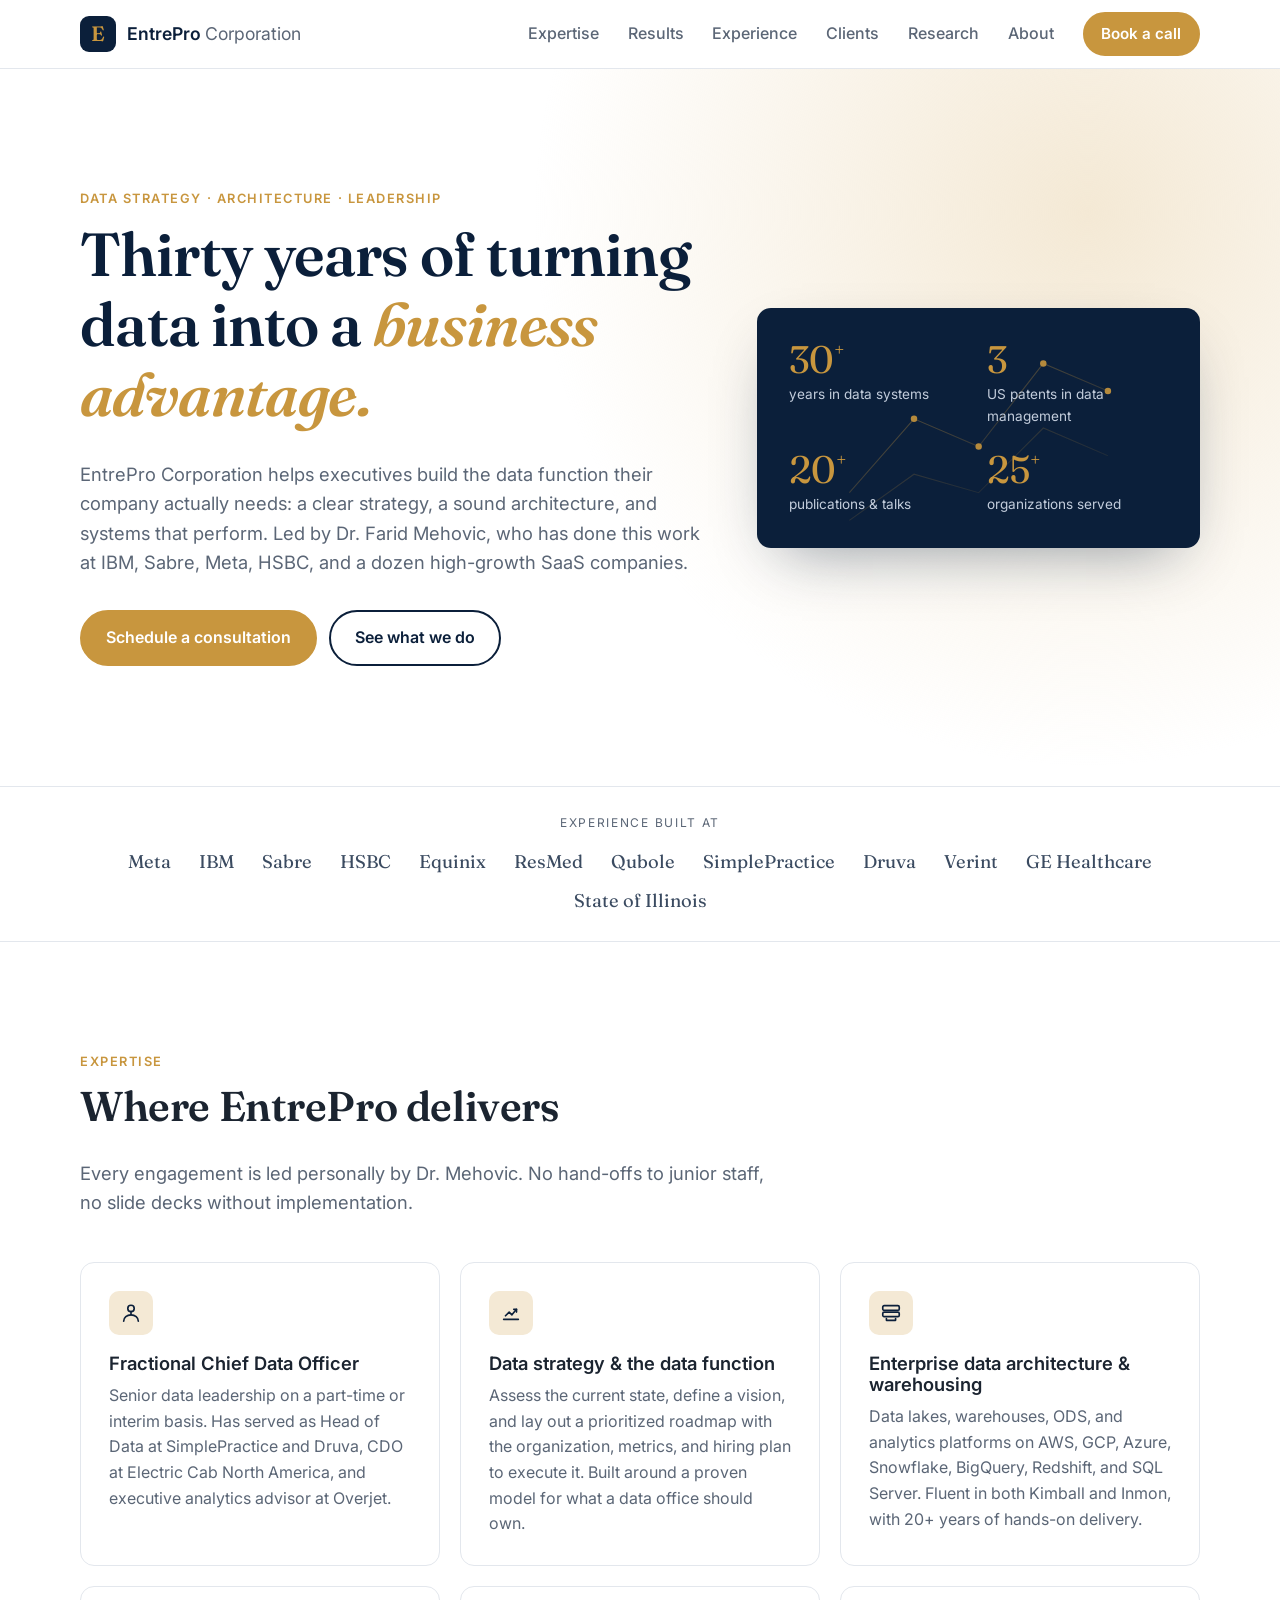
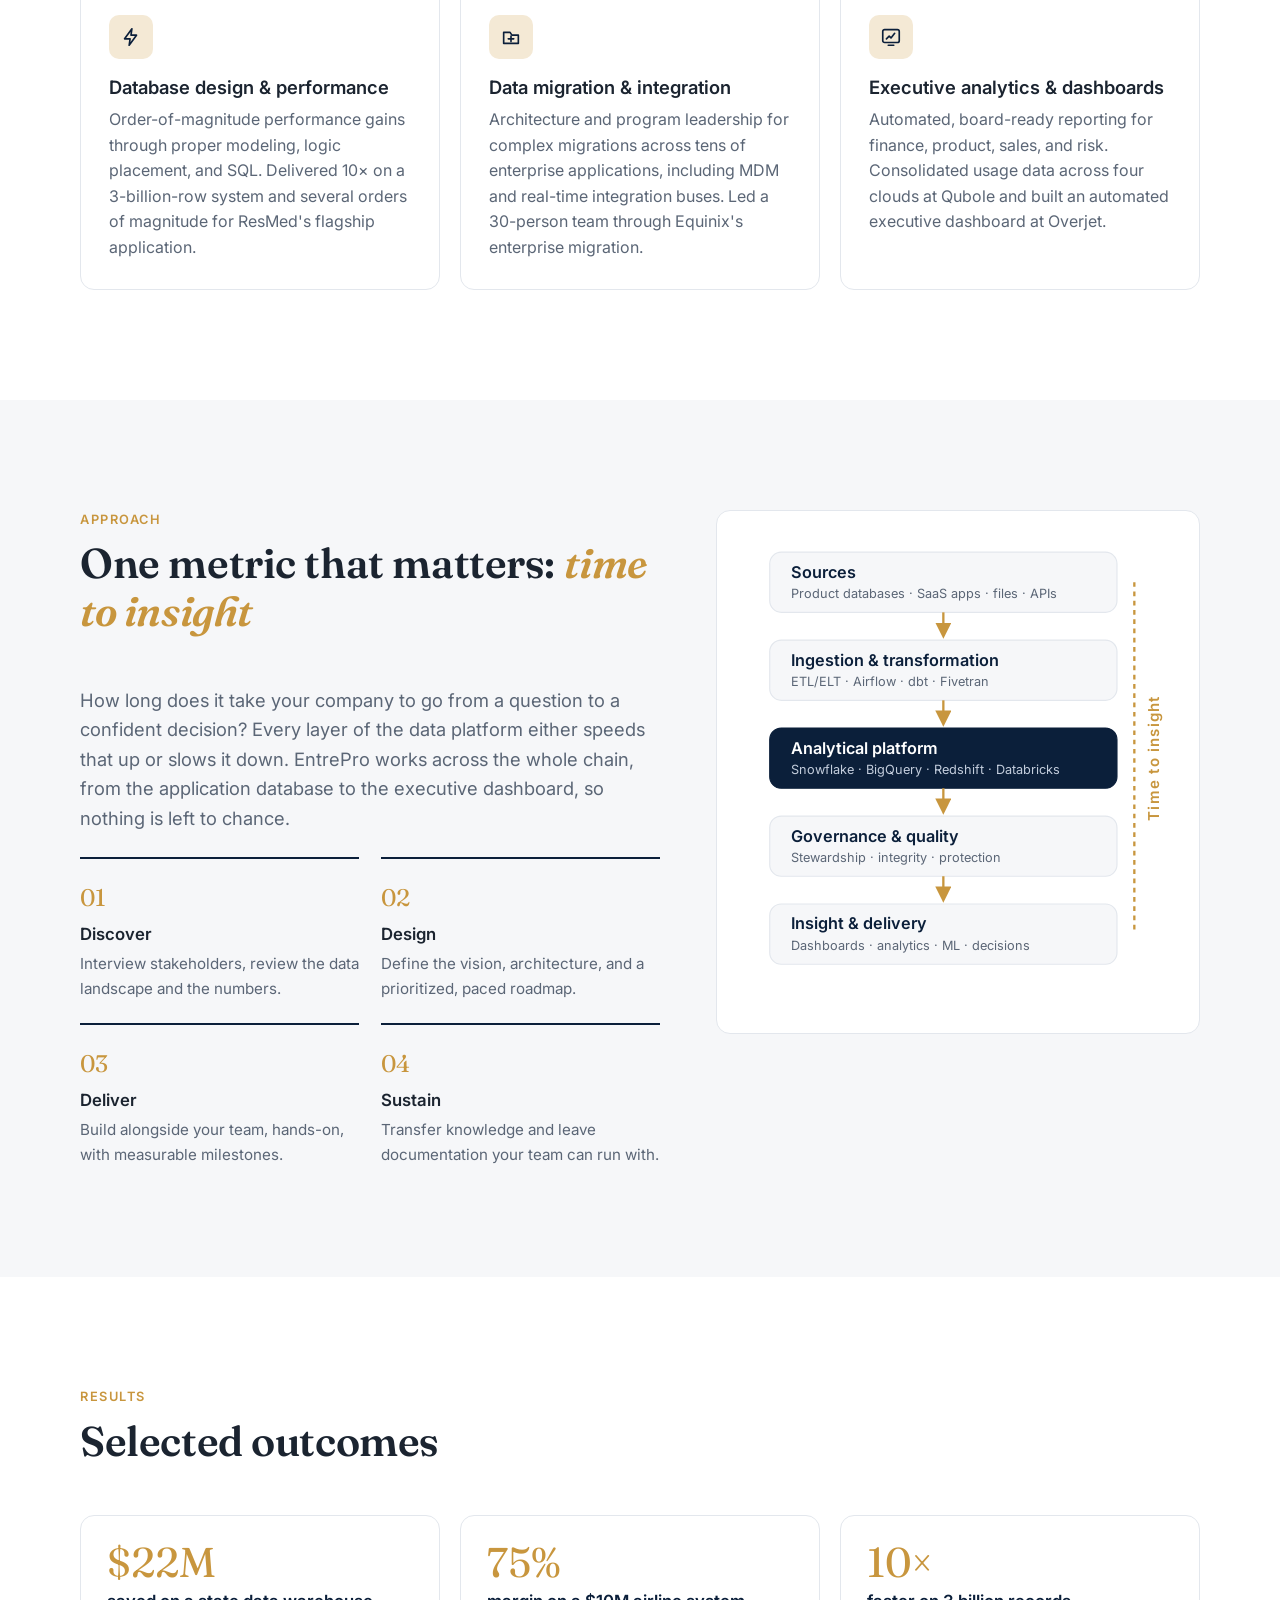
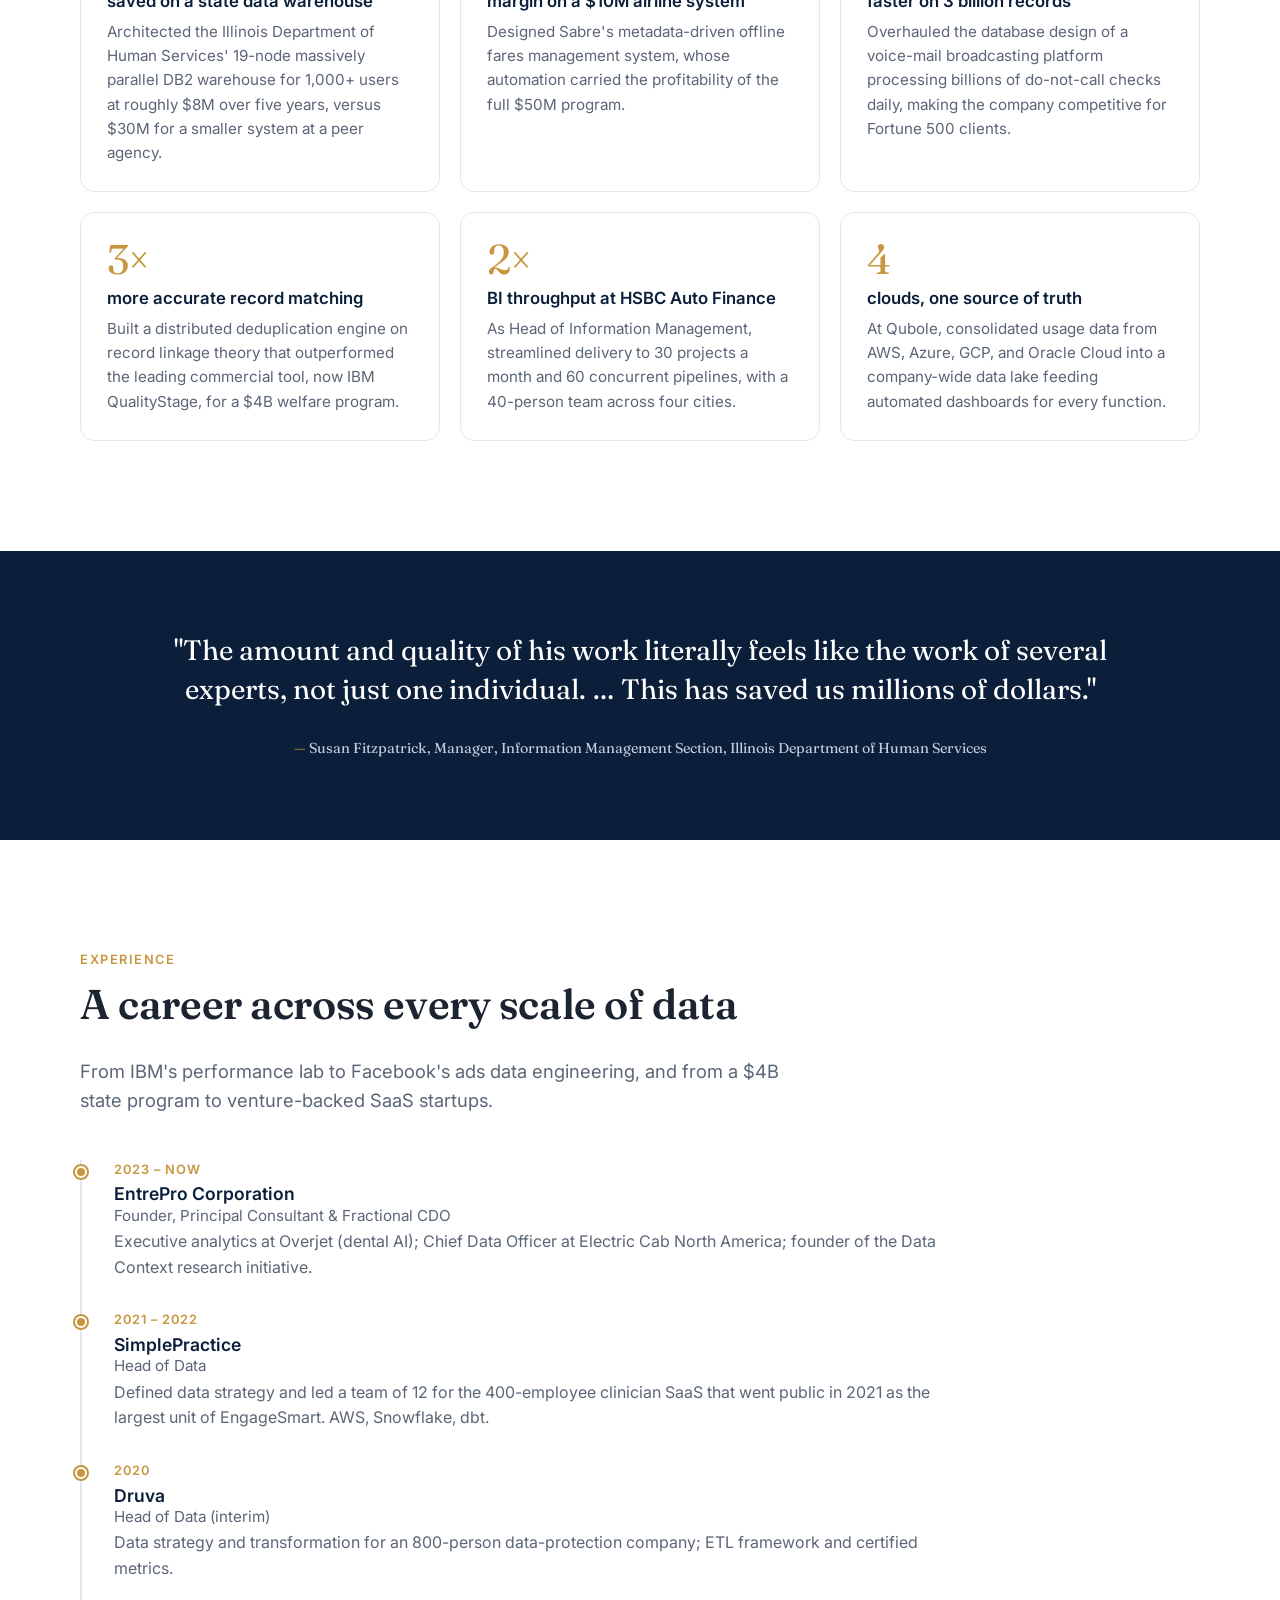
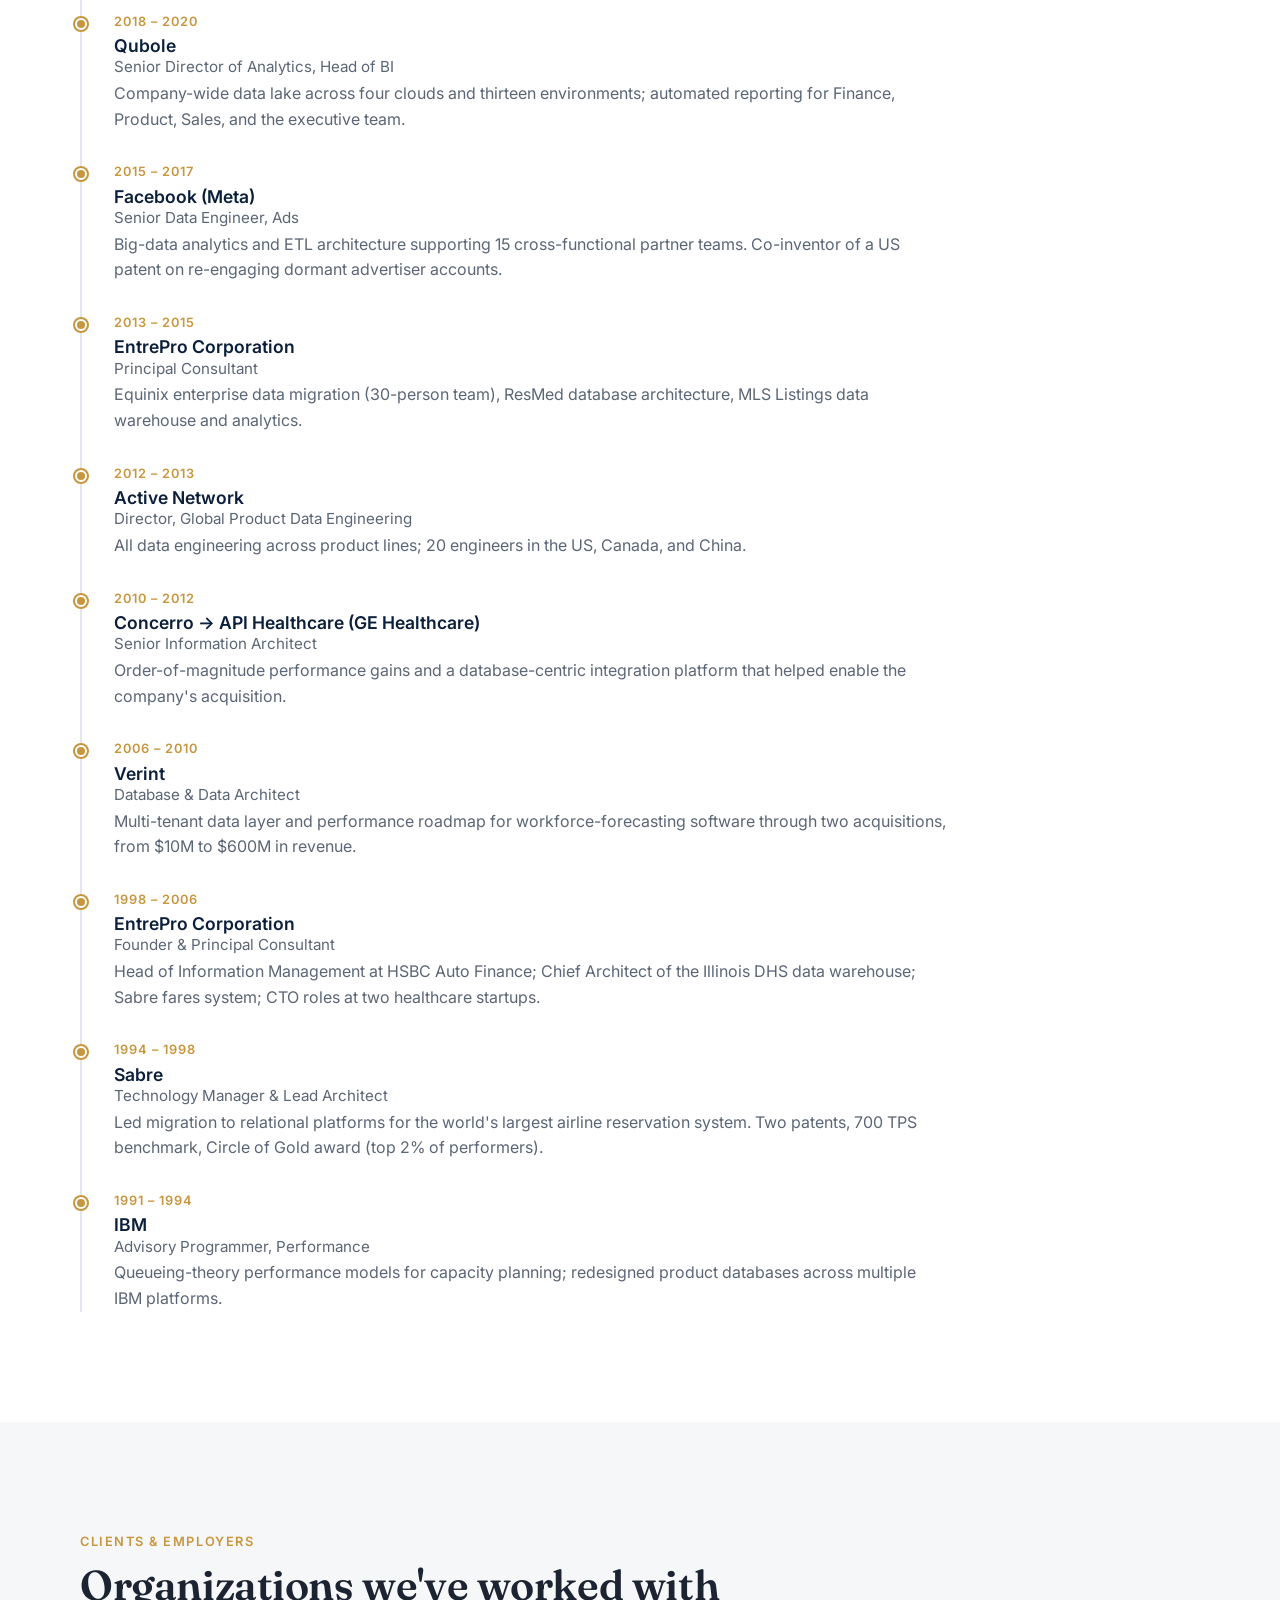
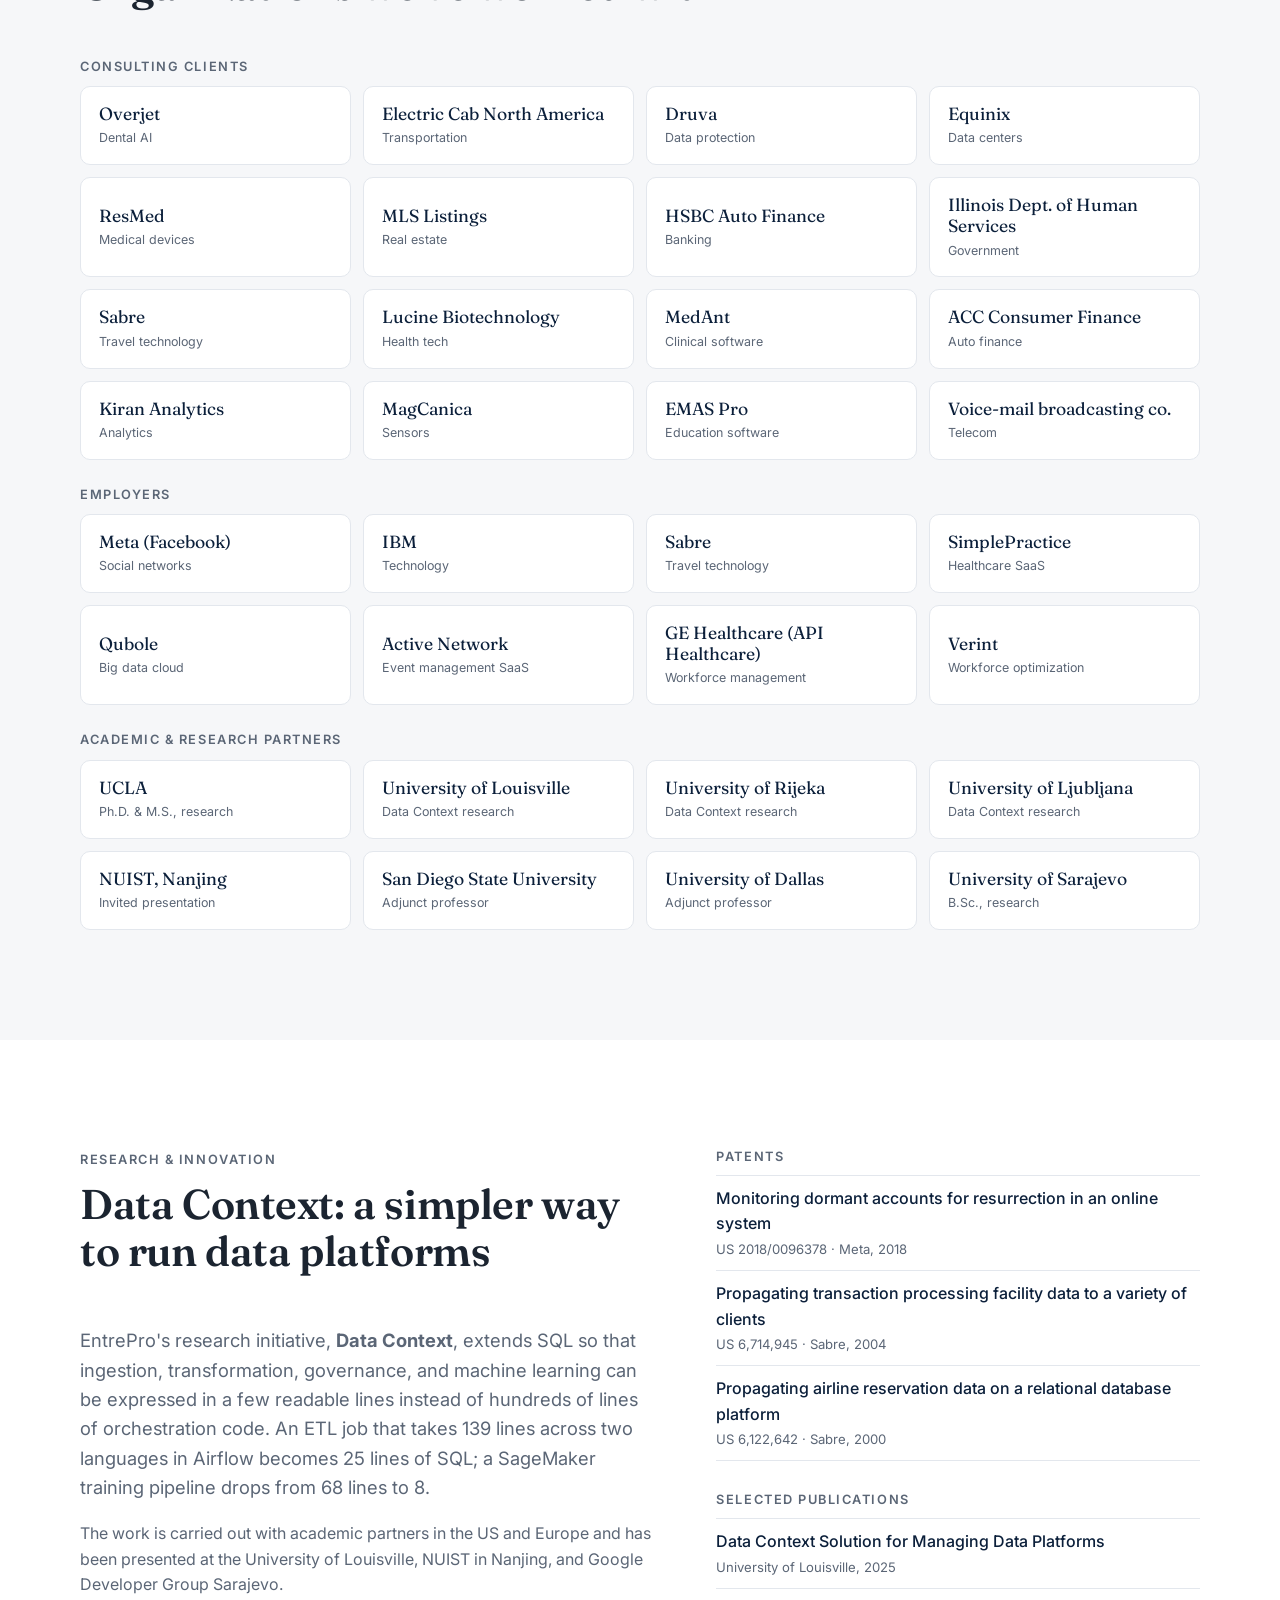
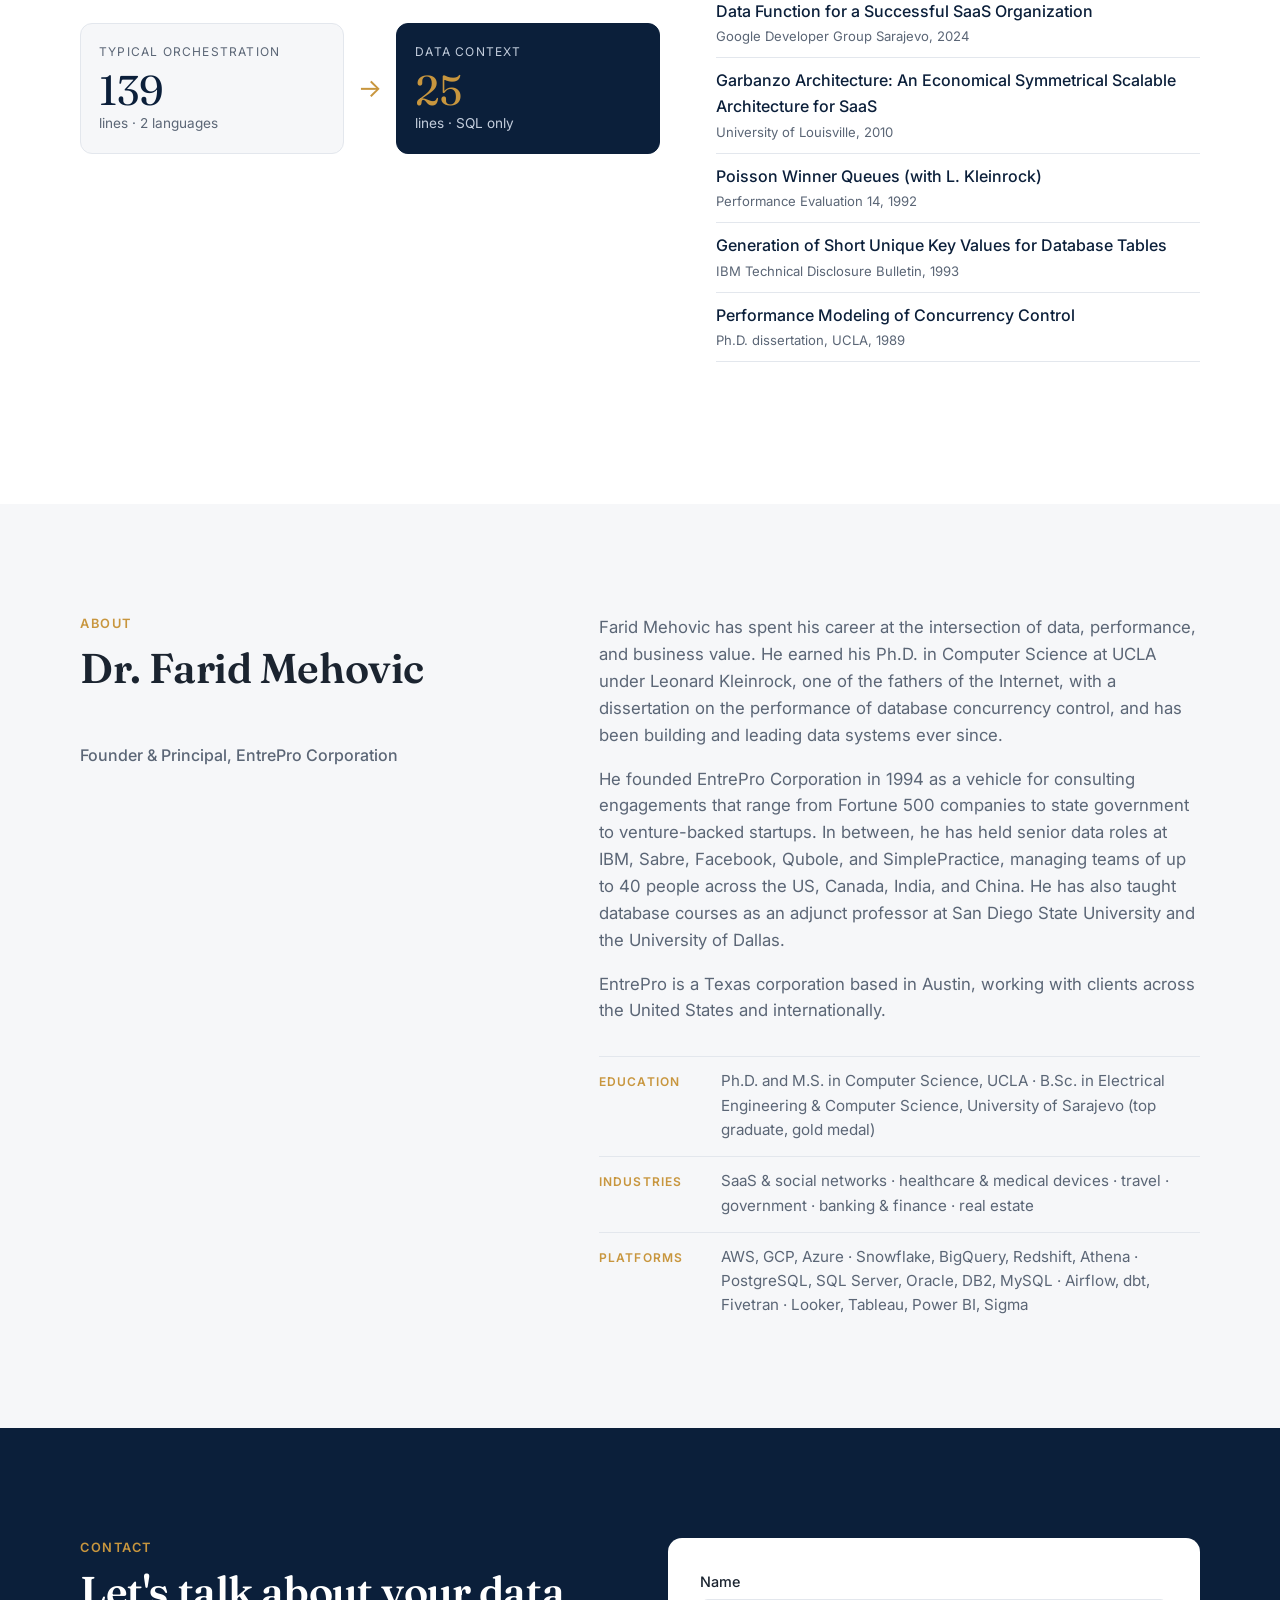
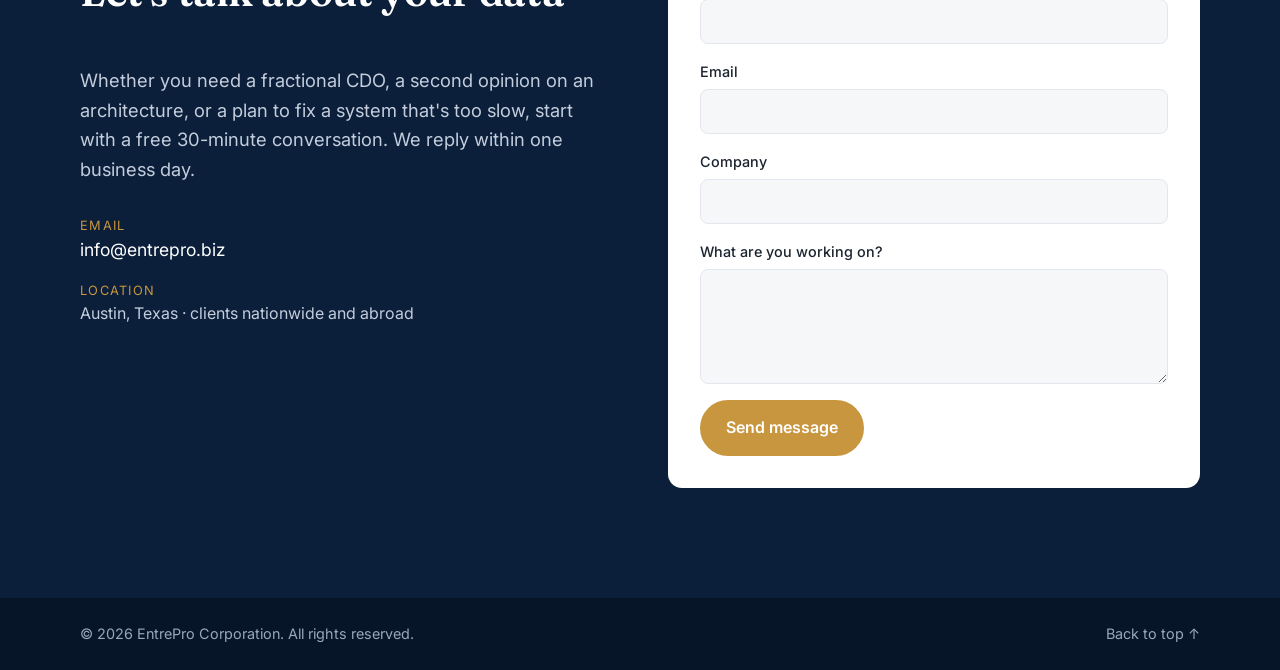
==== index.html @ 784ff07c "Rebuild site around Dr. Mehovic's data consulting practice Replace generic consulting copy with cont" ====
<!doctype html>
<html lang="en">
<head>
  <meta charset="utf-8">
  <meta name="viewport" content="width=device-width, initial-scale=1">
  <title>EntrePro Corporation | Data Strategy, Architecture &amp; Leadership</title>
  <meta name="description" content="EntrePro Corporation provides fractional Chief Data Officer services, data strategy, enterprise data architecture, and database performance consulting, led by Dr. Farid Mehovic, with 30+ years at IBM, Sabre, Meta, HSBC, and fast-growing SaaS companies.">
  <link rel="canonical" href="https://entrepro.biz/">
  <meta property="og:title" content="EntrePro Corporation | Data Strategy, Architecture &amp; Leadership">
  <meta property="og:description" content="Fractional CDO, data strategy, data architecture, and database performance consulting from a 30-year practitioner with three US patents.">
  <meta property="og:url" content="https://entrepro.biz/">
  <meta property="og:type" content="website">
  <link rel="icon" href="assets/favicon.svg" type="image/svg+xml">
  <link rel="preconnect" href="https://fonts.googleapis.com">
  <link rel="preconnect" href="https://fonts.gstatic.com" crossorigin>
  <link href="https://fonts.googleapis.com/css2?family=Fraunces:opsz,wght@9..144,500;9..144,600&family=Inter:wght@400;500;600;700&display=swap" rel="stylesheet">
  <link rel="stylesheet" href="styles.css">
</head>
<body>
  <header class="site-header">
    <div class="container nav">
      <a href="#top" class="brand" aria-label="EntrePro Corporation home">
        <span class="brand-mark" aria-hidden="true">E</span>
        <span>EntrePro <span class="brand-sub">Corporation</span></span>
      </a>
      <button class="nav-toggle" aria-expanded="false" aria-controls="nav-links" aria-label="Open menu">
        <span></span><span></span>
      </button>
      <nav id="nav-links" class="nav-links">
        <a href="#expertise">Expertise</a>
        <a href="#results">Results</a>
        <a href="#experience">Experience</a>
        <a href="#clients">Clients</a>
        <a href="#research">Research</a>
        <a href="#about">About</a>
        <a href="#contact" class="btn btn-small">Book a call</a>
      </nav>
    </div>
  </header>

  <main id="top">
    <!-- ───────────────────────── Hero ───────────────────────── -->
    <section class="hero">
      <div class="container hero-grid">
        <div>
          <p class="eyebrow">Data strategy · Architecture · Leadership</p>
          <h1>Thirty years of turning data into a <em>business advantage.</em></h1>
          <p class="lead">EntrePro Corporation helps executives build the data function their company actually needs: a clear strategy, a sound architecture, and systems that perform. Led by Dr. Farid Mehovic, who has done this work at IBM, Sabre, Meta, HSBC, and a dozen high-growth SaaS companies.</p>
          <div class="hero-actions">
            <a href="#contact" class="btn">Schedule a consultation</a>
            <a href="#expertise" class="btn btn-ghost">See what we do</a>
          </div>
        </div>
        <aside class="hero-card" aria-label="Key facts">
          <svg class="hero-bg" viewBox="0 0 320 260" aria-hidden="true">
            <defs>
              <linearGradient id="hg" x1="0" y1="0" x2="1" y2="1">
                <stop offset="0" stop-color="#c8963e" stop-opacity=".55"/>
                <stop offset="1" stop-color="#c8963e" stop-opacity="0"/>
              </linearGradient>
            </defs>
            <g stroke="url(#hg)" stroke-width="1.2" fill="none">
              <path d="M20 200 L90 120 L160 150 L230 60 L300 90"/>
              <path d="M20 230 L90 180 L160 200 L230 130 L300 160" opacity=".6"/>
            </g>
            <g fill="#c8963e">
              <circle cx="90" cy="120" r="3.5"/><circle cx="160" cy="150" r="3.5"/>
              <circle cx="230" cy="60" r="3.5"/><circle cx="300" cy="90" r="3.5"/>
            </g>
          </svg>
          <div class="stats">
            <div class="stat"><span class="stat-num">30<sup>+</sup></span><span class="stat-label">years in data systems</span></div>
            <div class="stat"><span class="stat-num">3</span><span class="stat-label">US patents in data management</span></div>
            <div class="stat"><span class="stat-num">20<sup>+</sup></span><span class="stat-label">publications &amp; talks</span></div>
            <div class="stat"><span class="stat-num">25<sup>+</sup></span><span class="stat-label">organizations served</span></div>
          </div>
        </aside>
      </div>
    </section>

    <!-- ───────────────────────── Trust strip ───────────────────────── -->
    <section class="trust" aria-label="Organizations">
      <div class="container">
        <p class="trust-title">Experience built at</p>
        <ul class="trust-list">
          <li>Meta</li><li>IBM</li><li>Sabre</li><li>HSBC</li><li>Equinix</li><li>ResMed</li>
          <li>Qubole</li><li>SimplePractice</li><li>Druva</li><li>Verint</li><li>GE Healthcare</li><li>State of Illinois</li>
        </ul>
      </div>
    </section>

    <!-- ───────────────────────── Expertise ───────────────────────── -->
    <section id="expertise" class="section">
      <div class="container">
        <p class="eyebrow">Expertise</p>
        <h2>Where EntrePro delivers</h2>
        <p class="lead section-lead">Every engagement is led personally by Dr. Mehovic. No hand-offs to junior staff, no slide decks without implementation.</p>
        <div class="cards">
          <article class="card">
            <div class="card-icon" aria-hidden="true">
              <svg viewBox="0 0 24 24"><circle cx="12" cy="7" r="3.5"/><path d="M4 21c0-4 3.6-7 8-7s8 3 8 7"/><path d="M12 10.5v3.5"/></svg>
            </div>
            <h3>Fractional Chief Data Officer</h3>
            <p>Senior data leadership on a part-time or interim basis. Has served as Head of Data at SimplePractice and Druva, CDO at Electric Cab North America, and executive analytics advisor at Overjet.</p>
          </article>
          <article class="card">
            <div class="card-icon" aria-hidden="true">
              <svg viewBox="0 0 24 24"><path d="M4 19h16M6 15l4-4 3 3 5-6"/><path d="M18 8h-3m3 0v3"/></svg>
            </div>
            <h3>Data strategy &amp; the data function</h3>
            <p>Assess the current state, define a vision, and lay out a prioritized roadmap with the organization, metrics, and hiring plan to execute it. Built around a proven model for what a data office should own.</p>
          </article>
          <article class="card">
            <div class="card-icon" aria-hidden="true">
              <svg viewBox="0 0 24 24"><rect x="3" y="4" width="18" height="5" rx="1.5"/><rect x="3" y="11" width="18" height="5" rx="1.5"/><path d="M7 18v2h10v-2"/></svg>
            </div>
            <h3>Enterprise data architecture &amp; warehousing</h3>
            <p>Data lakes, warehouses, ODS, and analytics platforms on AWS, GCP, Azure, Snowflake, BigQuery, Redshift, and SQL Server. Fluent in both Kimball and Inmon, with 20+ years of hands-on delivery.</p>
          </article>
          <article class="card">
            <div class="card-icon" aria-hidden="true">
              <svg viewBox="0 0 24 24"><path d="M13 3 5 14h6l-1 7 8-11h-6z"/></svg>
            </div>
            <h3>Database design &amp; performance</h3>
            <p>Order-of-magnitude performance gains through proper modeling, logic placement, and SQL. Delivered 10× on a 3-billion-row system and several orders of magnitude for ResMed's flagship application.</p>
          </article>
          <article class="card">
            <div class="card-icon" aria-hidden="true">
              <svg viewBox="0 0 24 24"><path d="M4 7h7l2 3h7v9H4z"/><path d="M9 14h6M12 11v6"/></svg>
            </div>
            <h3>Data migration &amp; integration</h3>
            <p>Architecture and program leadership for complex migrations across tens of enterprise applications, including MDM and real-time integration buses. Led a 30-person team through Equinix's enterprise migration.</p>
          </article>
          <article class="card">
            <div class="card-icon" aria-hidden="true">
              <svg viewBox="0 0 24 24"><rect x="3" y="4" width="18" height="14" rx="2"/><path d="M7 14l3-3 2 2 4-5"/><path d="M9 21h6"/></svg>
            </div>
            <h3>Executive analytics &amp; dashboards</h3>
            <p>Automated, board-ready reporting for finance, product, sales, and risk. Consolidated usage data across four clouds at Qubole and built an automated executive dashboard at Overjet.</p>
          </article>
        </div>
      </div>
    </section>

    <!-- ───────────────────────── Approach ───────────────────────── -->
    <section id="approach" class="section section-alt">
      <div class="container approach-grid">
        <div>
          <p class="eyebrow">Approach</p>
          <h2>One metric that matters: <em>time to insight</em></h2>
          <p class="lead">How long does it take your company to go from a question to a confident decision? Every layer of the data platform either speeds that up or slows it down. EntrePro works across the whole chain, from the application database to the executive dashboard, so nothing is left to chance.</p>
          <ol class="steps steps-compact">
            <li><span class="step-num">01</span><h3>Discover</h3><p>Interview stakeholders, review the data landscape and the numbers.</p></li>
            <li><span class="step-num">02</span><h3>Design</h3><p>Define the vision, architecture, and a prioritized, paced roadmap.</p></li>
            <li><span class="step-num">03</span><h3>Deliver</h3><p>Build alongside your team, hands-on, with measurable milestones.</p></li>
            <li><span class="step-num">04</span><h3>Sustain</h3><p>Transfer knowledge and leave documentation your team can run with.</p></li>
          </ol>
        </div>
        <figure class="chain" aria-label="The data value chain">
          <svg viewBox="0 0 385 420" role="img" aria-labelledby="chain-title">
            <title id="chain-title">The data value chain, from sources to decisions</title>
            <defs>
              <marker id="arrow" viewBox="0 0 10 10" refX="8" refY="5" markerWidth="7" markerHeight="7" orient="auto-start-reverse">
                <path d="M0 0 L10 5 L0 10 z" fill="#c8963e"/>
              </marker>
            </defs>
            <g class="chain-nodes" font-family="Inter, sans-serif">
              <g transform="translate(30,20)">
                <rect width="300" height="52" rx="10" class="node"/>
                <text x="18" y="22" class="node-title">Sources</text>
                <text x="18" y="40" class="node-sub">Product databases · SaaS apps · files · APIs</text>
              </g>
              <path d="M180 72 V92" class="link" marker-end="url(#arrow)"/>
              <g transform="translate(30,96)">
                <rect width="300" height="52" rx="10" class="node"/>
                <text x="18" y="22" class="node-title">Ingestion &amp; transformation</text>
                <text x="18" y="40" class="node-sub">ETL/ELT · Airflow · dbt · Fivetran</text>
              </g>
              <path d="M180 148 V168" class="link" marker-end="url(#arrow)"/>
              <g transform="translate(30,172)">
                <rect width="300" height="52" rx="10" class="node node-accent"/>
                <text x="18" y="22" class="node-title">Analytical platform</text>
                <text x="18" y="40" class="node-sub">Snowflake · BigQuery · Redshift · Databricks</text>
              </g>
              <path d="M180 224 V244" class="link" marker-end="url(#arrow)"/>
              <g transform="translate(30,248)">
                <rect width="300" height="52" rx="10" class="node"/>
                <text x="18" y="22" class="node-title">Governance &amp; quality</text>
                <text x="18" y="40" class="node-sub">Stewardship · integrity · protection</text>
              </g>
              <path d="M180 300 V320" class="link" marker-end="url(#arrow)"/>
              <g transform="translate(30,324)">
                <rect width="300" height="52" rx="10" class="node"/>
                <text x="18" y="22" class="node-title">Insight &amp; delivery</text>
                <text x="18" y="40" class="node-sub">Dashboards · analytics · ML · decisions</text>
              </g>
              <path d="M345 46 V350" class="bracket"/>
              <text transform="translate(366,198) rotate(-90)" text-anchor="middle" class="bracket-label">Time to insight</text>
            </g>
          </svg>
        </figure>
      </div>
    </section>

    <!-- ───────────────────────── Results ───────────────────────── -->
    <section id="results" class="section">
      <div class="container">
        <p class="eyebrow">Results</p>
        <h2>Selected outcomes</h2>
        <div class="results">
          <article class="result">
            <span class="result-num">$22M</span>
            <h3>saved on a state data warehouse</h3>
            <p>Architected the Illinois Department of Human Services' 19-node massively parallel DB2 warehouse for 1,000+ users at roughly $8M over five years, versus $30M for a smaller system at a peer agency.</p>
          </article>
          <article class="result">
            <span class="result-num">75%</span>
            <h3>margin on a $10M airline system</h3>
            <p>Designed Sabre's metadata-driven offline fares management system, whose automation carried the profitability of the full $50M program.</p>
          </article>
          <article class="result">
            <span class="result-num">10×</span>
            <h3>faster on 3 billion records</h3>
            <p>Overhauled the database design of a voice-mail broadcasting platform processing billions of do-not-call checks daily, making the company competitive for Fortune 500 clients.</p>
          </article>
          <article class="result">
            <span class="result-num">3×</span>
            <h3>more accurate record matching</h3>
            <p>Built a distributed deduplication engine on record linkage theory that outperformed the leading commercial tool, now IBM QualityStage, for a $4B welfare program.</p>
          </article>
          <article class="result">
            <span class="result-num">2×</span>
            <h3>BI throughput at HSBC Auto Finance</h3>
            <p>As Head of Information Management, streamlined delivery to 30 projects a month and 60 concurrent pipelines, with a 40-person team across four cities.</p>
          </article>
          <article class="result">
            <span class="result-num">4</span>
            <h3>clouds, one source of truth</h3>
            <p>At Qubole, consolidated usage data from AWS, Azure, GCP, and Oracle Cloud into a company-wide data lake feeding automated dashboards for every function.</p>
          </article>
        </div>
      </div>
    </section>

    <!-- ───────────────────────── Testimonial ───────────────────────── -->
    <section class="section section-dark quote-section">
      <div class="container">
        <blockquote class="big-quote">
          <p>"The amount and quality of his work literally feels like the work of several experts, not just one individual. &hellip; This has saved us millions of dollars."</p>
          <footer>Susan Fitzpatrick, Manager, Information Management Section, Illinois Department of Human Services</footer>
        </blockquote>
      </div>
    </section>

    <!-- ───────────────────────── Experience ───────────────────────── -->
    <section id="experience" class="section">
      <div class="container">
        <p class="eyebrow">Experience</p>
        <h2>A career across every scale of data</h2>
        <p class="lead section-lead">From IBM's performance lab to Facebook's ads data engineering, and from a $4B state program to venture-backed SaaS startups.</p>
        <ol class="timeline">
          <li>
            <span class="tl-year">2023 – now</span>
            <h3>EntrePro Corporation <span class="tl-role">Founder, Principal Consultant &amp; Fractional CDO</span></h3>
            <p>Executive analytics at Overjet (dental AI); Chief Data Officer at Electric Cab North America; founder of the Data Context research initiative.</p>
          </li>
          <li>
            <span class="tl-year">2021 – 2022</span>
            <h3>SimplePractice <span class="tl-role">Head of Data</span></h3>
            <p>Defined data strategy and led a team of 12 for the 400-employee clinician SaaS that went public in 2021 as the largest unit of EngageSmart. AWS, Snowflake, dbt.</p>
          </li>
          <li>
            <span class="tl-year">2020</span>
            <h3>Druva <span class="tl-role">Head of Data (interim)</span></h3>
            <p>Data strategy and transformation for an 800-person data-protection company; ETL framework and certified metrics.</p>
          </li>
          <li>
            <span class="tl-year">2018 – 2020</span>
            <h3>Qubole <span class="tl-role">Senior Director of Analytics, Head of BI</span></h3>
            <p>Company-wide data lake across four clouds and thirteen environments; automated reporting for Finance, Product, Sales, and the executive team.</p>
          </li>
          <li>
            <span class="tl-year">2015 – 2017</span>
            <h3>Facebook (Meta) <span class="tl-role">Senior Data Engineer, Ads</span></h3>
            <p>Big-data analytics and ETL architecture supporting 15 cross-functional partner teams. Co-inventor of a US patent on re-engaging dormant advertiser accounts.</p>
          </li>
          <li>
            <span class="tl-year">2013 – 2015</span>
            <h3>EntrePro Corporation <span class="tl-role">Principal Consultant</span></h3>
            <p>Equinix enterprise data migration (30-person team), ResMed database architecture, MLS Listings data warehouse and analytics.</p>
          </li>
          <li>
            <span class="tl-year">2012 – 2013</span>
            <h3>Active Network <span class="tl-role">Director, Global Product Data Engineering</span></h3>
            <p>All data engineering across product lines; 20 engineers in the US, Canada, and China.</p>
          </li>
          <li>
            <span class="tl-year">2010 – 2012</span>
            <h3>Concerro → API Healthcare (GE Healthcare) <span class="tl-role">Senior Information Architect</span></h3>
            <p>Order-of-magnitude performance gains and a database-centric integration platform that helped enable the company's acquisition.</p>
          </li>
          <li>
            <span class="tl-year">2006 – 2010</span>
            <h3>Verint <span class="tl-role">Database &amp; Data Architect</span></h3>
            <p>Multi-tenant data layer and performance roadmap for workforce-forecasting software through two acquisitions, from $10M to $600M in revenue.</p>
          </li>
          <li>
            <span class="tl-year">1998 – 2006</span>
            <h3>EntrePro Corporation <span class="tl-role">Founder &amp; Principal Consultant</span></h3>
            <p>Head of Information Management at HSBC Auto Finance; Chief Architect of the Illinois DHS data warehouse; Sabre fares system; CTO roles at two healthcare startups.</p>
          </li>
          <li>
            <span class="tl-year">1994 – 1998</span>
            <h3>Sabre <span class="tl-role">Technology Manager &amp; Lead Architect</span></h3>
            <p>Led migration to relational platforms for the world's largest airline reservation system. Two patents, 700 TPS benchmark, Circle of Gold award (top 2% of performers).</p>
          </li>
          <li>
            <span class="tl-year">1991 – 1994</span>
            <h3>IBM <span class="tl-role">Advisory Programmer, Performance</span></h3>
            <p>Queueing-theory performance models for capacity planning; redesigned product databases across multiple IBM platforms.</p>
          </li>
        </ol>
      </div>
    </section>

    <!-- ───────────────────────── Clients ───────────────────────── -->
    <section id="clients" class="section section-alt">
      <div class="container">
        <p class="eyebrow">Clients &amp; employers</p>
        <h2>Organizations we've worked with</h2>

        <h3 class="logo-group-title">Consulting clients</h3>
        <ul class="logo-grid">
          <li><span class="logo-name">Overjet</span><span class="logo-sub">Dental AI</span></li>
          <li><span class="logo-name">Electric Cab North America</span><span class="logo-sub">Transportation</span></li>
          <li><span class="logo-name">Druva</span><span class="logo-sub">Data protection</span></li>
          <li><span class="logo-name">Equinix</span><span class="logo-sub">Data centers</span></li>
          <li><span class="logo-name">ResMed</span><span class="logo-sub">Medical devices</span></li>
          <li><span class="logo-name">MLS Listings</span><span class="logo-sub">Real estate</span></li>
          <li><span class="logo-name">HSBC Auto Finance</span><span class="logo-sub">Banking</span></li>
          <li><span class="logo-name">Illinois Dept. of Human Services</span><span class="logo-sub">Government</span></li>
          <li><span class="logo-name">Sabre</span><span class="logo-sub">Travel technology</span></li>
          <li><span class="logo-name">Lucine Biotechnology</span><span class="logo-sub">Health tech</span></li>
          <li><span class="logo-name">MedAnt</span><span class="logo-sub">Clinical software</span></li>
          <li><span class="logo-name">ACC Consumer Finance</span><span class="logo-sub">Auto finance</span></li>
          <li><span class="logo-name">Kiran Analytics</span><span class="logo-sub">Analytics</span></li>
          <li><span class="logo-name">MagCanica</span><span class="logo-sub">Sensors</span></li>
          <li><span class="logo-name">EMAS Pro</span><span class="logo-sub">Education software</span></li>
          <li><span class="logo-name">Voice-mail broadcasting co.</span><span class="logo-sub">Telecom</span></li>
        </ul>

        <h3 class="logo-group-title">Employers</h3>
        <ul class="logo-grid">
          <li><span class="logo-name">Meta (Facebook)</span><span class="logo-sub">Social networks</span></li>
          <li><span class="logo-name">IBM</span><span class="logo-sub">Technology</span></li>
          <li><span class="logo-name">Sabre</span><span class="logo-sub">Travel technology</span></li>
          <li><span class="logo-name">SimplePractice</span><span class="logo-sub">Healthcare SaaS</span></li>
          <li><span class="logo-name">Qubole</span><span class="logo-sub">Big data cloud</span></li>
          <li><span class="logo-name">Active Network</span><span class="logo-sub">Event management SaaS</span></li>
          <li><span class="logo-name">GE Healthcare (API Healthcare)</span><span class="logo-sub">Workforce management</span></li>
          <li><span class="logo-name">Verint</span><span class="logo-sub">Workforce optimization</span></li>
        </ul>

        <h3 class="logo-group-title">Academic &amp; research partners</h3>
        <ul class="logo-grid">
          <li><span class="logo-name">UCLA</span><span class="logo-sub">Ph.D. &amp; M.S., research</span></li>
          <li><span class="logo-name">University of Louisville</span><span class="logo-sub">Data Context research</span></li>
          <li><span class="logo-name">University of Rijeka</span><span class="logo-sub">Data Context research</span></li>
          <li><span class="logo-name">University of Ljubljana</span><span class="logo-sub">Data Context research</span></li>
          <li><span class="logo-name">NUIST, Nanjing</span><span class="logo-sub">Invited presentation</span></li>
          <li><span class="logo-name">San Diego State University</span><span class="logo-sub">Adjunct professor</span></li>
          <li><span class="logo-name">University of Dallas</span><span class="logo-sub">Adjunct professor</span></li>
          <li><span class="logo-name">University of Sarajevo</span><span class="logo-sub">B.Sc., research</span></li>
        </ul>
      </div>
    </section>

    <!-- ───────────────────────── Research ───────────────────────── -->
    <section id="research" class="section">
      <div class="container research-grid">
        <div>
          <p class="eyebrow">Research &amp; innovation</p>
          <h2>Data Context: a simpler way to run data platforms</h2>
          <p class="lead">EntrePro's research initiative, <strong>Data Context</strong>, extends SQL so that ingestion, transformation, governance, and machine learning can be expressed in a few readable lines instead of hundreds of lines of orchestration code. An ETL job that takes 139 lines across two languages in Airflow becomes 25 lines of SQL; a SageMaker training pipeline drops from 68 lines to 8.</p>
          <p>The work is carried out with academic partners in the US and Europe and has been presented at the University of Louisville, NUIST in Nanjing, and Google Developer Group Sarajevo.</p>
          <div class="code-compare" aria-label="Code comparison">
            <div class="code-col">
              <span class="code-label">Typical orchestration</span>
              <span class="code-big">139</span>
              <span class="code-sub">lines · 2 languages</span>
            </div>
            <div class="code-arrow" aria-hidden="true">→</div>
            <div class="code-col code-col-accent">
              <span class="code-label">Data Context</span>
              <span class="code-big">25</span>
              <span class="code-sub">lines · SQL only</span>
            </div>
          </div>
        </div>
        <div class="research-side">
          <h3>Patents</h3>
          <ul class="pub-list">
            <li><a href="https://patents.google.com/patent/US20180096378A1" target="_blank" rel="noopener">Monitoring dormant accounts for resurrection in an online system</a><span>US 2018/0096378 · Meta, 2018</span></li>
            <li><a href="https://patents.google.com/patent/US6714945B1" target="_blank" rel="noopener">Propagating transaction processing facility data to a variety of clients</a><span>US 6,714,945 · Sabre, 2004</span></li>
            <li><a href="https://patents.google.com/patent/US6122642A" target="_blank" rel="noopener">Propagating airline reservation data on a relational database platform</a><span>US 6,122,642 · Sabre, 2000</span></li>
          </ul>
          <h3>Selected publications</h3>
          <ul class="pub-list">
            <li>Data Context Solution for Managing Data Platforms<span>University of Louisville, 2025</span></li>
            <li>Data Function for a Successful SaaS Organization<span>Google Developer Group Sarajevo, 2024</span></li>
            <li>Garbanzo Architecture: An Economical Symmetrical Scalable Architecture for SaaS<span>University of Louisville, 2010</span></li>
            <li>Poisson Winner Queues (with L. Kleinrock)<span>Performance Evaluation 14, 1992</span></li>
            <li>Generation of Short Unique Key Values for Database Tables<span>IBM Technical Disclosure Bulletin, 1993</span></li>
            <li>Performance Modeling of Concurrency Control<span>Ph.D. dissertation, UCLA, 1989</span></li>
          </ul>
        </div>
      </div>
    </section>

    <!-- ───────────────────────── About ───────────────────────── -->
    <section id="about" class="section section-alt">
      <div class="container about-grid">
        <div>
          <p class="eyebrow">About</p>
          <h2>Dr. Farid Mehovic</h2>
          <p class="about-title">Founder &amp; Principal, EntrePro Corporation</p>
        </div>
        <div class="about-copy">
          <p>Farid Mehovic has spent his career at the intersection of data, performance, and business value. He earned his Ph.D. in Computer Science at UCLA under Leonard Kleinrock, one of the fathers of the Internet, with a dissertation on the performance of database concurrency control, and has been building and leading data systems ever since.</p>
          <p>He founded EntrePro Corporation in 1994 as a vehicle for consulting engagements that range from Fortune 500 companies to state government to venture-backed startups. In between, he has held senior data roles at IBM, Sabre, Facebook, Qubole, and SimplePractice, managing teams of up to 40 people across the US, Canada, India, and China. He has also taught database courses as an adjunct professor at San Diego State University and the University of Dallas.</p>
          <p>EntrePro is a Texas corporation based in Austin, working with clients across the United States and internationally.</p>
          <dl class="facts">
            <div><dt>Education</dt><dd>Ph.D. and M.S. in Computer Science, UCLA · B.Sc. in Electrical Engineering &amp; Computer Science, University of Sarajevo (top graduate, gold medal)</dd></div>
            <div><dt>Industries</dt><dd>SaaS &amp; social networks · healthcare &amp; medical devices · travel · government · banking &amp; finance · real estate</dd></div>
            <div><dt>Platforms</dt><dd>AWS, GCP, Azure · Snowflake, BigQuery, Redshift, Athena · PostgreSQL, SQL Server, Oracle, DB2, MySQL · Airflow, dbt, Fivetran · Looker, Tableau, Power BI, Sigma</dd></div>
          </dl>
        </div>
      </div>
    </section>

    <!-- ───────────────────────── Contact ───────────────────────── -->
    <section id="contact" class="section section-dark">
      <div class="container contact-grid">
        <div>
          <p class="eyebrow">Contact</p>
          <h2>Let's talk about your data</h2>
          <p class="lead">Whether you need a fractional CDO, a second opinion on an architecture, or a plan to fix a system that's too slow, start with a free 30-minute conversation. We reply within one business day.</p>
          <ul class="contact-list">
            <li><span>Email</span><a href="mailto:info@entrepro.biz">info@entrepro.biz</a></li>
            <li><span>Location</span>Austin, Texas · clients nationwide and abroad</li>
          </ul>
        </div>
        <!-- Submissions are emailed to info@entrepro.biz via FormSubmit (formsubmit.co). The first submission triggers a one-time activation email. -->
        <form class="contact-form" action="https://formsubmit.co/info@entrepro.biz" method="post">
          <input type="hidden" name="_subject" value="New inquiry from entrepro.biz">
          <input type="hidden" name="_template" value="table">
          <input type="text" name="_honey" class="hp" tabindex="-1" autocomplete="off" aria-hidden="true">
          <label>Name<input type="text" name="name" autocomplete="name" required></label>
          <label>Email<input type="email" name="email" autocomplete="email" required></label>
          <label>Company<input type="text" name="company" autocomplete="organization"></label>
          <label>What are you working on?<textarea name="message" rows="4" required></textarea></label>
          <button type="submit" class="btn">Send message</button>
        </form>
      </div>
    </section>
  </main>

  <footer class="site-footer">
    <div class="container footer-inner">
      <span>&copy; <span id="year">2026</span> EntrePro Corporation. All rights reserved.</span>
      <a href="#top">Back to top &uarr;</a>
    </div>
  </footer>

  <script src="script.js"></script>
</body>
</html>
---- styles.css ----
:root {
  --navy: #0b1f3a;
  --navy-2: #13294b;
  --gold: #c8963e;
  --gold-soft: #f4e9d5;
  --ink: #1b2430;
  --muted: #5b6676;
  --line: #e3e7ed;
  --bg: #ffffff;
  --bg-alt: #f6f7f9;
  --radius: 14px;
  --serif: "Fraunces", Georgia, serif;
  --sans: "Inter", system-ui, -apple-system, "Segoe UI", sans-serif;
}

*, *::before, *::after { box-sizing: border-box; }
html { scroll-behavior: smooth; scroll-padding-top: 76px; }
body { margin: 0; font-family: var(--sans); color: var(--ink); background: var(--bg); line-height: 1.6; -webkit-font-smoothing: antialiased; }
img, svg { display: block; }
a { color: inherit; }
h1, h2, h3 { line-height: 1.15; margin: 0 0 .5em; }
h1, h2 { font-family: var(--serif); font-weight: 600; letter-spacing: -.01em; }
h1 { font-size: clamp(2.3rem, 5.5vw, 3.8rem); }
h2 { font-size: clamp(1.8rem, 3.6vw, 2.6rem); margin-bottom: 1.2em; }
h3 { font-size: 1.15rem; font-weight: 600; }
p { margin: 0 0 1em; }

.container { width: min(1120px, 100% - 32px); margin-inline: auto; }
.eyebrow { font-size: .8rem; font-weight: 600; letter-spacing: .12em; text-transform: uppercase; color: var(--gold); margin-bottom: .8em; }
.lead { font-size: 1.15rem; color: var(--muted); max-width: 38em; }

.btn { display: inline-block; padding: .85em 1.5em; border-radius: 999px; background: var(--gold); color: #fff; font-weight: 600; text-decoration: none; border: 2px solid var(--gold); cursor: pointer; font: inherit; font-weight: 600; transition: transform .15s, background .15s; }
.btn:hover { background: #b5852f; border-color: #b5852f; transform: translateY(-1px); }
.btn-ghost { background: transparent; color: var(--navy); border-color: var(--navy); }
.btn-ghost:hover { background: var(--navy); color: #fff; border-color: var(--navy); }
.btn-small { padding: .5em 1.1em; font-size: .95rem; }

/* Header */
.site-header { position: sticky; top: 0; z-index: 10; background: rgba(255,255,255,.92); backdrop-filter: blur(8px); border-bottom: 1px solid var(--line); }
.nav { display: flex; align-items: center; justify-content: space-between; height: 68px; }
.brand { display: flex; align-items: center; gap: .6em; text-decoration: none; font-weight: 600; font-size: 1.1rem; color: var(--navy); }
.brand-mark { display: grid; place-items: center; width: 36px; height: 36px; border-radius: 9px; background: var(--navy); color: var(--gold); font-family: var(--serif); font-size: 1.3rem; }
.brand-sub { font-weight: 400; color: var(--muted); }
.nav-links { display: flex; align-items: center; gap: 1.8em; }
.nav-links a:not(.btn) { text-decoration: none; color: var(--muted); font-weight: 500; }
.nav-links a:not(.btn):hover { color: var(--navy); }
.nav-toggle { display: none; background: none; border: 0; width: 40px; height: 40px; cursor: pointer; padding: 8px; }
.nav-toggle span { display: block; height: 2px; background: var(--navy); margin: 6px 0; transition: transform .2s; }

/* Hero */
.hero { padding: clamp(64px, 10vw, 120px) 0; background: radial-gradient(circle at 85% 20%, var(--gold-soft), transparent 45%), var(--bg); }
.hero-grid { display: grid; grid-template-columns: 1.4fr 1fr; gap: 56px; align-items: center; }
.hero h1 { color: var(--navy); }
.hero h1 em { font-style: italic; color: var(--gold); }
.hero-actions { display: flex; flex-wrap: wrap; gap: 12px; margin-top: 2em; }
.hero-card { background: var(--navy); color: #fff; border-radius: var(--radius); padding: 32px; box-shadow: 0 24px 60px -24px rgba(11,31,58,.45); }
.hero-card-title { font-family: var(--serif); font-size: 1.3rem; margin-bottom: 1em; }
.checklist { list-style: none; padding: 0; margin: 0; display: grid; gap: .9em; }
.checklist li { position: relative; padding-left: 1.8em; color: #d7deea; }
.checklist li::before { content: "\2713"; position: absolute; left: 0; top: .1em; width: 1.25em; height: 1.25em; border-radius: 50%; background: var(--gold); color: var(--navy); font-size: .8rem; font-weight: 700; display: grid; place-items: center; }

/* Sections */
.section { padding: clamp(64px, 9vw, 110px) 0; }
.section-alt { background: var(--bg-alt); }
.section-dark { background: var(--navy); color: #fff; }
.section-dark .lead { color: #c3cddc; }

.cards { display: grid; grid-template-columns: repeat(3, 1fr); gap: 20px; }
.card { background: #fff; border: 1px solid var(--line); border-radius: var(--radius); padding: 28px; transition: transform .2s, box-shadow .2s, border-color .2s; }
.card:hover { transform: translateY(-3px); box-shadow: 0 16px 40px -20px rgba(11,31,58,.3); border-color: transparent; }
.card p { color: var(--muted); margin: 0; }
.card-icon { width: 44px; height: 44px; border-radius: 10px; background: var(--gold-soft); display: grid; place-items: center; margin-bottom: 18px; }
.card-icon svg { width: 22px; height: 22px; fill: none; stroke: var(--navy); stroke-width: 1.8; stroke-linecap: round; stroke-linejoin: round; }

.steps { list-style: none; padding: 0; margin: 0; display: grid; grid-template-columns: repeat(4, 1fr); gap: 28px; counter-reset: step; }
.steps li { border-top: 2px solid var(--navy); padding-top: 20px; }
.steps p { color: var(--muted); margin: 0; }
.step-num { display: block; font-family: var(--serif); font-size: 2rem; color: var(--gold); margin-bottom: .3em; }

.about-grid { display: grid; grid-template-columns: 1fr 1.3fr; gap: 56px; }
.about-copy p { color: var(--muted); font-size: 1.05rem; }
blockquote { margin: 1.8em 0 0; padding: 1em 0 1em 1.4em; border-left: 3px solid var(--gold); font-family: var(--serif); font-size: 1.35rem; color: var(--navy); }

/* Contact */
.contact-grid { display: grid; grid-template-columns: 1fr 1fr; gap: 56px; align-items: start; }
.contact-list { list-style: none; padding: 0; margin: 2em 0 0; display: grid; gap: 1em; }
.contact-list li { display: flex; flex-direction: column; }
.contact-list span { font-size: .8rem; text-transform: uppercase; letter-spacing: .1em; color: var(--gold); }
.contact-list a { color: #fff; text-decoration: none; font-size: 1.1rem; }
.contact-list a:hover { text-decoration: underline; }
.contact-form { background: #fff; color: var(--ink); border-radius: var(--radius); padding: 32px; display: grid; gap: 16px; }
.contact-form label { display: grid; gap: 6px; font-size: .9rem; font-weight: 500; }
.contact-form input, .contact-form textarea { font: inherit; padding: .7em .9em; border: 1px solid var(--line); border-radius: 8px; background: var(--bg-alt); color: var(--ink); resize: vertical; }
.contact-form input:focus, .contact-form textarea:focus { outline: 2px solid var(--gold); outline-offset: 1px; background: #fff; }
.contact-form .hp { position: absolute; left: -9999px; }
.contact-form .btn { justify-self: start; }

.site-footer { background: #071528; color: #9aa7ba; font-size: .9rem; padding: 24px 0; }
.footer-inner { display: flex; justify-content: space-between; flex-wrap: wrap; gap: 12px; }
.footer-inner a { text-decoration: none; }
.footer-inner a:hover { color: #fff; }

/* Responsive */
@media (max-width: 960px) {
  .hero-grid, .about-grid, .contact-grid { grid-template-columns: 1fr; gap: 40px; }
  .cards { grid-template-columns: repeat(2, 1fr); }
  .steps { grid-template-columns: repeat(2, 1fr); }
}
@media (max-width: 720px) {
  .nav-toggle { display: block; }
  .nav-links { position: absolute; top: 68px; left: 0; right: 0; flex-direction: column; align-items: stretch; gap: 0; background: #fff; border-bottom: 1px solid var(--line); padding: 8px 16px 20px; display: none; }
  .nav-links.open { display: flex; }
  .nav-links a:not(.btn) { padding: 12px 0; border-bottom: 1px solid var(--line); }
  .nav-links .btn { margin-top: 14px; text-align: center; }
  .nav-toggle[aria-expanded="true"] span:first-child { transform: translateY(4px) rotate(45deg); }
  .nav-toggle[aria-expanded="true"] span:last-child { transform: translateY(-4px) rotate(-45deg); }
  .brand-sub { display: none; }
  .cards, .steps { grid-template-columns: 1fr; }
  .hero-card, .contact-form { padding: 24px; }
}
@media (prefers-reduced-motion: reduce) {
  html { scroll-behavior: auto; }
  * { transition: none !important; }
}

/* ── Additions for the full consulting site ── */
h2 em { font-style: italic; color: var(--gold); }
.section-lead { margin-top: -1.2em; margin-bottom: 2.4em; }

/* Hero stats card */
.hero-card { position: relative; overflow: hidden; }
.hero-bg { position: absolute; inset: 0; width: 100%; height: 100%; opacity: .9; }
.stats { position: relative; display: grid; grid-template-columns: 1fr 1fr; gap: 22px 18px; }
.stat { display: flex; flex-direction: column; }
.stat-num { font-family: var(--serif); font-size: 2.4rem; line-height: 1; color: var(--gold); }
.stat-num sup { font-size: .5em; vertical-align: top; }
.stat-label { font-size: .85rem; color: #c3cddc; margin-top: 6px; }

/* Trust strip */
.trust { border-top: 1px solid var(--line); border-bottom: 1px solid var(--line); padding: 26px 0; background: var(--bg); }
.trust-title { text-align: center; font-size: .75rem; letter-spacing: .14em; text-transform: uppercase; color: var(--muted); margin: 0 0 14px; }
.trust-list { list-style: none; margin: 0; padding: 0; display: flex; flex-wrap: wrap; justify-content: center; gap: 10px 28px; }
.trust-list li { font-family: var(--serif); font-size: 1.15rem; color: var(--navy); opacity: .8; }

/* Approach + chain diagram */
.approach-grid { display: grid; grid-template-columns: 1.2fr 1fr; gap: 56px; align-items: start; }
.steps-compact { grid-template-columns: 1fr 1fr; gap: 22px; margin-top: 1.5em; }
.steps-compact .step-num { font-size: 1.5rem; }
.steps-compact h3 { font-size: 1.05rem; }
.steps-compact p { font-size: .95rem; }
.chain { margin: 0; background: #fff; border: 1px solid var(--line); border-radius: var(--radius); padding: 18px; }
.chain svg { width: 100%; height: auto; display: block; }
.chain .node { fill: var(--bg-alt); stroke: var(--line); }
.chain .node-accent { fill: var(--navy); stroke: var(--navy); }
.chain .node-title { font-size: 14px; font-weight: 600; fill: var(--navy); }
.chain .node-sub { font-size: 11px; fill: var(--muted); }
.chain .node-accent + .node-title { fill: #fff; }
.chain .node-accent ~ .node-sub { fill: #c3cddc; }
.chain .link { stroke: var(--gold); stroke-width: 2; fill: none; }
.chain .bracket { stroke: var(--gold); stroke-width: 2; stroke-dasharray: 4 4; fill: none; }
.chain .bracket-label { font-size: 13px; letter-spacing: .08em; fill: var(--gold); font-weight: 600; }

/* Results */
.results { display: grid; grid-template-columns: repeat(3, 1fr); gap: 20px; }
.result { border: 1px solid var(--line); border-radius: var(--radius); padding: 26px; background: #fff; }
.result-num { display: block; font-family: var(--serif); font-size: 2.6rem; line-height: 1; color: var(--gold); margin-bottom: 8px; }
.result h3 { font-size: 1.05rem; color: var(--navy); }
.result p { color: var(--muted); font-size: .95rem; margin: 0; }

/* Big quote */
.quote-section { padding: clamp(48px, 7vw, 80px) 0; }
.big-quote { margin: 0; border: 0; padding: 0; max-width: 46em; margin-inline: auto; text-align: center; }
.big-quote p { font-family: var(--serif); font-size: clamp(1.3rem, 2.4vw, 1.75rem); line-height: 1.4; color: #fff; margin-bottom: 1em; }
.big-quote footer { font-size: .9rem; color: #c3cddc; }
.big-quote footer::before { content: "— "; color: var(--gold); }

/* Timeline */
.timeline { list-style: none; margin: 0; padding: 0; position: relative; border-left: 2px solid var(--line); }
.timeline li { position: relative; padding: 0 0 30px 32px; }
.timeline li::before { content: ""; position: absolute; left: -7px; top: 6px; width: 12px; height: 12px; border-radius: 50%; background: var(--gold); border: 2px solid #fff; box-shadow: 0 0 0 2px var(--gold); }
.timeline li:last-child { padding-bottom: 0; }
.tl-year { display: block; font-size: .8rem; font-weight: 600; letter-spacing: .08em; text-transform: uppercase; color: var(--gold); margin-bottom: 4px; }
.timeline h3 { font-size: 1.1rem; color: var(--navy); margin-bottom: .3em; }
.tl-role { display: block; font-weight: 400; color: var(--muted); font-size: .95rem; margin-top: 2px; }
.timeline p { color: var(--muted); margin: 0; max-width: 52em; }

/* Logo grid */
.logo-group-title { font-size: .8rem; letter-spacing: .12em; text-transform: uppercase; color: var(--muted); margin: 2.2em 0 .9em; }
.logo-group-title:first-of-type { margin-top: 0; }
.logo-grid { list-style: none; margin: 0; padding: 0; display: grid; grid-template-columns: repeat(4, 1fr); gap: 12px; }
.logo-grid li { background: #fff; border: 1px solid var(--line); border-radius: 10px; padding: 16px 18px; display: flex; flex-direction: column; justify-content: center; min-height: 74px; }
.logo-name { font-family: var(--serif); font-size: 1.1rem; color: var(--navy); line-height: 1.2; }
.logo-sub { font-size: .78rem; color: var(--muted); margin-top: 4px; }

/* Research */
.research-grid { display: grid; grid-template-columns: 1.2fr 1fr; gap: 56px; align-items: start; }
.research-grid p { color: var(--muted); }
.research-side h3 { font-size: .8rem; letter-spacing: .12em; text-transform: uppercase; color: var(--muted); margin: 0 0 .8em; }
.research-side h3 + .pub-list { margin-bottom: 2em; }
.pub-list { list-style: none; margin: 0; padding: 0; }
.pub-list li { padding: 10px 0; border-top: 1px solid var(--line); display: flex; flex-direction: column; font-weight: 500; color: var(--navy); }
.pub-list li:last-child { border-bottom: 1px solid var(--line); }
.pub-list a { color: var(--navy); text-decoration: none; }
.pub-list a:hover { color: var(--gold); }
.pub-list span { font-size: .82rem; color: var(--muted); font-weight: 400; margin-top: 2px; }
.code-compare { display: flex; align-items: stretch; gap: 14px; margin-top: 1.6em; }
.code-col { flex: 1; border: 1px solid var(--line); border-radius: 12px; padding: 18px; display: flex; flex-direction: column; background: var(--bg-alt); }
.code-col-accent { background: var(--navy); border-color: var(--navy); color: #fff; }
.code-label { font-size: .75rem; letter-spacing: .1em; text-transform: uppercase; color: var(--muted); }
.code-col-accent .code-label { color: #c3cddc; }
.code-big { font-family: var(--serif); font-size: 2.6rem; line-height: 1.1; color: var(--navy); margin-top: 6px; }
.code-col-accent .code-big { color: var(--gold); }
.code-sub { font-size: .85rem; color: var(--muted); }
.code-col-accent .code-sub { color: #c3cddc; }
.code-arrow { align-self: center; font-size: 1.6rem; color: var(--gold); }

/* About */
.about-title { color: var(--muted); font-weight: 500; }
.facts { margin: 2em 0 0; display: grid; gap: 14px; }
.facts div { display: grid; grid-template-columns: 110px 1fr; gap: 12px; padding-top: 12px; border-top: 1px solid var(--line); }
.facts dt { font-size: .75rem; letter-spacing: .1em; text-transform: uppercase; color: var(--gold); font-weight: 600; padding-top: 3px; }
.facts dd { margin: 0; color: var(--muted); font-size: .95rem; }

.contact-list li { color: #c3cddc; }

@media (max-width: 960px) {
  .approach-grid, .research-grid { grid-template-columns: 1fr; gap: 40px; }
  .results { grid-template-columns: repeat(2, 1fr); }
  .logo-grid { grid-template-columns: repeat(3, 1fr); }
}
@media (max-width: 720px) {
  .results, .steps-compact { grid-template-columns: 1fr; }
  .logo-grid { grid-template-columns: repeat(2, 1fr); }
  .stats { gap: 18px 14px; }
  .stat-num { font-size: 2rem; }
  .code-compare { flex-direction: column; }
  .code-arrow { transform: rotate(90deg); }
  .facts div { grid-template-columns: 1fr; gap: 4px; }
  .trust-list { gap: 8px 18px; }
  .trust-list li { font-size: 1rem; }
}
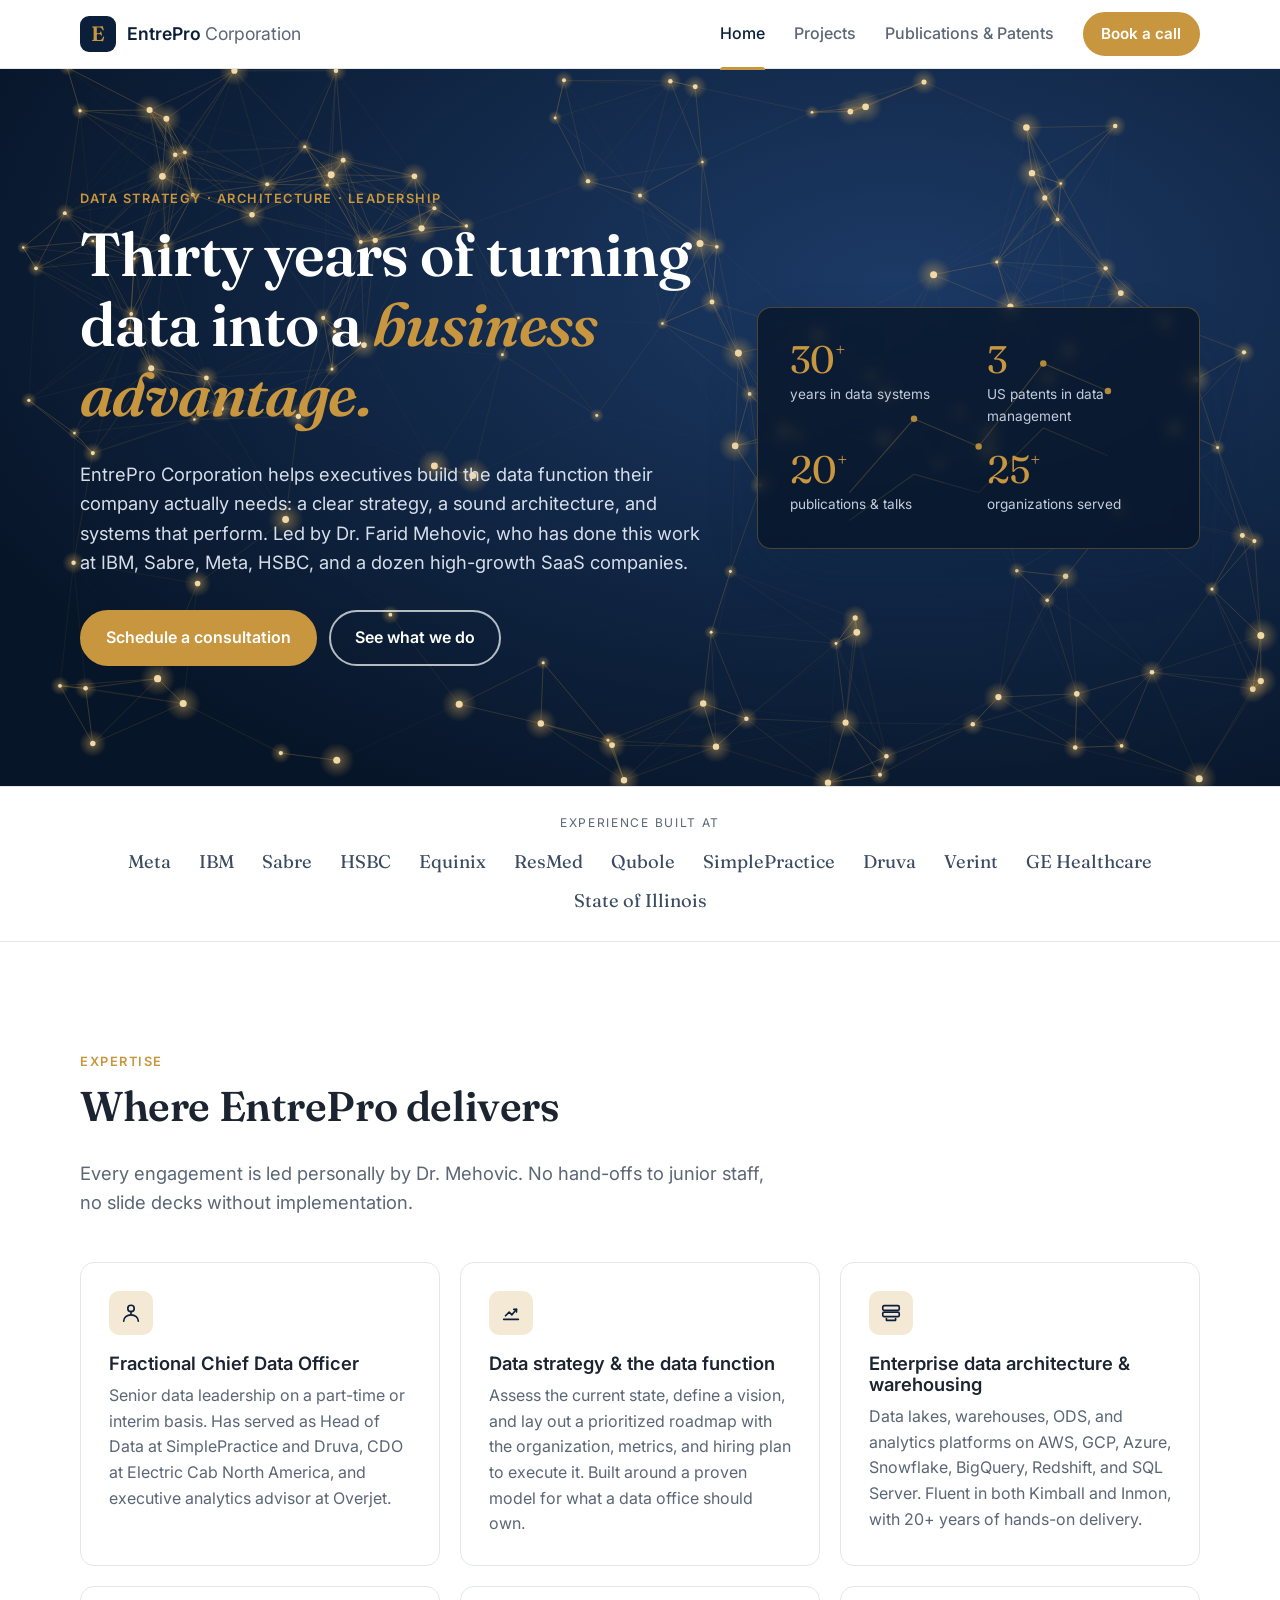
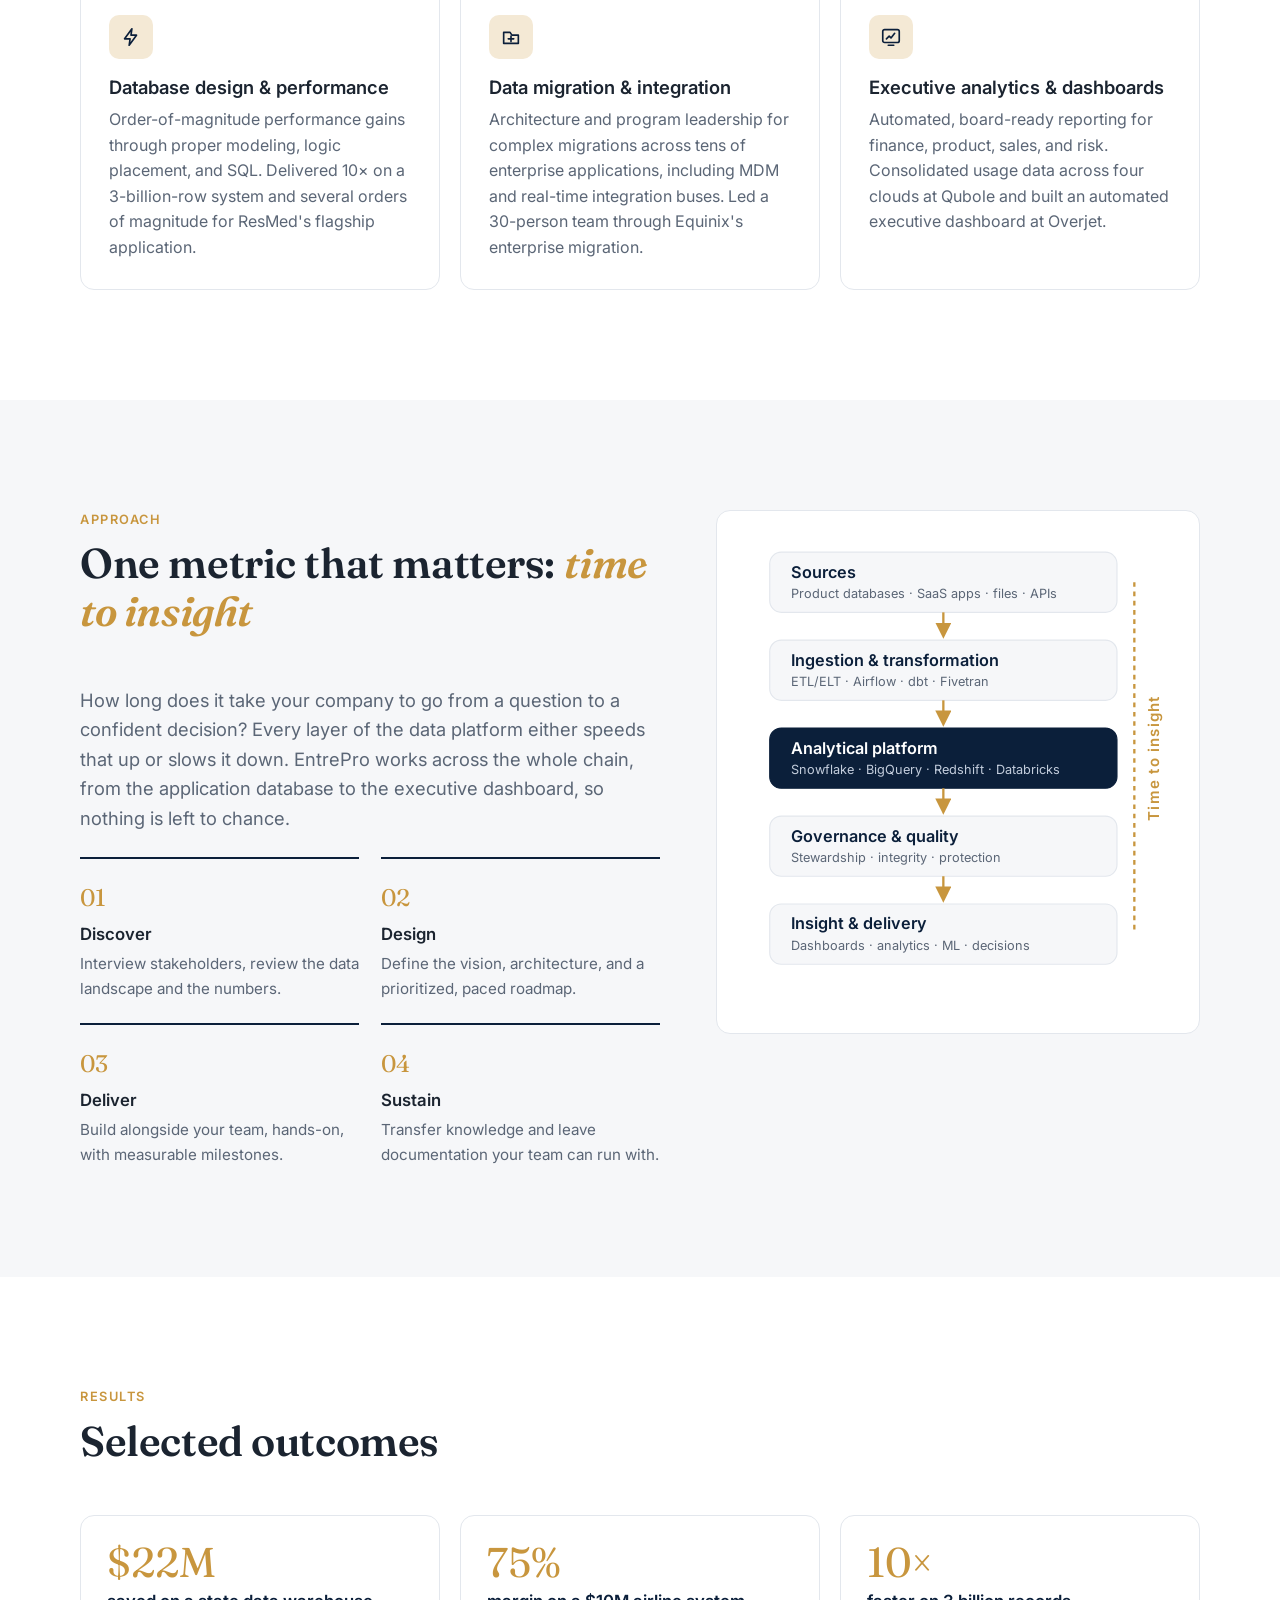
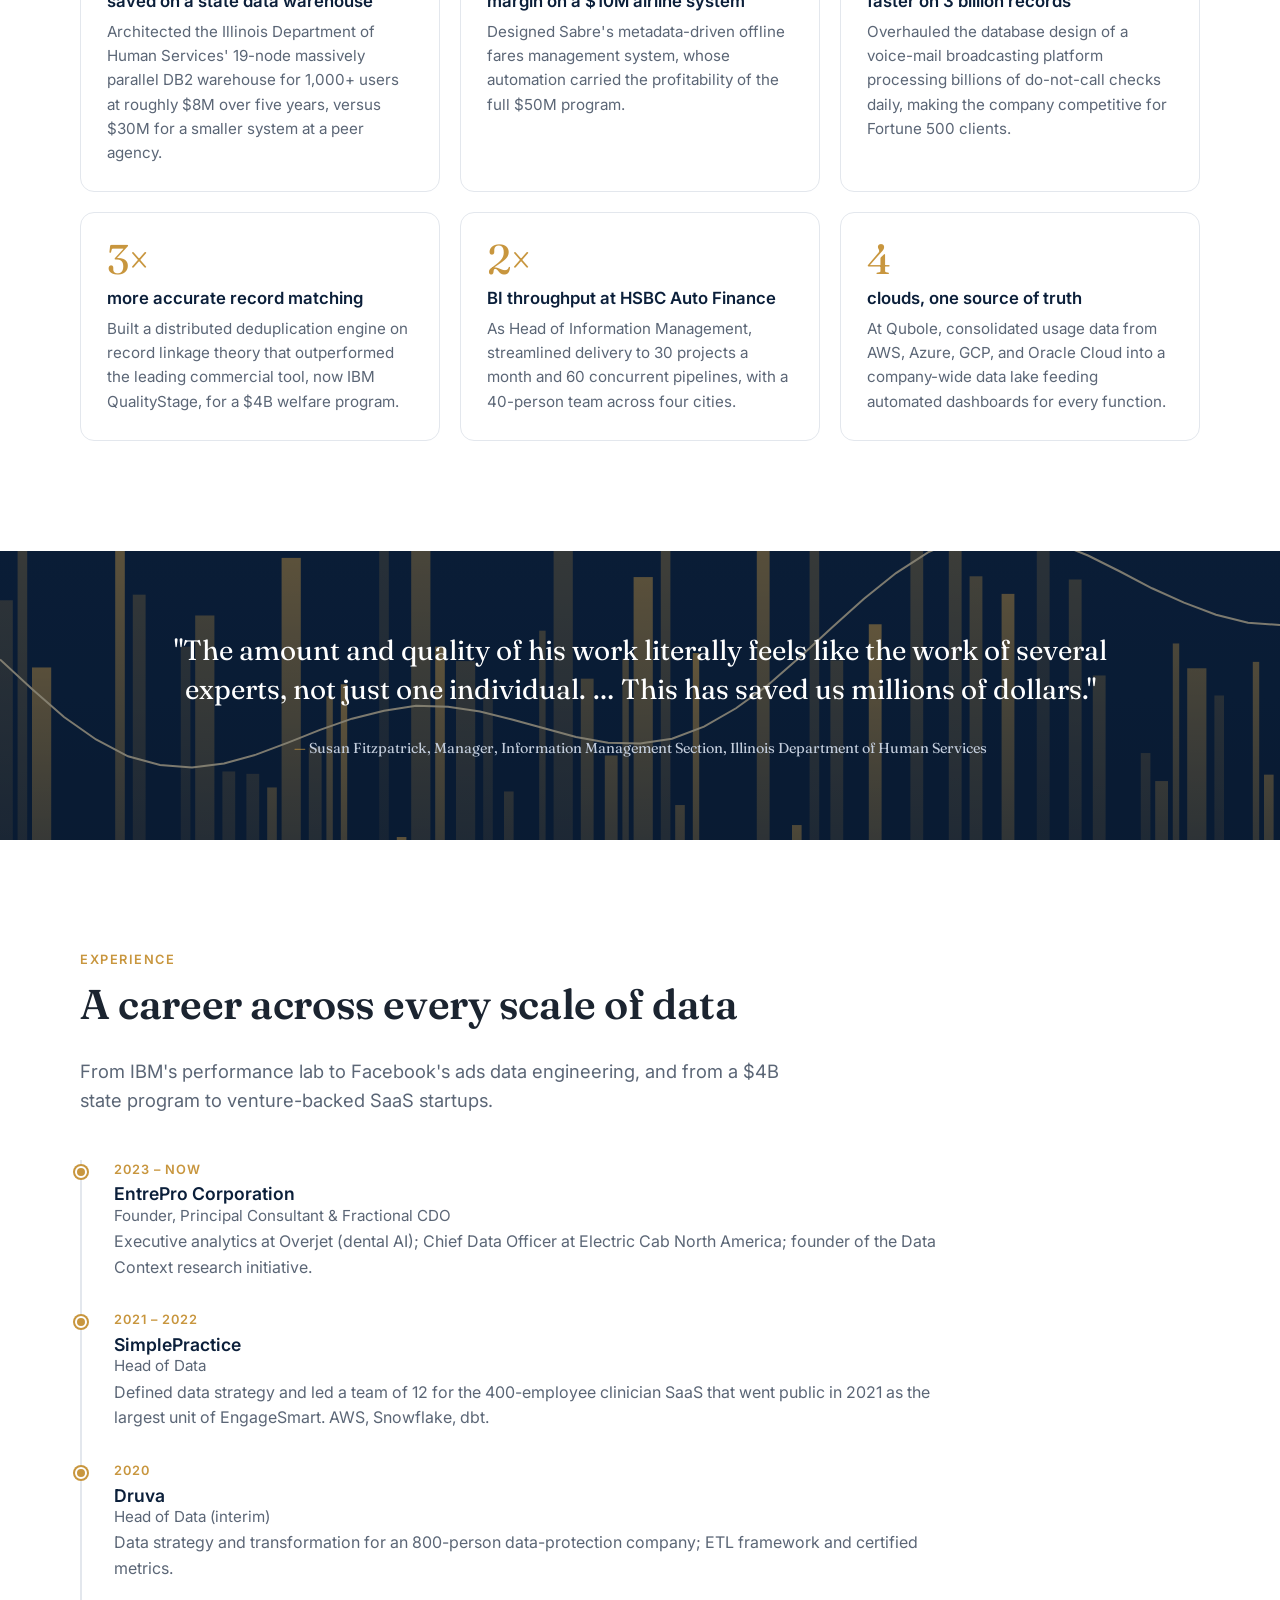
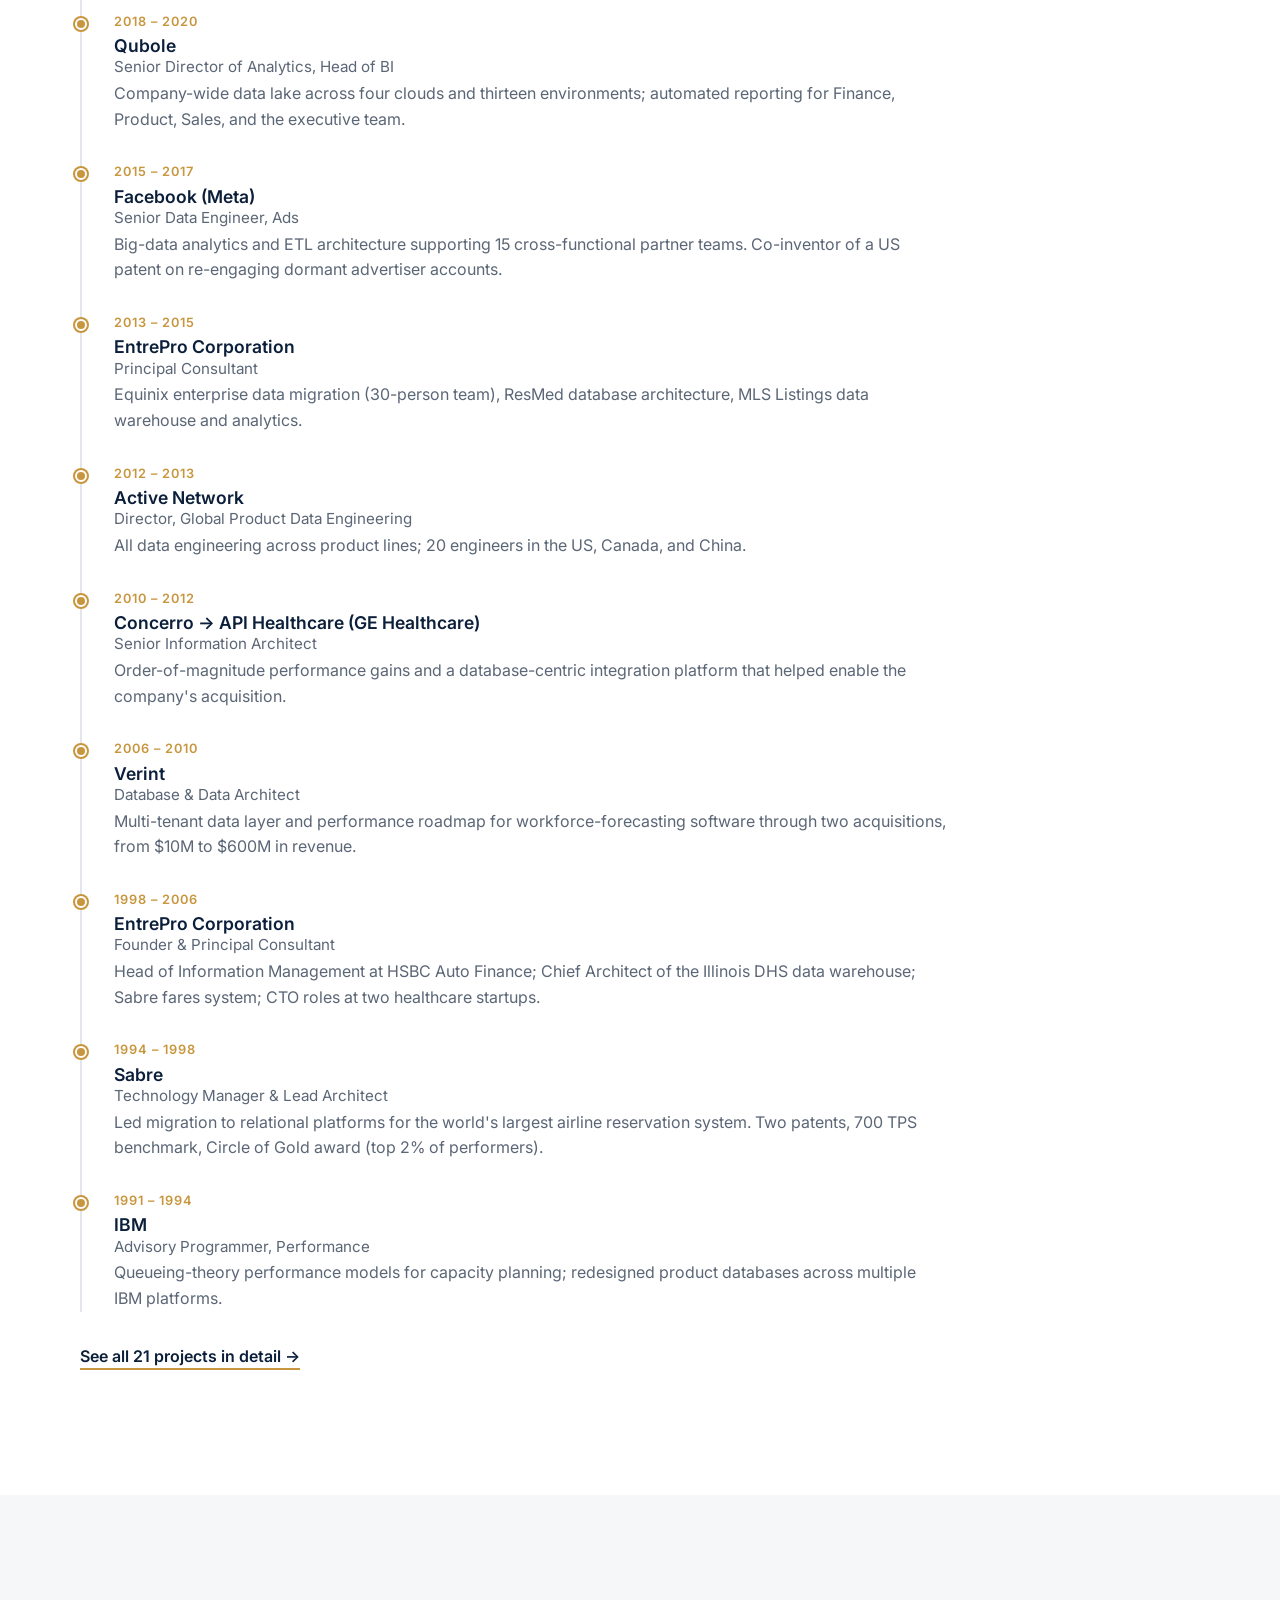
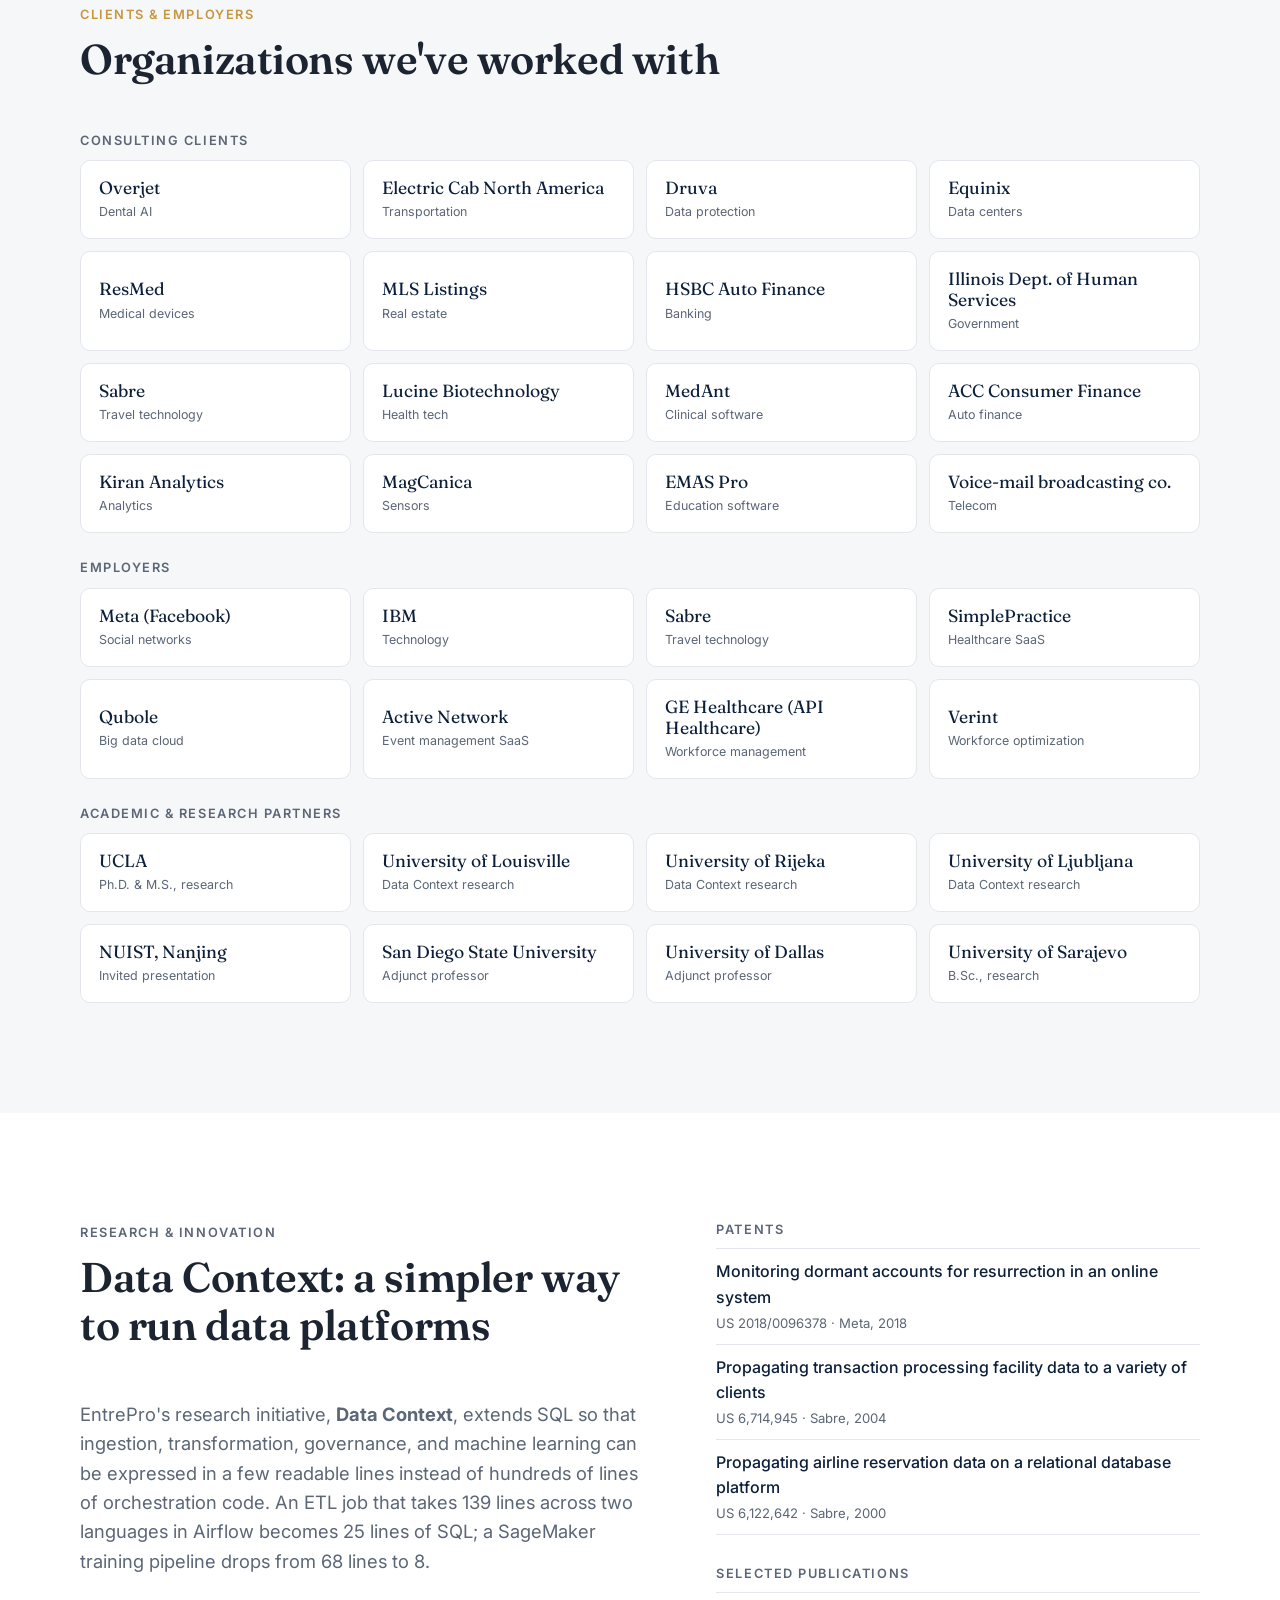
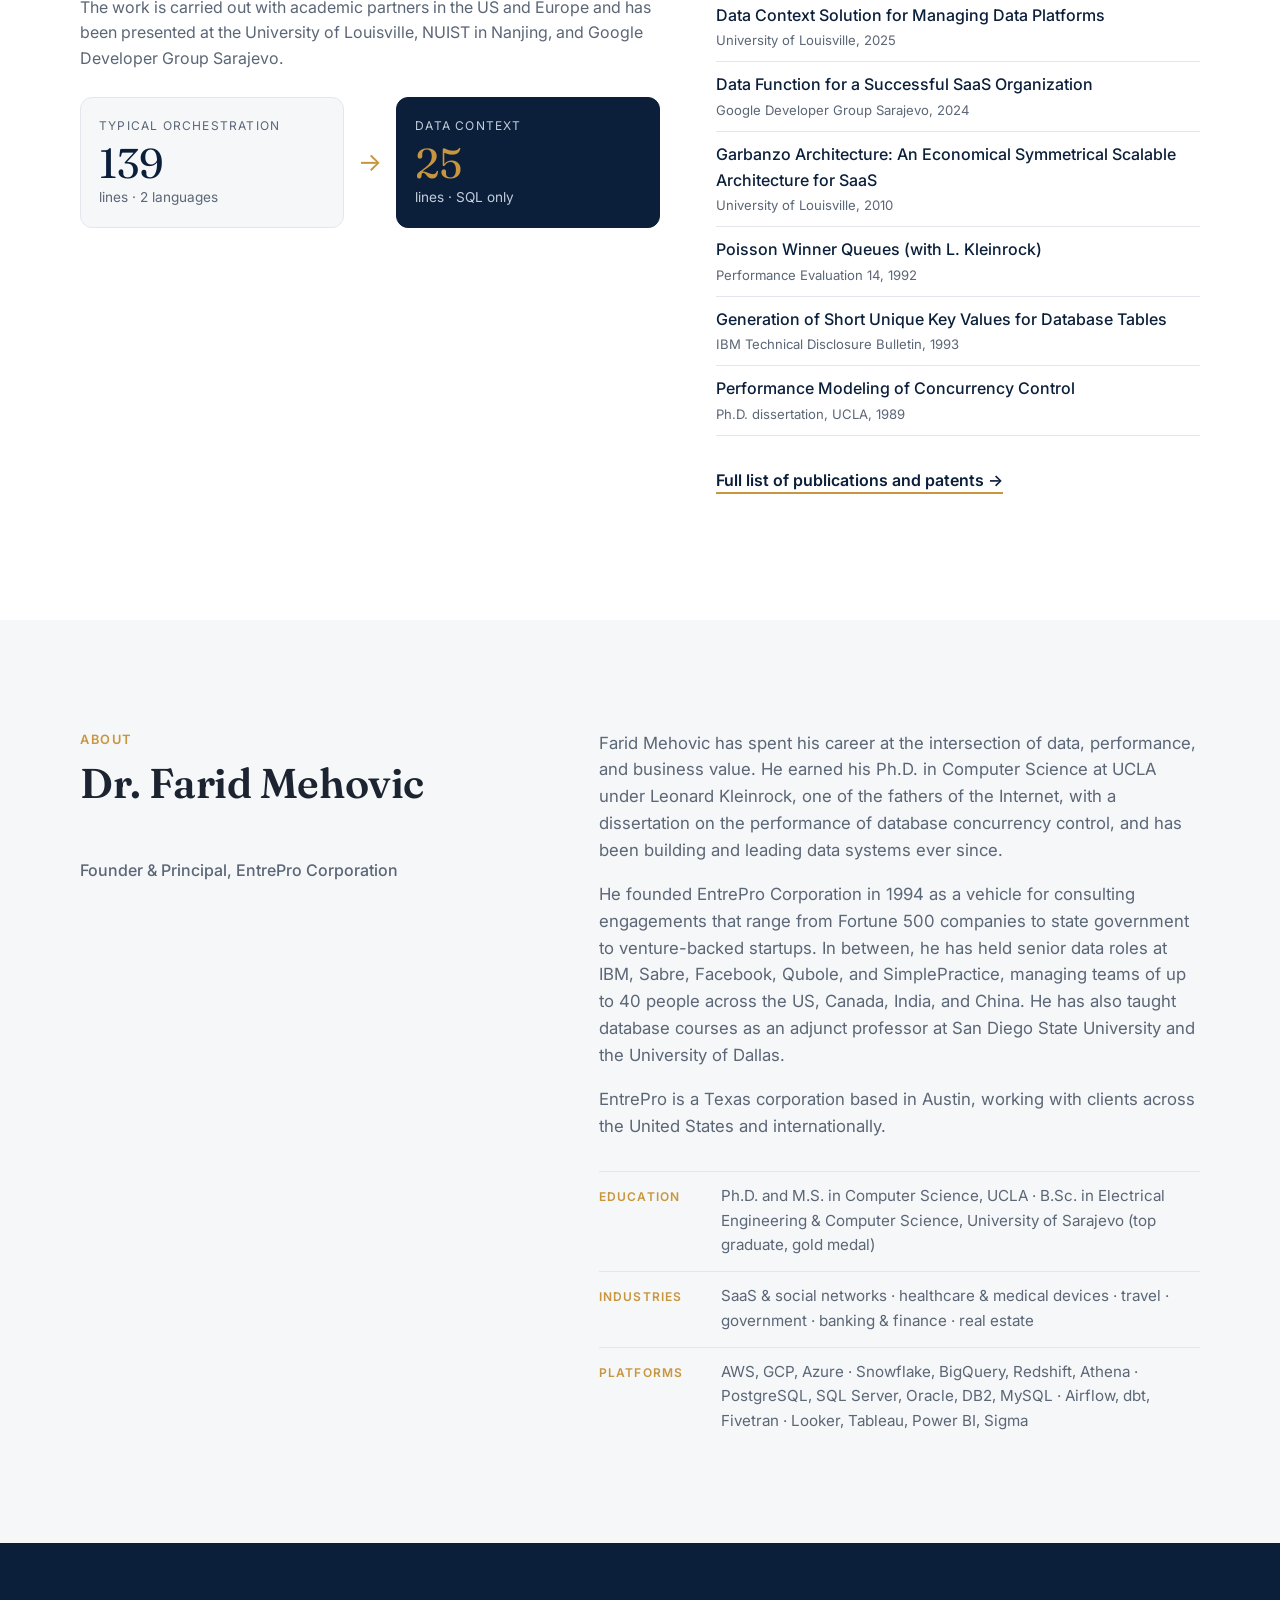
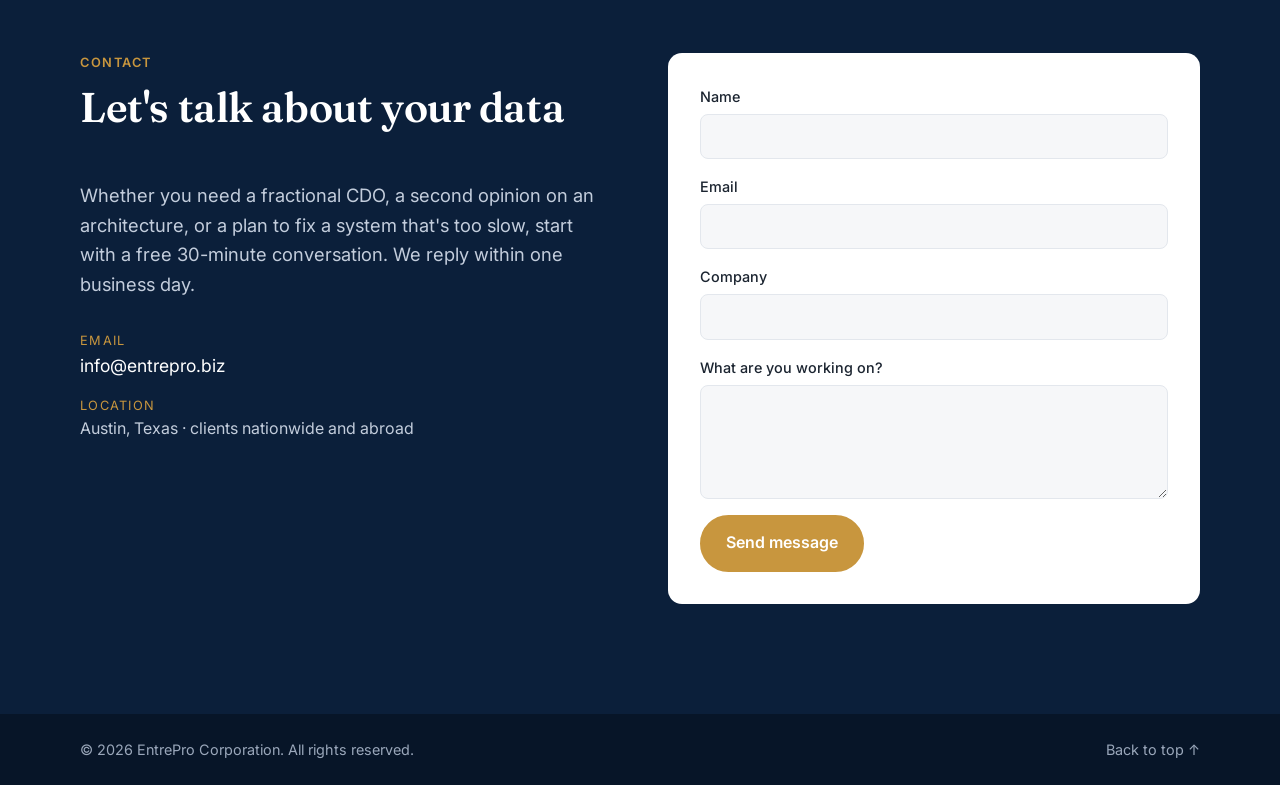
==== commit a198982c: "Add artwork and Projects and Publications pages Generate four abstract SVG backgrounds (constellatio" ====
--- a/index.html
+++ b/index.html
@@ -27,12 +27,9 @@
         <span></span><span></span>
       </button>
       <nav id="nav-links" class="nav-links">
-        <a href="#expertise">Expertise</a>
-        <a href="#results">Results</a>
-        <a href="#experience">Experience</a>
-        <a href="#clients">Clients</a>
-        <a href="#research">Research</a>
-        <a href="#about">About</a>
+        <a href="index.html" class="tab active" aria-current="page">Home</a>
+        <a href="projects.html" class="tab">Projects</a>
+        <a href="publications.html" class="tab">Publications &amp; Patents</a>
         <a href="#contact" class="btn btn-small">Book a call</a>
       </nav>
     </div>
@@ -40,7 +37,8 @@
 
   <main id="top">
     <!-- ───────────────────────── Hero ───────────────────────── -->
-    <section class="hero">
+    <section class="hero hero-image">
+      <img class="hero-art" src="assets/art-constellation.svg" alt="" aria-hidden="true">
       <div class="container hero-grid">
         <div>
           <p class="eyebrow">Data strategy · Architecture · Leadership</p>
@@ -48,7 +46,7 @@
           <p class="lead">EntrePro Corporation helps executives build the data function their company actually needs: a clear strategy, a sound architecture, and systems that perform. Led by Dr. Farid Mehovic, who has done this work at IBM, Sabre, Meta, HSBC, and a dozen high-growth SaaS companies.</p>
           <div class="hero-actions">
             <a href="#contact" class="btn">Schedule a consultation</a>
-            <a href="#expertise" class="btn btn-ghost">See what we do</a>
+            <a href="#expertise" class="btn btn-ghost btn-ghost-light">See what we do</a>
           </div>
         </div>
         <aside class="hero-card" aria-label="Key facts">
@@ -243,7 +241,8 @@
     </section>
 
     <!-- ───────────────────────── Testimonial ───────────────────────── -->
-    <section class="section section-dark quote-section">
+    <section class="section section-dark quote-section band">
+      <img class="band-art" src="assets/art-bars.svg" alt="" aria-hidden="true">
       <div class="container">
         <blockquote class="big-quote">
           <p>"The amount and quality of his work literally feels like the work of several experts, not just one individual. &hellip; This has saved us millions of dollars."</p>
@@ -320,6 +319,7 @@
             <p>Queueing-theory performance models for capacity planning; redesigned product databases across multiple IBM platforms.</p>
           </li>
         </ol>
+        <p class="more-link"><a href="projects.html">See all 21 projects in detail &rarr;</a></p>
       </div>
     </section>
 
@@ -413,6 +413,7 @@
             <li>Generation of Short Unique Key Values for Database Tables<span>IBM Technical Disclosure Bulletin, 1993</span></li>
             <li>Performance Modeling of Concurrency Control<span>Ph.D. dissertation, UCLA, 1989</span></li>
           </ul>
+          <p class="more-link"><a href="publications.html">Full list of publications and patents &rarr;</a></p>
         </div>
       </div>
     </section>
--- a/styles.css
+++ b/styles.css
@@ -239,3 +239,84 @@
   .trust-list { gap: 8px 18px; }
   .trust-list li { font-size: 1rem; }
 }
+
+/* ── Multi-page: tabs, image heroes, projects, publications ── */
+.nav-links .tab { position: relative; padding: 22px 0; color: var(--muted); font-weight: 500; text-decoration: none; }
+.nav-links .tab.active { color: var(--navy); }
+.nav-links .tab.active::after { content: ""; position: absolute; left: 0; right: 0; bottom: -1px; height: 3px; background: var(--gold); border-radius: 3px 3px 0 0; }
+
+.hero-image, .page-hero { position: relative; overflow: hidden; color: #fff; background: var(--navy); }
+.hero-art { position: absolute; inset: 0; width: 100%; height: 100%; object-fit: cover; }
+.hero-image .container, .page-hero .container { position: relative; }
+.hero-image h1, .page-hero h1 { color: #fff; }
+.hero-image .lead, .page-hero .lead { color: #d7deea; }
+.hero-image .hero-card { background: rgba(7,21,40,.78); backdrop-filter: blur(6px); border: 1px solid rgba(200,150,62,.35); }
+.btn-ghost-light { color: #fff; border-color: rgba(255,255,255,.7); }
+.btn-ghost-light:hover { background: #fff; color: var(--navy); border-color: #fff; }
+.page-hero { padding: clamp(64px, 9vw, 110px) 0; }
+.page-hero h1 { max-width: 16em; }
+.page-hero h1 em { font-style: italic; color: var(--gold); }
+
+.band { position: relative; overflow: hidden; }
+.band-art { position: absolute; inset: 0; width: 100%; height: 100%; object-fit: cover; opacity: .55; }
+.band .container { position: relative; }
+
+.more-link { margin-top: 2em; }
+.more-link a, .text-link { color: var(--navy); font-weight: 600; text-decoration: none; border-bottom: 2px solid var(--gold); padding-bottom: 2px; }
+.more-link a:hover, .text-link:hover { color: var(--gold); }
+
+/* Projects */
+.filters { display: flex; flex-wrap: wrap; gap: 8px; margin-bottom: 36px; }
+.chip { font: inherit; font-size: .9rem; font-weight: 500; padding: .5em 1em; border-radius: 999px; border: 1px solid var(--line); background: #fff; color: var(--muted); cursor: pointer; }
+.chip:hover { border-color: var(--navy); color: var(--navy); }
+.chip.active { background: var(--navy); border-color: var(--navy); color: #fff; }
+.projects { list-style: none; margin: 0; padding: 0; display: grid; gap: 20px; }
+.project { display: grid; grid-template-columns: 120px 1fr; gap: 28px; background: #fff; border: 1px solid var(--line); border-radius: var(--radius); padding: 28px; }
+.project.hidden { display: none; }
+.project-meta { display: flex; flex-direction: column; gap: 8px; }
+.project-year { font-family: var(--serif); font-size: 2rem; line-height: 1; color: var(--gold); }
+.project-tag { font-size: .72rem; letter-spacing: .1em; text-transform: uppercase; color: var(--muted); font-weight: 600; }
+.project-body h2 { font-size: 1.45rem; margin-bottom: .2em; }
+.project-org { color: var(--muted); font-size: .92rem; margin-bottom: 1.2em; }
+.project-body h3 { font-size: .78rem; letter-spacing: .12em; text-transform: uppercase; color: var(--gold); margin: 1.1em 0 .3em; }
+.project-body p { color: var(--ink); margin: 0; max-width: 62em; }
+.project-links { margin-top: 1em !important; font-size: .92rem; }
+.project-links a { color: var(--navy); font-weight: 500; }
+.project-quote { margin: 1.4em 0 0; padding: .8em 0 .8em 1.2em; border-left: 3px solid var(--gold); font-family: var(--serif); font-size: 1.1rem; color: var(--navy); }
+.project-quote footer { font-family: var(--sans); font-size: .85rem; color: var(--muted); margin-top: .5em; }
+
+.cta-band { padding: clamp(48px, 6vw, 72px) 0; }
+.cta-inner { display: flex; align-items: center; justify-content: space-between; gap: 32px; flex-wrap: wrap; }
+.cta-inner h2 { color: #fff; margin-bottom: .3em; }
+.cta-inner .lead { margin: 0; color: #c3cddc; }
+
+/* Publications */
+.patents { display: grid; grid-template-columns: repeat(3, 1fr); gap: 20px; }
+.patent { background: #fff; border: 1px solid var(--line); border-radius: var(--radius); padding: 28px; display: flex; flex-direction: column; }
+.patent-num { font-family: var(--serif); font-size: 1.4rem; color: var(--gold); margin-bottom: .4em; }
+.patent h3 { font-size: 1.05rem; line-height: 1.35; }
+.patent-meta { font-size: .85rem; color: var(--muted); }
+.patent p:not(.patent-meta) { color: var(--ink); font-size: .95rem; flex: 1; }
+.patent .text-link { align-self: flex-start; font-size: .92rem; }
+.era { font-size: .8rem; letter-spacing: .12em; text-transform: uppercase; color: var(--muted); margin: 2.4em 0 .8em; }
+.era:first-of-type { margin-top: 0; }
+.pubs { margin: 0; padding: 0; list-style: none; counter-reset: none; }
+.pubs li { display: grid; grid-template-columns: 110px 1fr; gap: 6px 20px; padding: 14px 0; border-top: 1px solid var(--line); background: transparent; }
+.pubs li:last-child { border-bottom: 1px solid var(--line); }
+.pubs li:target { background: var(--gold-soft); outline: 8px solid var(--gold-soft); border-radius: 4px; }
+.pub-type { font-size: .72rem; letter-spacing: .1em; text-transform: uppercase; color: var(--gold); font-weight: 600; padding-top: 4px; grid-row: span 2; }
+.pubs strong { font-weight: 600; color: var(--navy); }
+.pub-meta { font-size: .88rem; color: var(--muted); }
+.pub-meta a { color: var(--navy); }
+
+@media (max-width: 960px) { .patents { grid-template-columns: 1fr; } }
+@media (max-width: 720px) {
+  .nav-links .tab { padding: 12px 0; }
+  .nav-links .tab.active::after { display: none; }
+  .nav-links .tab.active { color: var(--gold); }
+  .project { grid-template-columns: 1fr; gap: 12px; padding: 22px; }
+  .project-meta { flex-direction: row; align-items: baseline; gap: 14px; }
+  .project-year { font-size: 1.6rem; }
+  .pubs li { grid-template-columns: 1fr; gap: 4px; }
+  .pub-type { grid-row: auto; }
+}
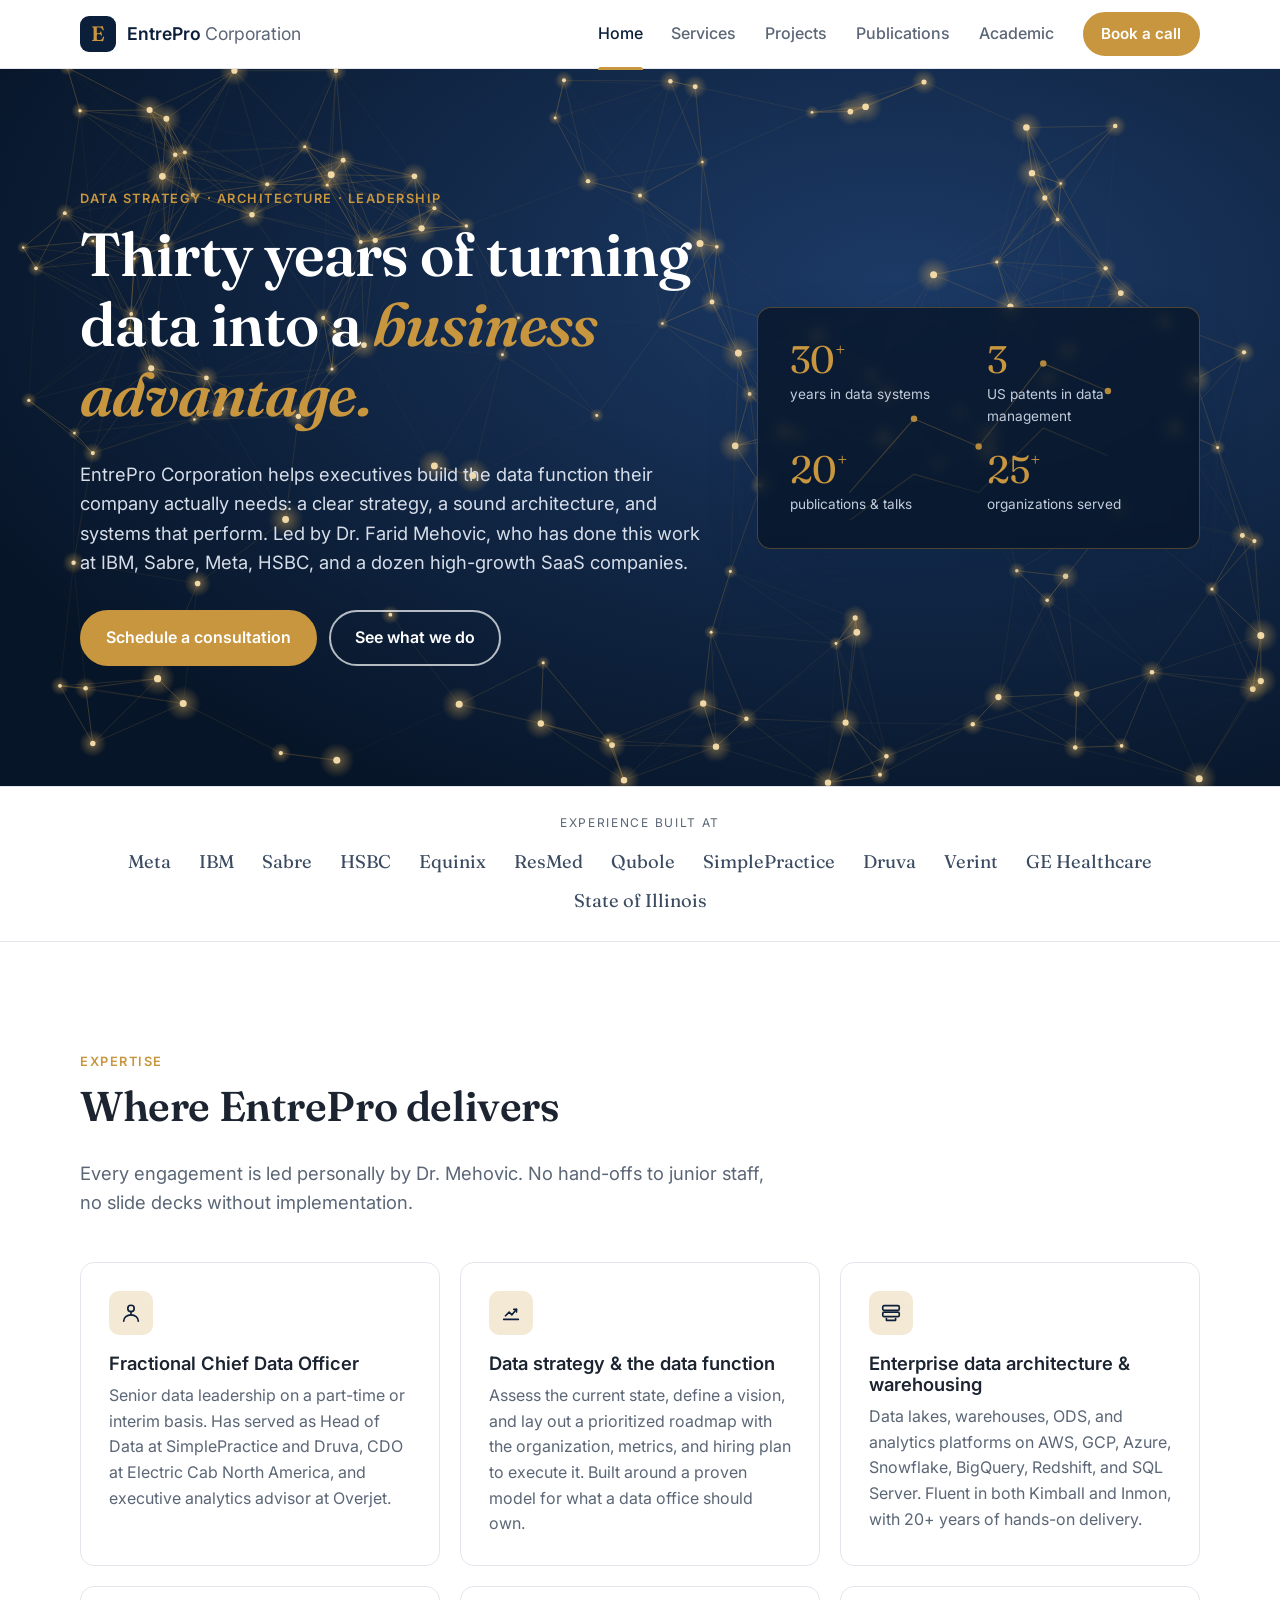
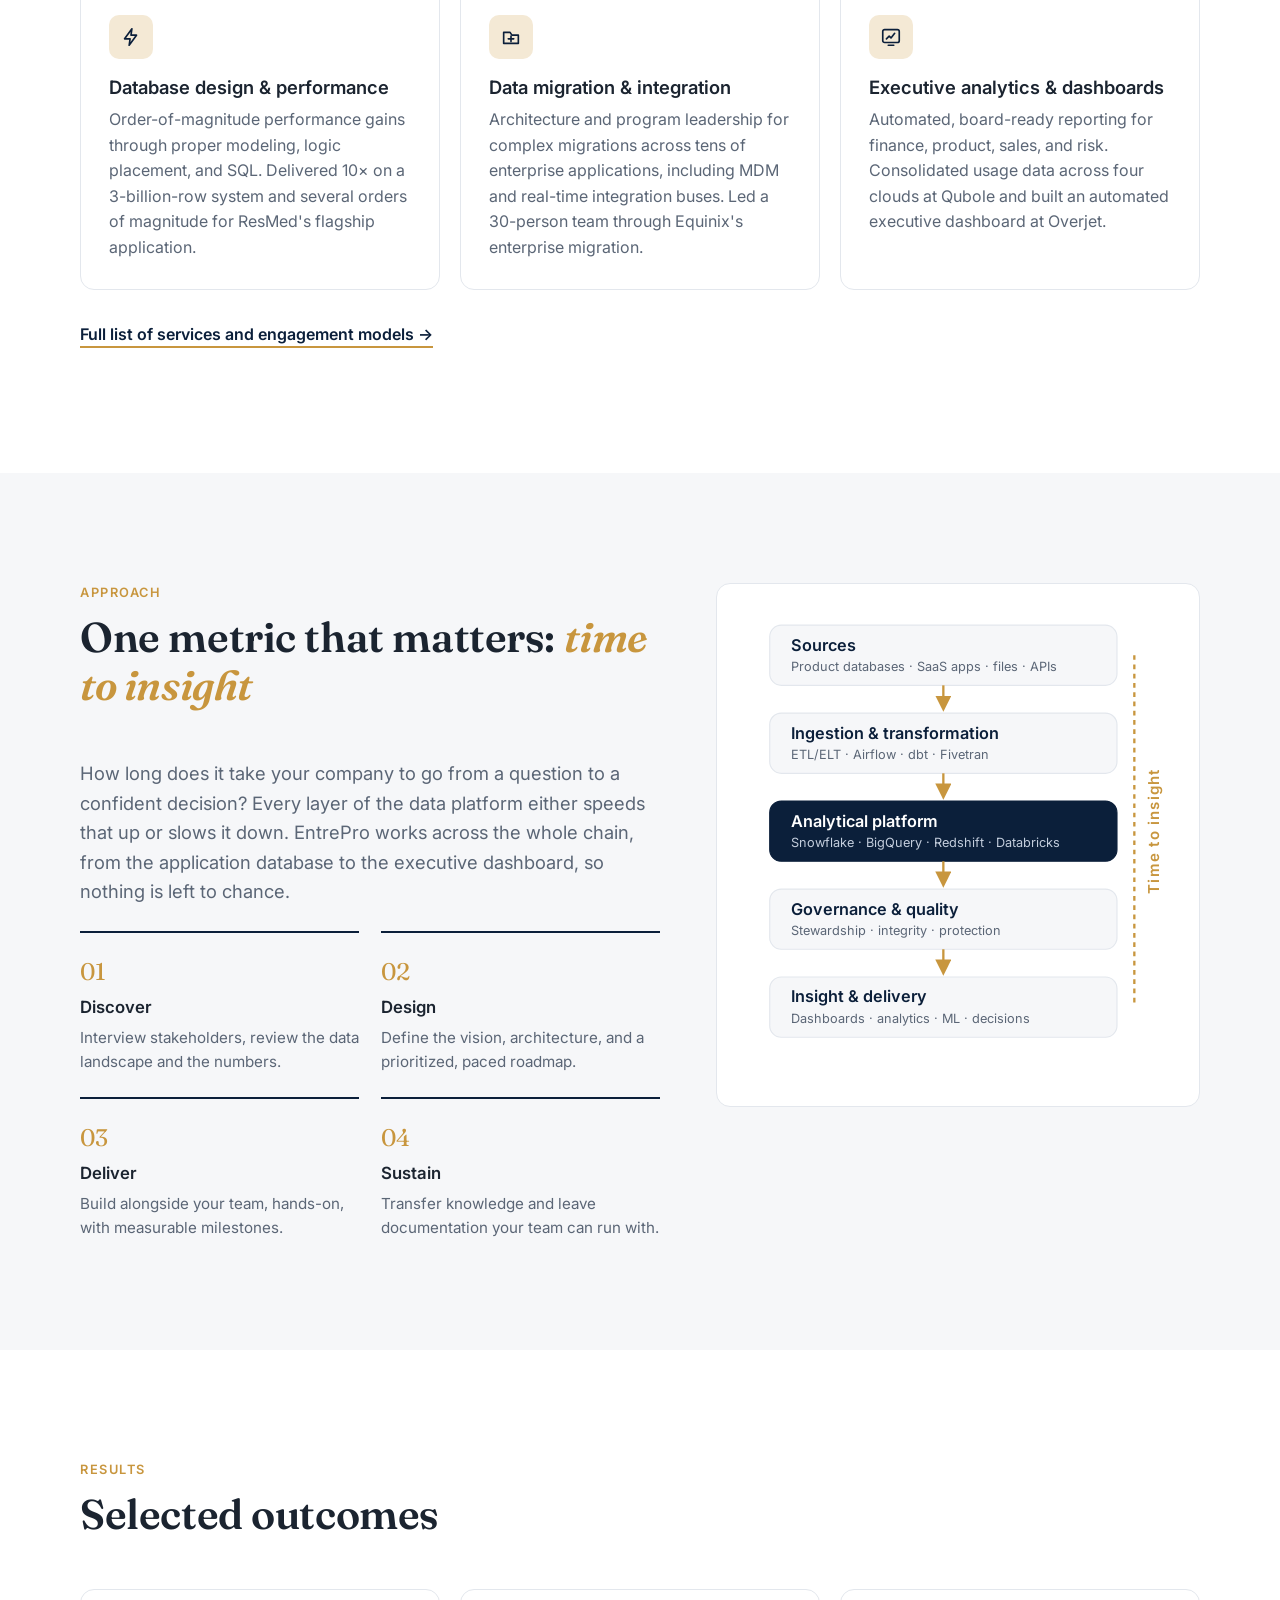
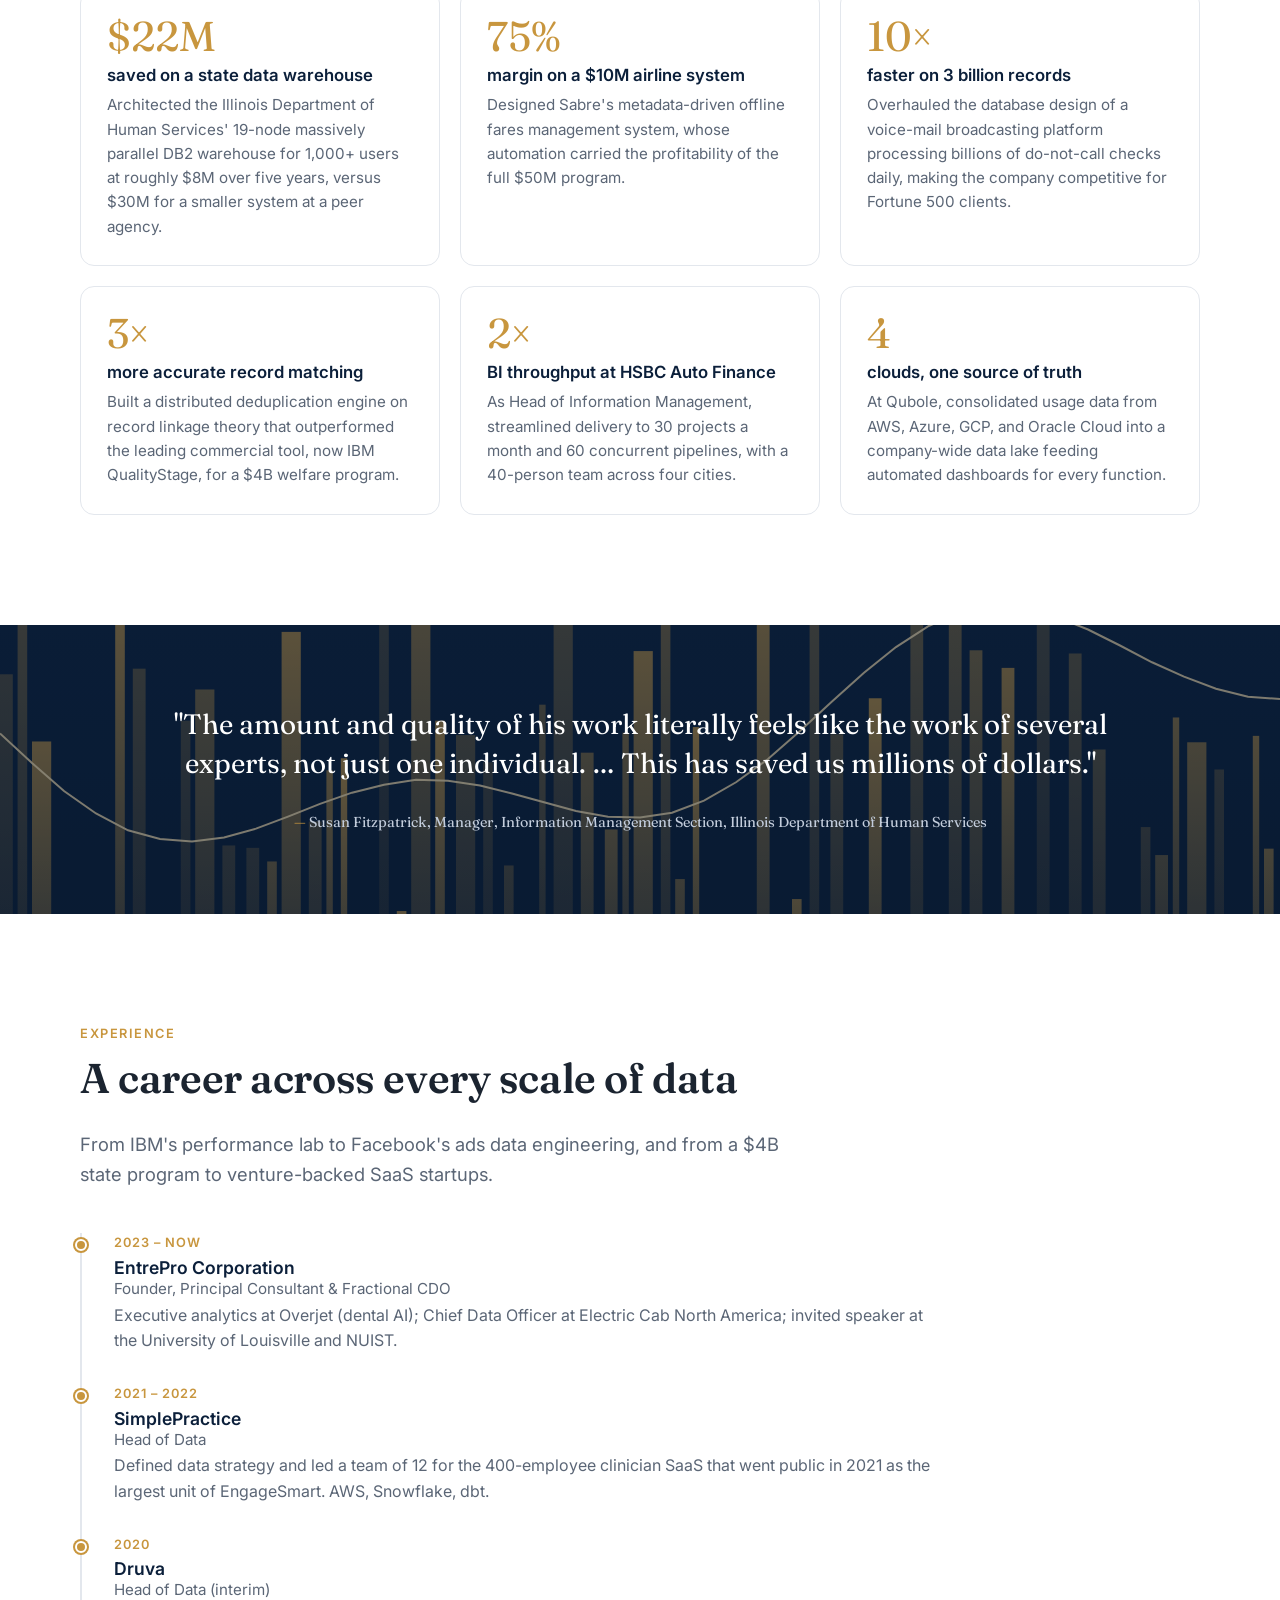
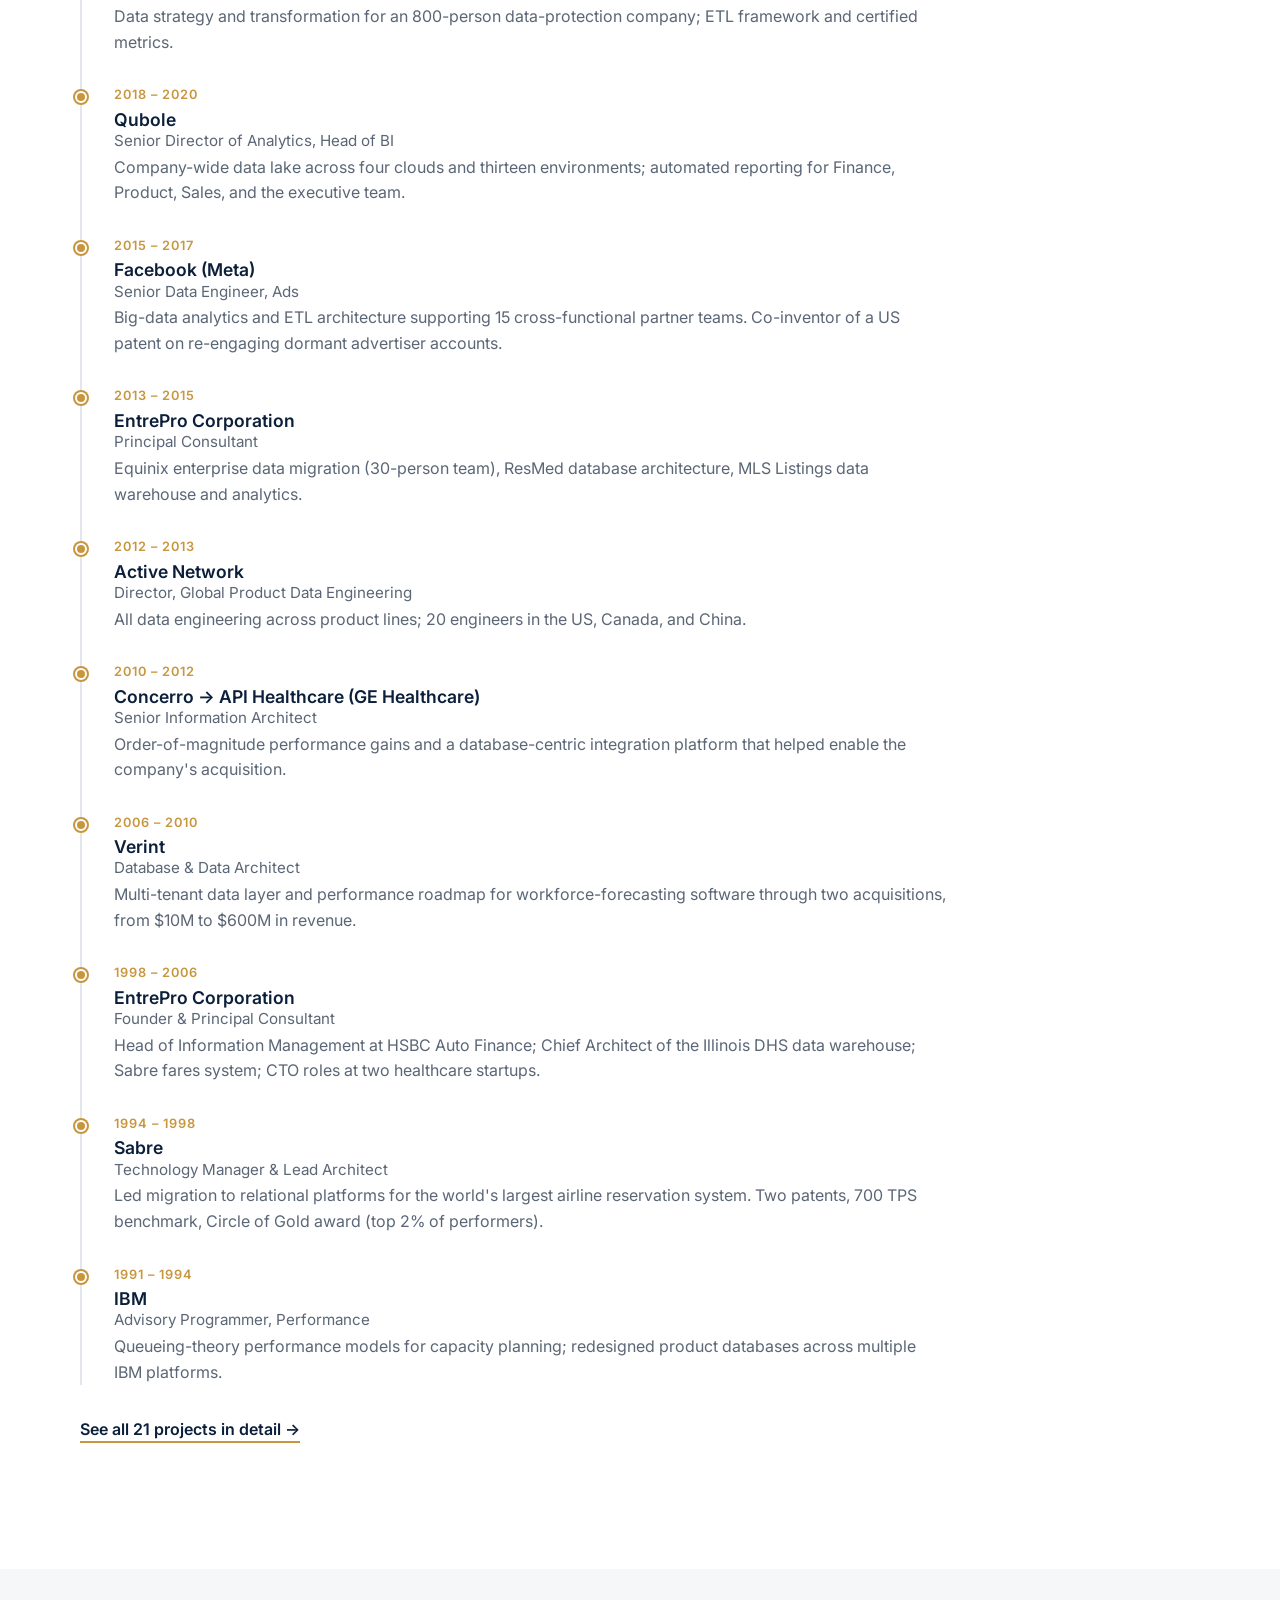
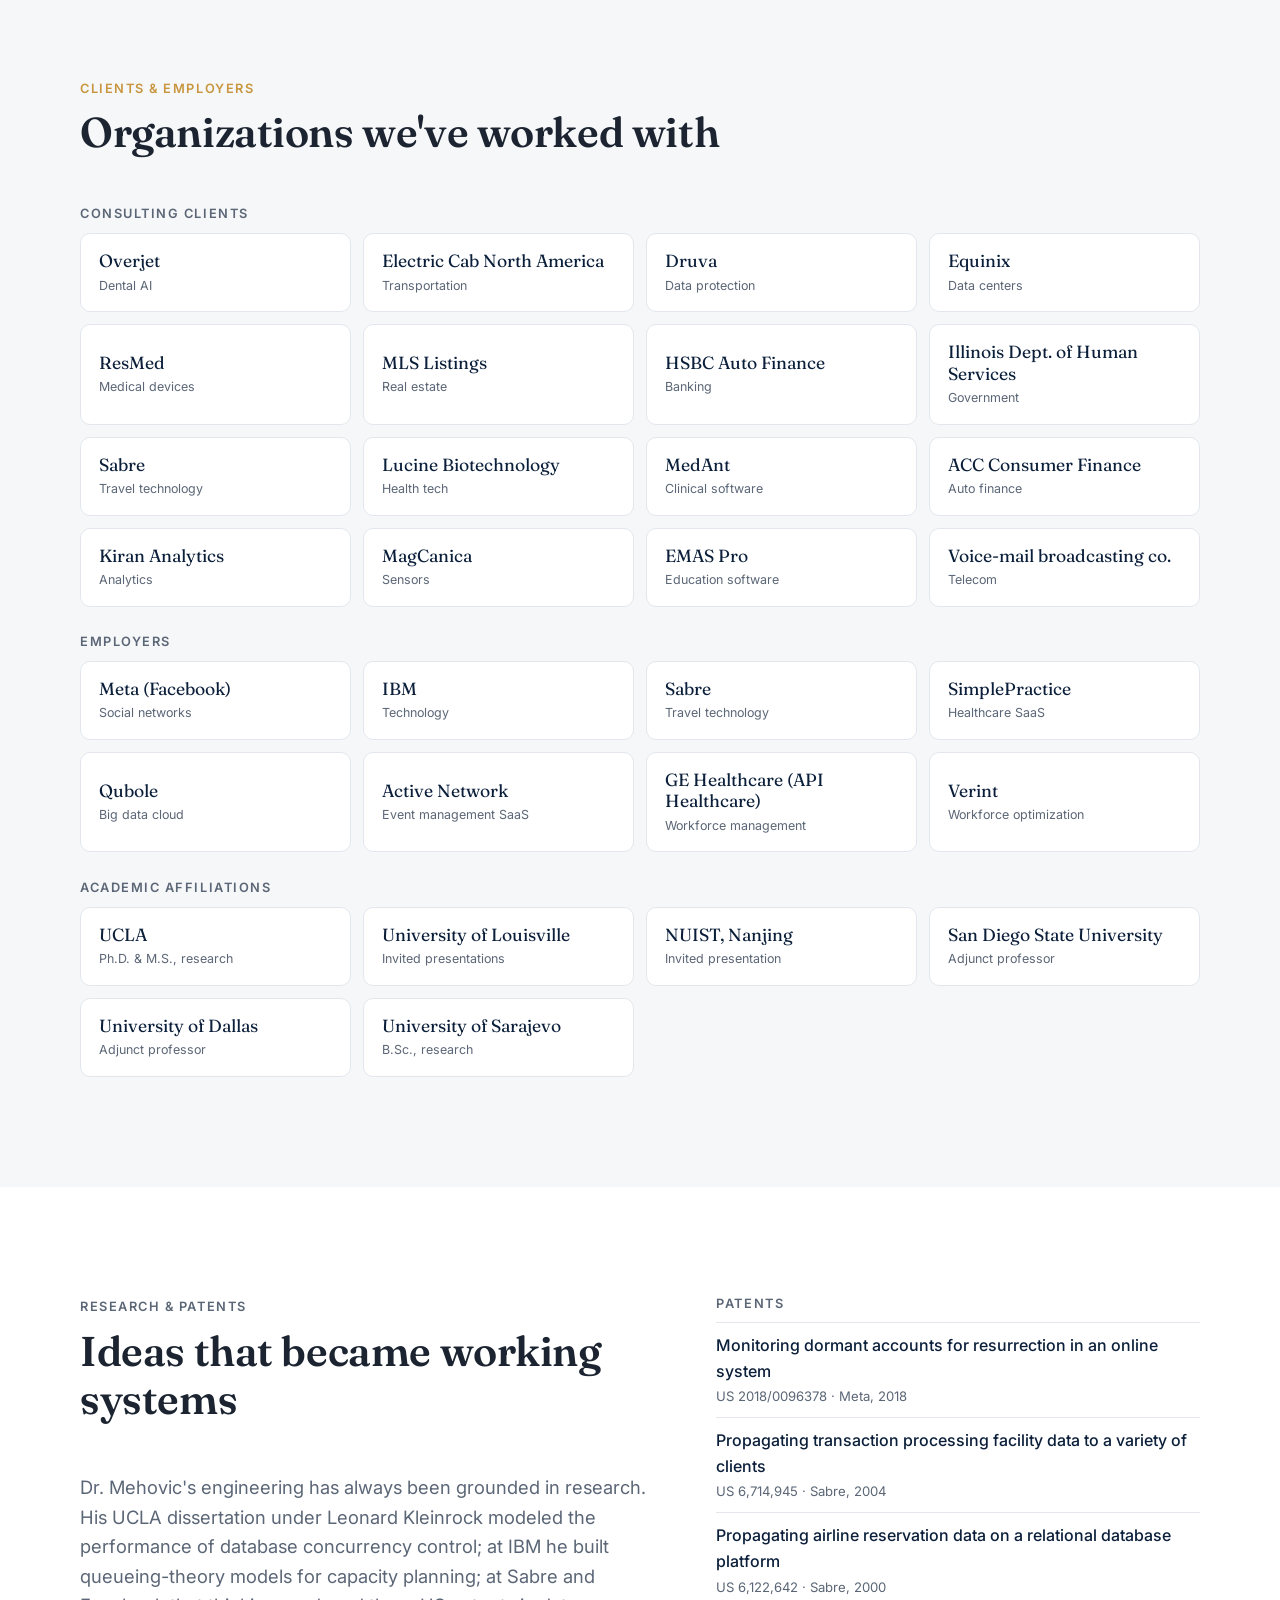
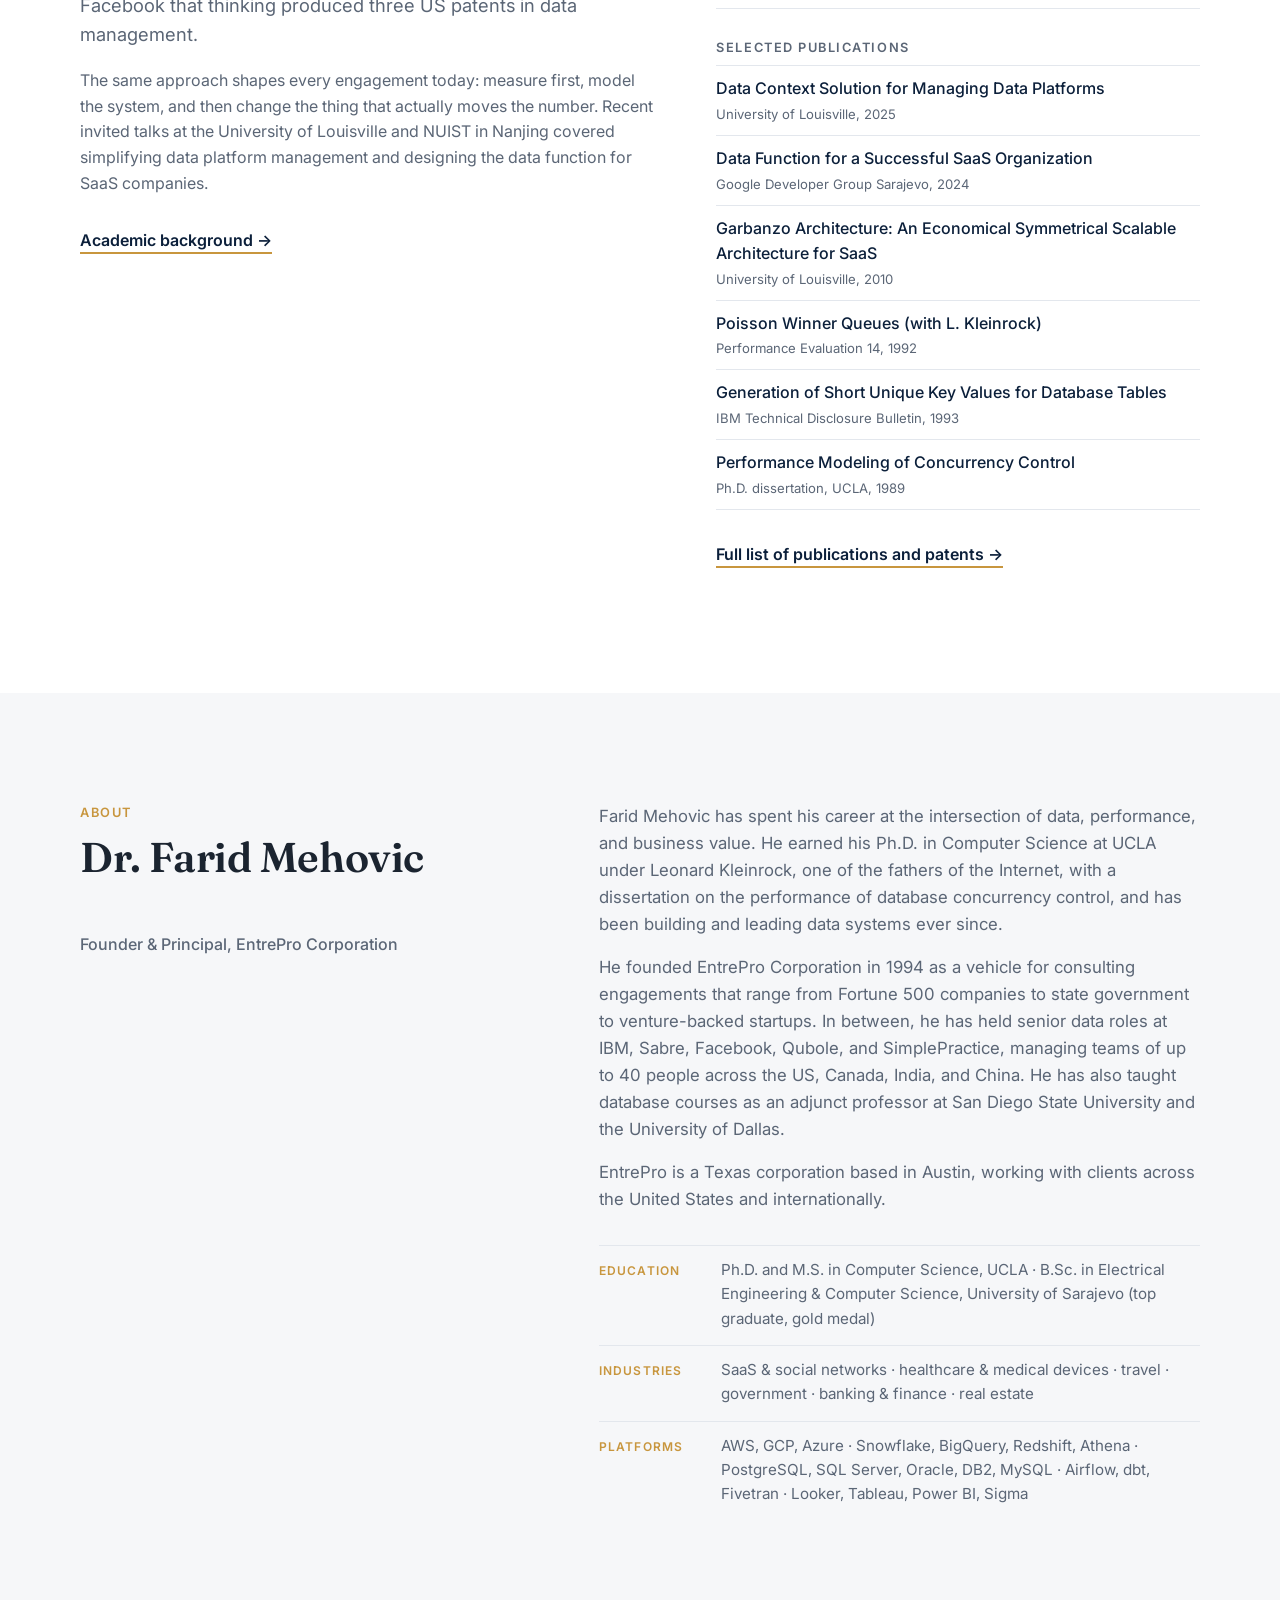
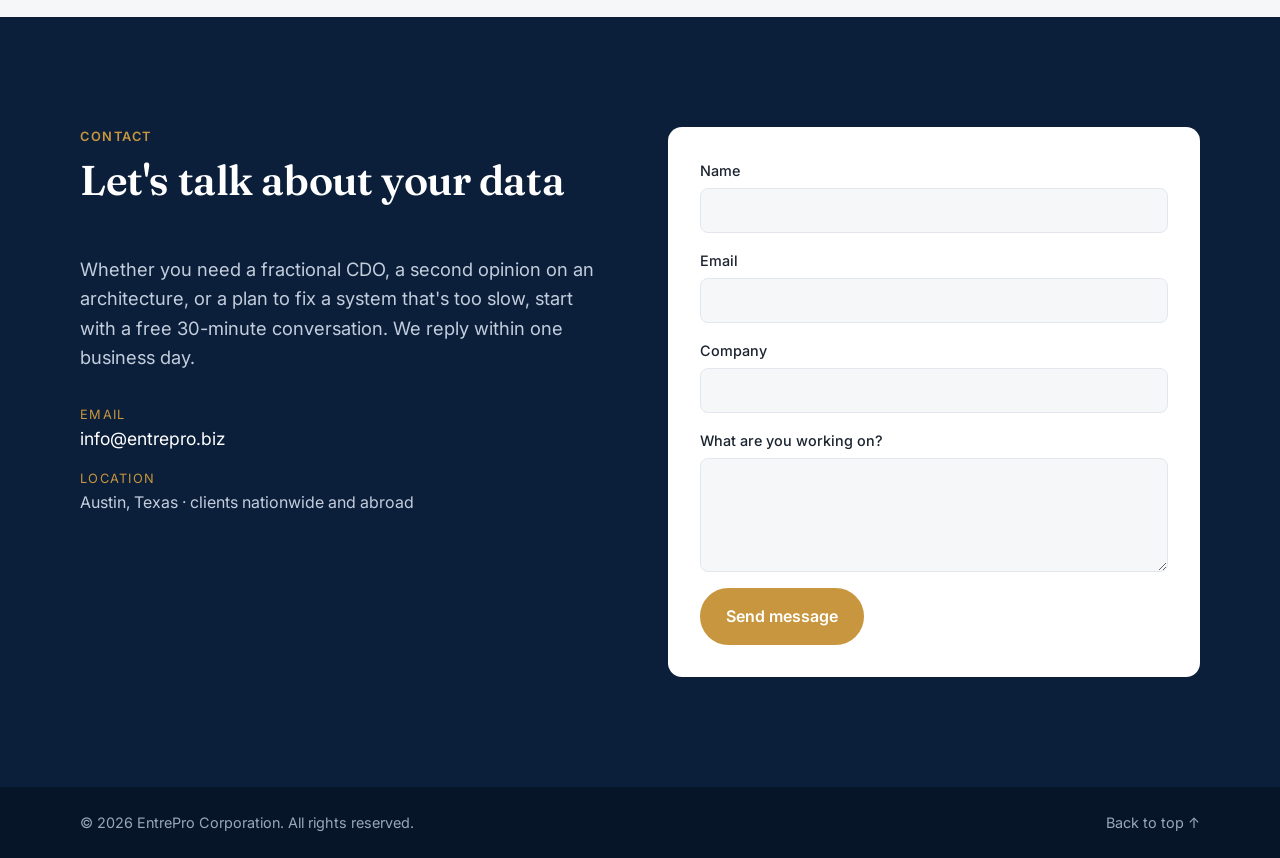
==== commit fadba7f8: "Add Services and Academic pages; remove Data Context Drop the Data Context startup from the home pag" ====
--- a/index.html
+++ b/index.html
@@ -28,8 +28,10 @@
       </button>
       <nav id="nav-links" class="nav-links">
         <a href="index.html" class="tab active" aria-current="page">Home</a>
+        <a href="services.html" class="tab">Services</a>
         <a href="projects.html" class="tab">Projects</a>
-        <a href="publications.html" class="tab">Publications &amp; Patents</a>
+        <a href="publications.html" class="tab">Publications</a>
+        <a href="academic.html" class="tab">Academic</a>
         <a href="#contact" class="btn btn-small">Book a call</a>
       </nav>
     </div>
@@ -137,6 +139,7 @@
             <p>Automated, board-ready reporting for finance, product, sales, and risk. Consolidated usage data across four clouds at Qubole and built an automated executive dashboard at Overjet.</p>
           </article>
         </div>
+        <p class="more-link"><a href="services.html">Full list of services and engagement models &rarr;</a></p>
       </div>
     </section>
 
@@ -261,7 +264,7 @@
           <li>
             <span class="tl-year">2023 – now</span>
             <h3>EntrePro Corporation <span class="tl-role">Founder, Principal Consultant &amp; Fractional CDO</span></h3>
-            <p>Executive analytics at Overjet (dental AI); Chief Data Officer at Electric Cab North America; founder of the Data Context research initiative.</p>
+            <p>Executive analytics at Overjet (dental AI); Chief Data Officer at Electric Cab North America; invited speaker at the University of Louisville and NUIST.</p>
           </li>
           <li>
             <span class="tl-year">2021 – 2022</span>
@@ -361,12 +364,10 @@
           <li><span class="logo-name">Verint</span><span class="logo-sub">Workforce optimization</span></li>
         </ul>
 
-        <h3 class="logo-group-title">Academic &amp; research partners</h3>
+        <h3 class="logo-group-title">Academic affiliations</h3>
         <ul class="logo-grid">
           <li><span class="logo-name">UCLA</span><span class="logo-sub">Ph.D. &amp; M.S., research</span></li>
-          <li><span class="logo-name">University of Louisville</span><span class="logo-sub">Data Context research</span></li>
-          <li><span class="logo-name">University of Rijeka</span><span class="logo-sub">Data Context research</span></li>
-          <li><span class="logo-name">University of Ljubljana</span><span class="logo-sub">Data Context research</span></li>
+          <li><span class="logo-name">University of Louisville</span><span class="logo-sub">Invited presentations</span></li>
           <li><span class="logo-name">NUIST, Nanjing</span><span class="logo-sub">Invited presentation</span></li>
           <li><span class="logo-name">San Diego State University</span><span class="logo-sub">Adjunct professor</span></li>
           <li><span class="logo-name">University of Dallas</span><span class="logo-sub">Adjunct professor</span></li>
@@ -379,23 +380,11 @@
     <section id="research" class="section">
       <div class="container research-grid">
         <div>
-          <p class="eyebrow">Research &amp; innovation</p>
-          <h2>Data Context: a simpler way to run data platforms</h2>
-          <p class="lead">EntrePro's research initiative, <strong>Data Context</strong>, extends SQL so that ingestion, transformation, governance, and machine learning can be expressed in a few readable lines instead of hundreds of lines of orchestration code. An ETL job that takes 139 lines across two languages in Airflow becomes 25 lines of SQL; a SageMaker training pipeline drops from 68 lines to 8.</p>
-          <p>The work is carried out with academic partners in the US and Europe and has been presented at the University of Louisville, NUIST in Nanjing, and Google Developer Group Sarajevo.</p>
-          <div class="code-compare" aria-label="Code comparison">
-            <div class="code-col">
-              <span class="code-label">Typical orchestration</span>
-              <span class="code-big">139</span>
-              <span class="code-sub">lines · 2 languages</span>
-            </div>
-            <div class="code-arrow" aria-hidden="true">→</div>
-            <div class="code-col code-col-accent">
-              <span class="code-label">Data Context</span>
-              <span class="code-big">25</span>
-              <span class="code-sub">lines · SQL only</span>
-            </div>
-          </div>
+          <p class="eyebrow">Research &amp; patents</p>
+          <h2>Ideas that became working systems</h2>
+          <p class="lead">Dr. Mehovic's engineering has always been grounded in research. His UCLA dissertation under Leonard Kleinrock modeled the performance of database concurrency control; at IBM he built queueing-theory models for capacity planning; at Sabre and Facebook that thinking produced three US patents in data management.</p>
+          <p>The same approach shapes every engagement today: measure first, model the system, and then change the thing that actually moves the number. Recent invited talks at the University of Louisville and NUIST in Nanjing covered simplifying data platform management and designing the data function for SaaS companies.</p>
+          <p class="more-link"><a href="academic.html">Academic background &rarr;</a></p>
         </div>
         <div class="research-side">
           <h3>Patents</h3>
--- a/styles.css
+++ b/styles.css
@@ -320,3 +320,44 @@
   .pubs li { grid-template-columns: 1fr; gap: 4px; }
   .pub-type { grid-row: auto; }
 }
+
+/* ── Services & Academic pages ── */
+.services { display: grid; grid-template-columns: repeat(2, 1fr); gap: 20px; }
+.service { background: #fff; border: 1px solid var(--line); border-radius: var(--radius); padding: 28px; display: flex; flex-direction: column; }
+.service-head { display: flex; align-items: center; gap: 14px; margin-bottom: 12px; }
+.service-head .card-icon { margin: 0; flex-shrink: 0; }
+.service h3 { margin: 0; font-size: 1.2rem; color: var(--navy); }
+.service > p { color: var(--muted); margin-bottom: .8em; }
+.service-list { margin: 0 0 1em; padding-left: 1.2em; color: var(--ink); font-size: .95rem; display: grid; gap: 4px; }
+.service-list li::marker { color: var(--gold); }
+.service-proof { margin: auto 0 0 !important; padding-top: 12px; border-top: 1px solid var(--line); font-size: .88rem; color: var(--navy) !important; }
+.models { display: grid; grid-template-columns: repeat(4, 1fr); gap: 20px; }
+.model { border-top: 2px solid var(--navy); padding-top: 18px; }
+.model h3 { font-size: 1.15rem; margin-bottom: .1em; }
+.model-term { color: var(--gold); font-weight: 600; font-size: .9rem; margin-bottom: .6em; }
+.model p:last-child { color: var(--muted); font-size: .95rem; margin: 0; }
+
+.degrees { display: grid; grid-template-columns: repeat(3, 1fr); gap: 20px; }
+.degree { background: #fff; border: 1px solid var(--line); border-radius: var(--radius); padding: 28px; }
+.degree-level { font-family: var(--serif); font-size: 2rem; color: var(--gold); line-height: 1; display: block; margin-bottom: 8px; }
+.degree h3 { font-size: 1.15rem; margin-bottom: .2em; }
+.degree-school { color: var(--muted); font-size: .9rem; margin-bottom: 1em; }
+.degree p { color: var(--ink); font-size: .95rem; }
+.degree-note { color: var(--muted) !important; font-size: .85rem !important; margin: 0; }
+.card-sub { color: var(--gold) !important; font-size: .85rem; font-weight: 600; margin-bottom: .6em !important; }
+.talks { list-style: none; margin: 0; padding: 0; }
+.talks li { display: grid; grid-template-columns: 90px 1fr; gap: 16px; padding: 14px 0; border-top: 1px solid var(--line); }
+.talks li:last-child { border-bottom: 1px solid var(--line); }
+.talk-year { font-family: var(--serif); font-size: 1.2rem; color: var(--gold); }
+.talks strong { display: block; color: var(--navy); font-weight: 600; }
+.talks span:not(.talk-year) { color: var(--muted); font-size: .92rem; }
+.section-alt .timeline li::before { border-color: var(--bg-alt); }
+
+@media (max-width: 960px) {
+  .models { grid-template-columns: repeat(2, 1fr); }
+  .degrees { grid-template-columns: 1fr; }
+}
+@media (max-width: 720px) {
+  .services, .models { grid-template-columns: 1fr; }
+  .talks li { grid-template-columns: 1fr; gap: 4px; }
+}
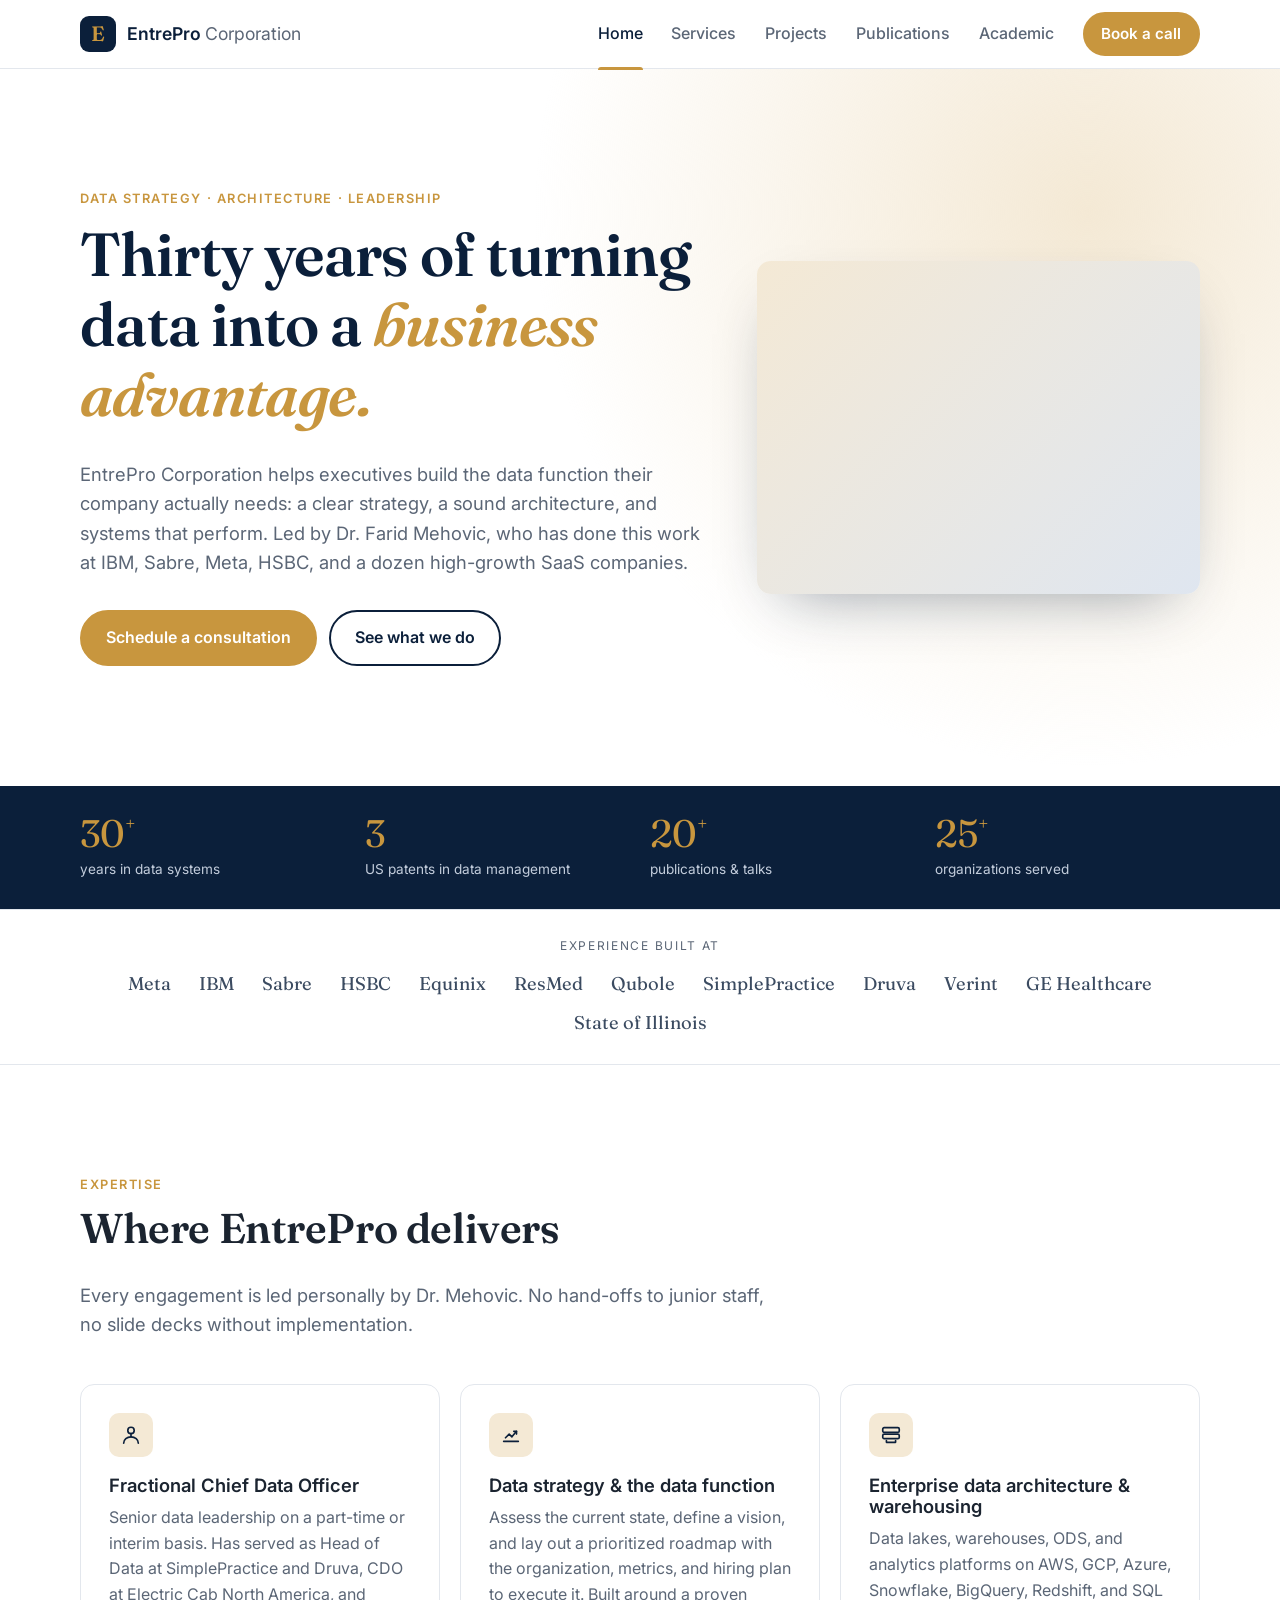
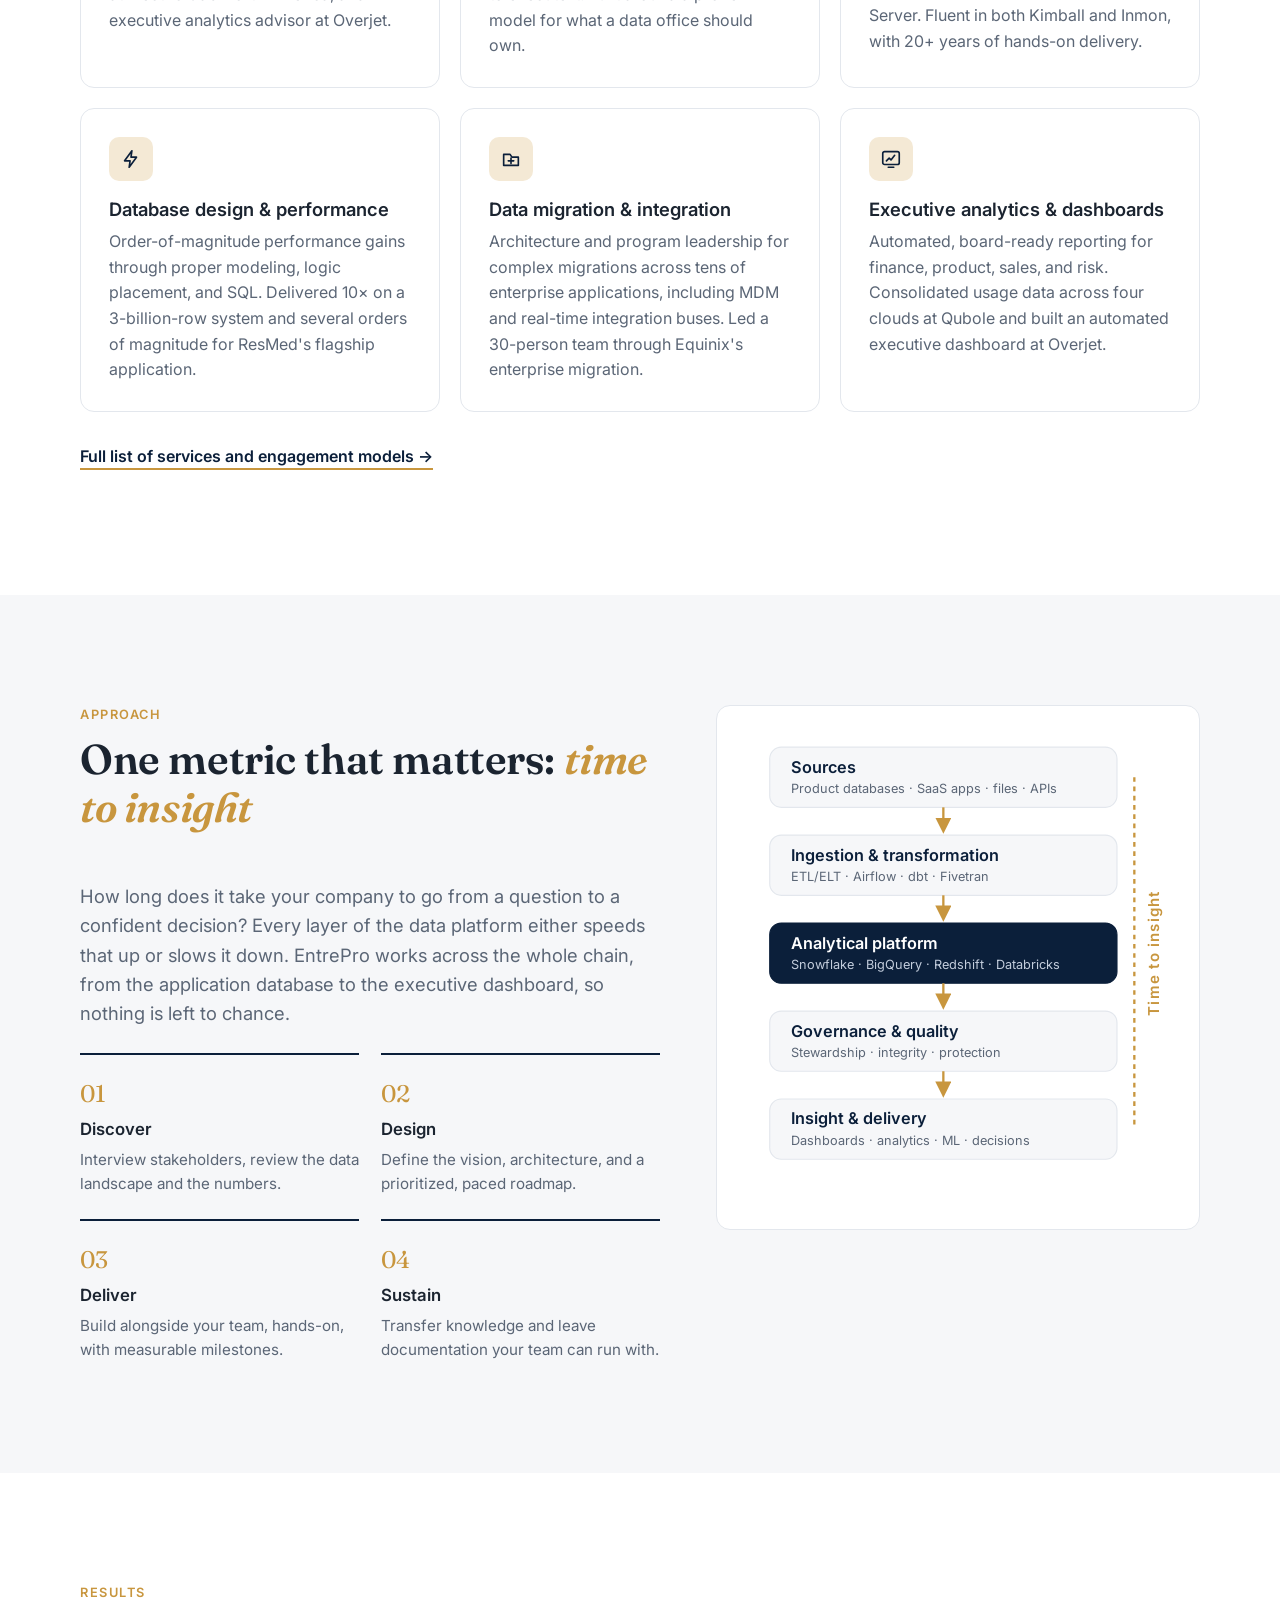
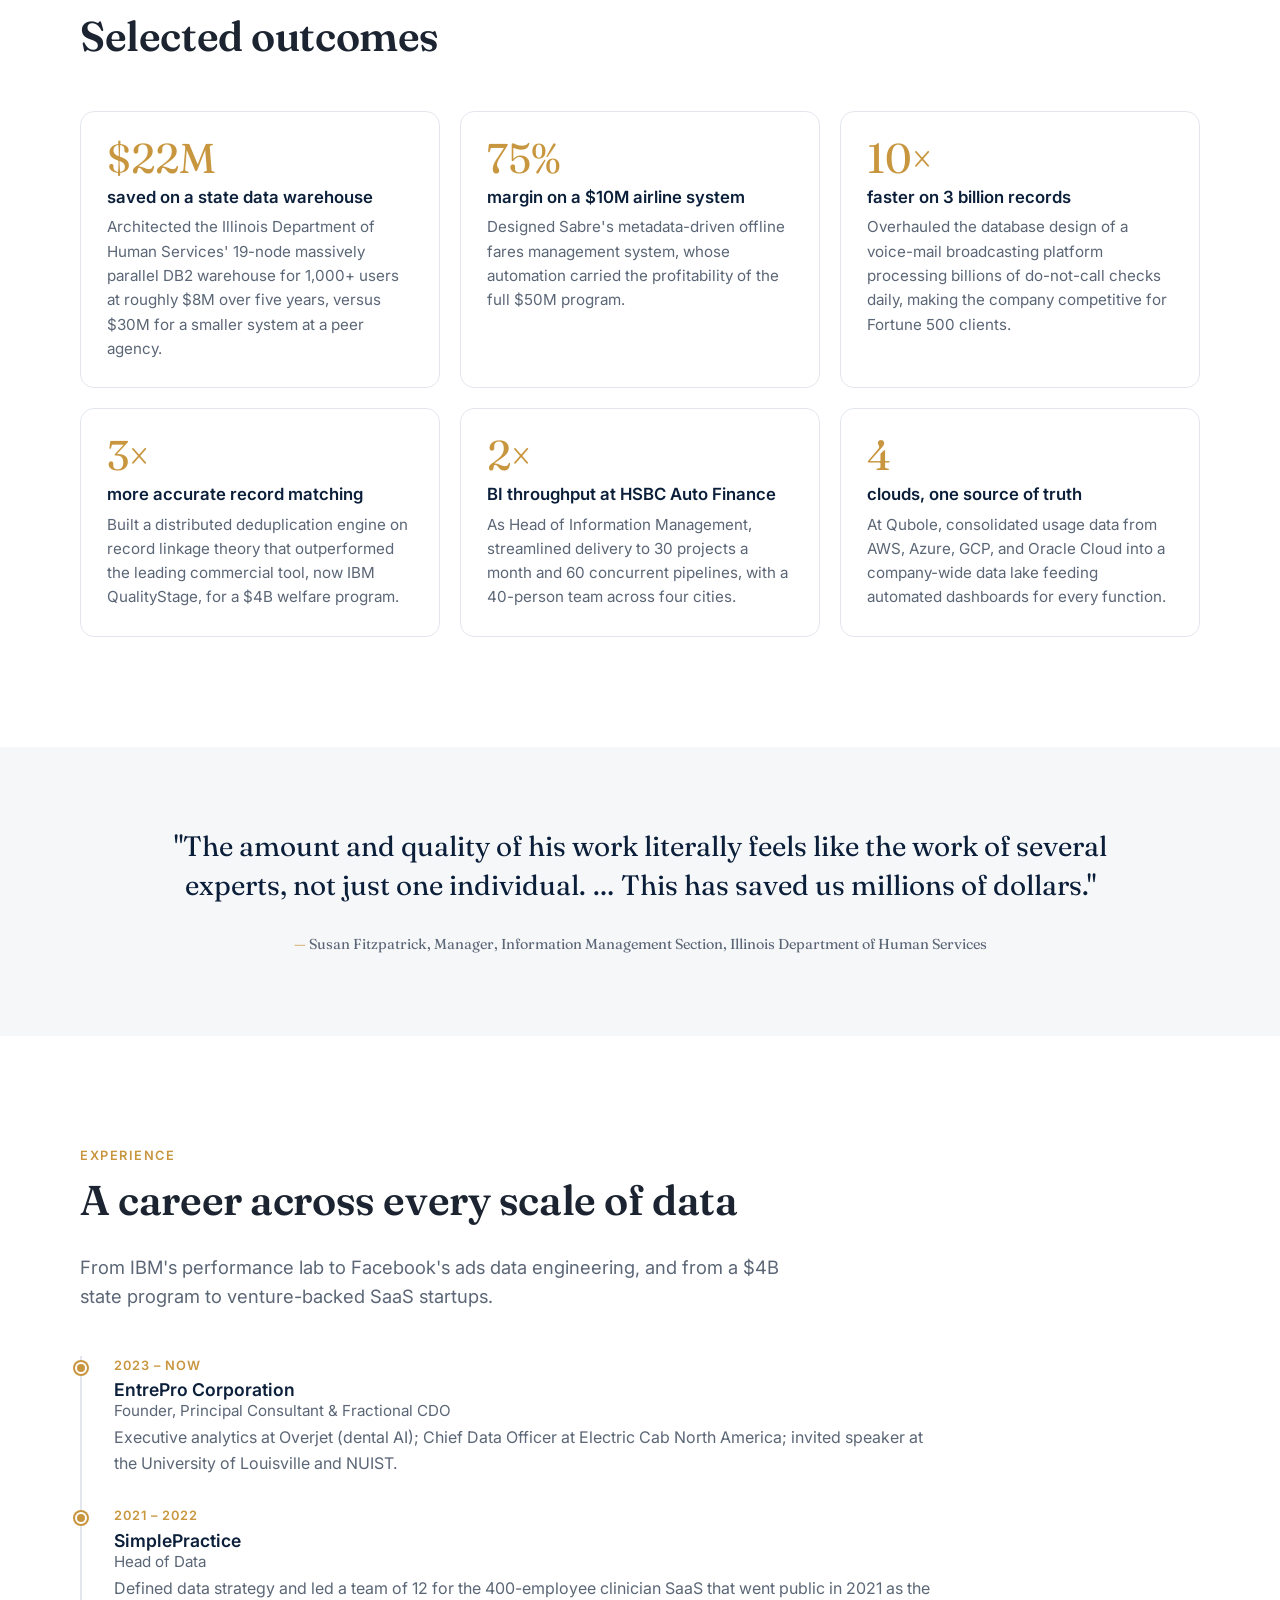
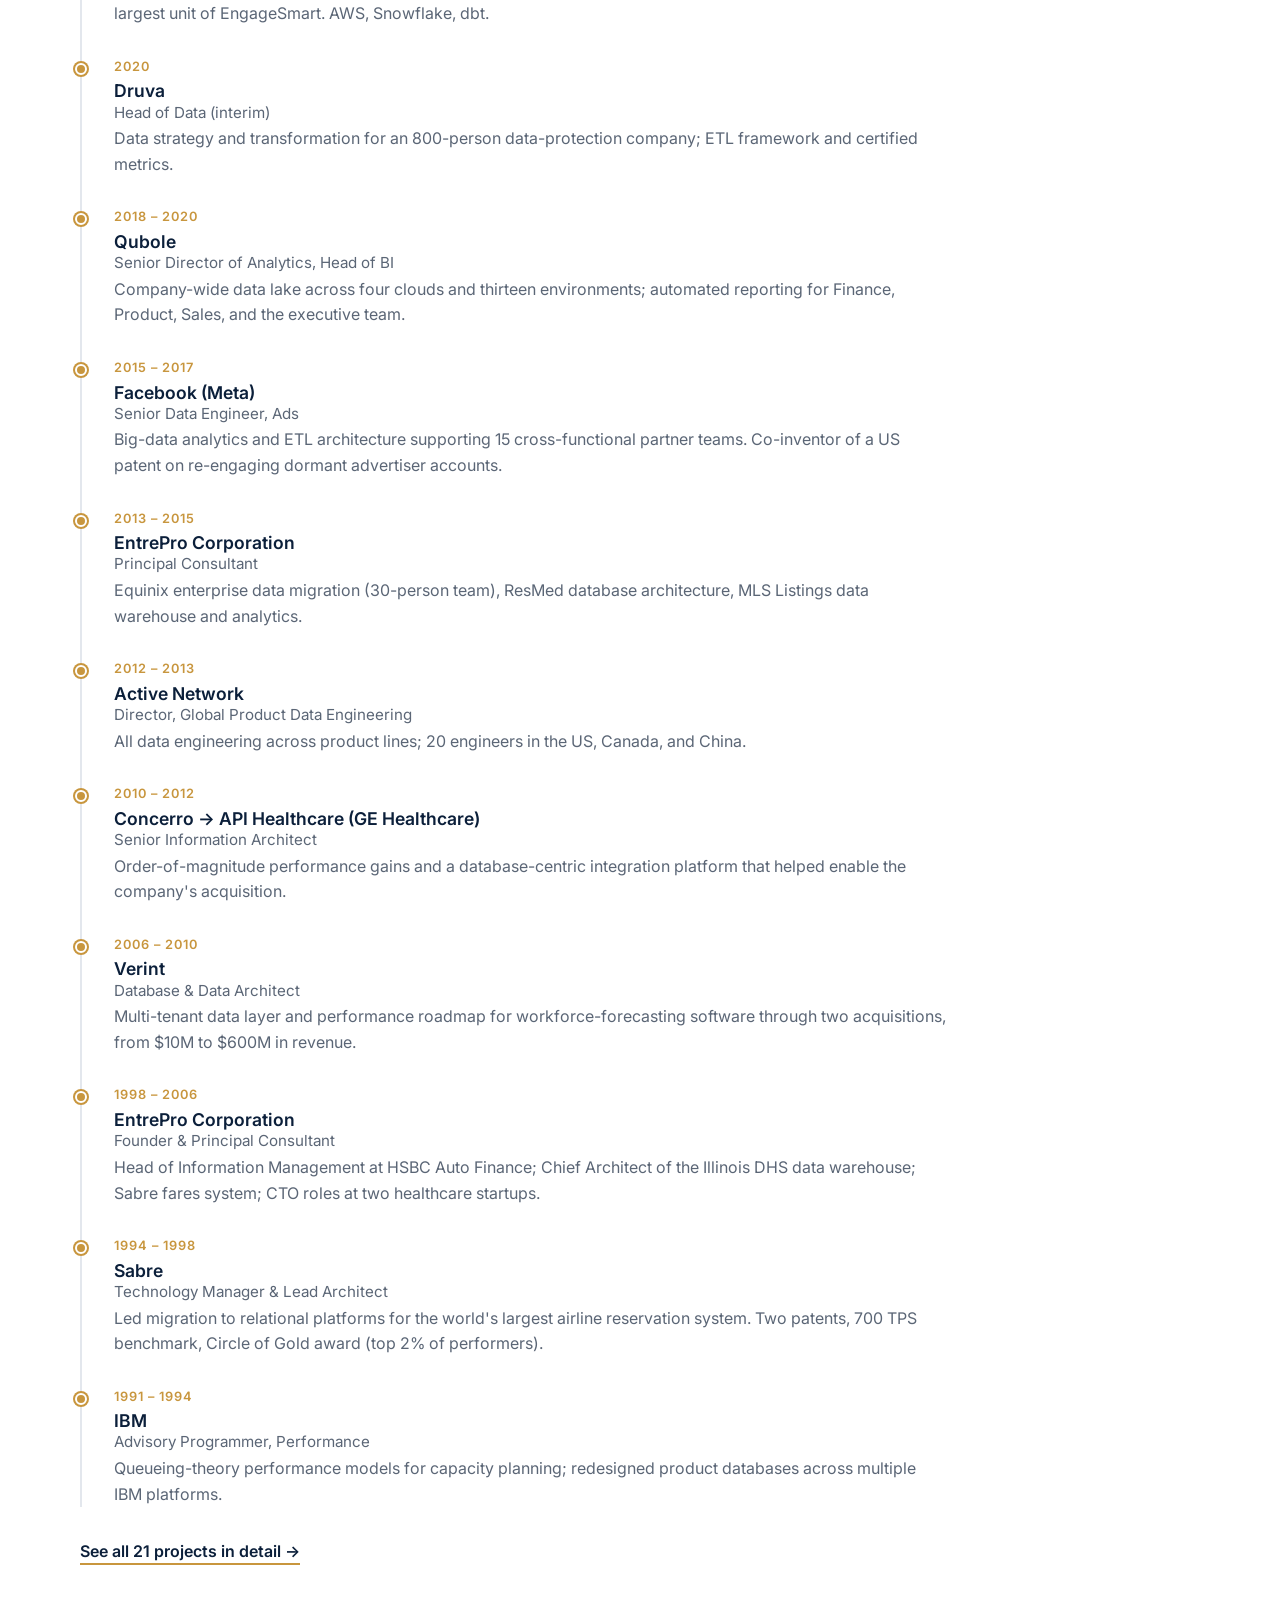
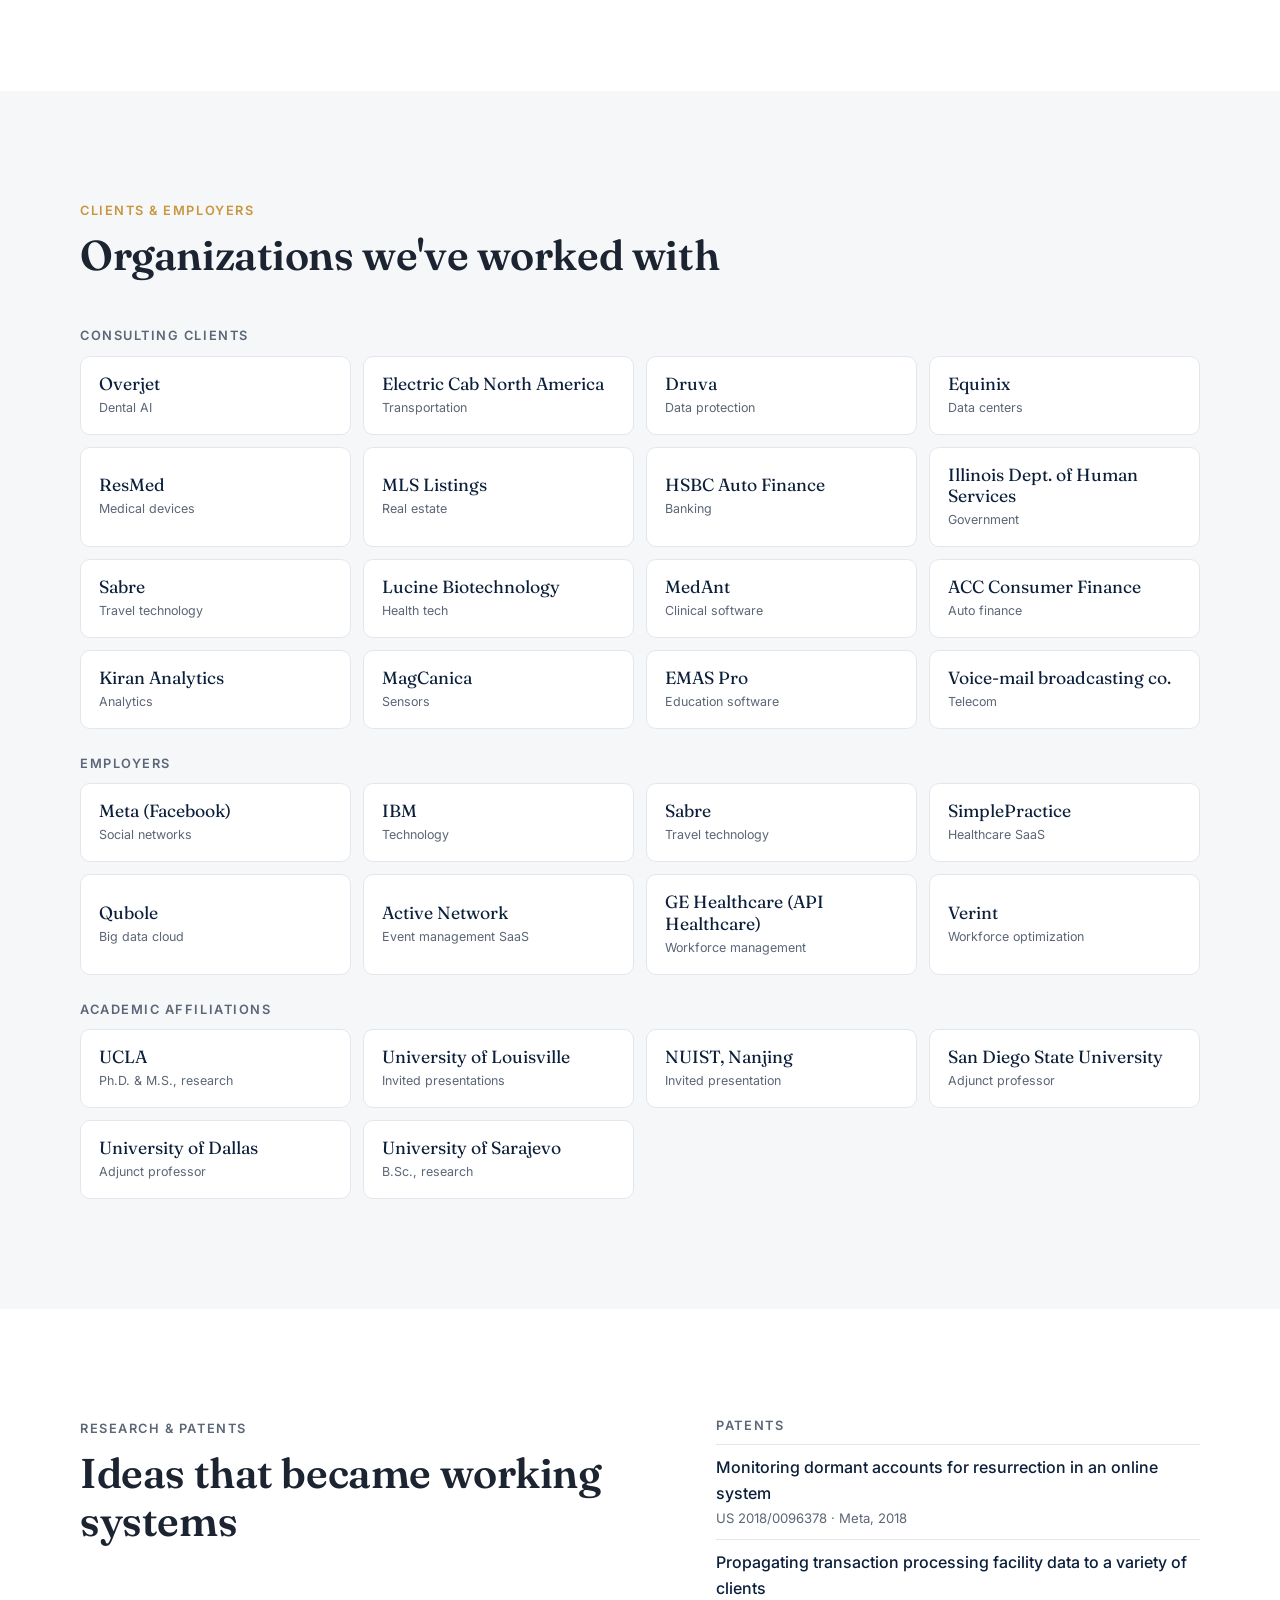
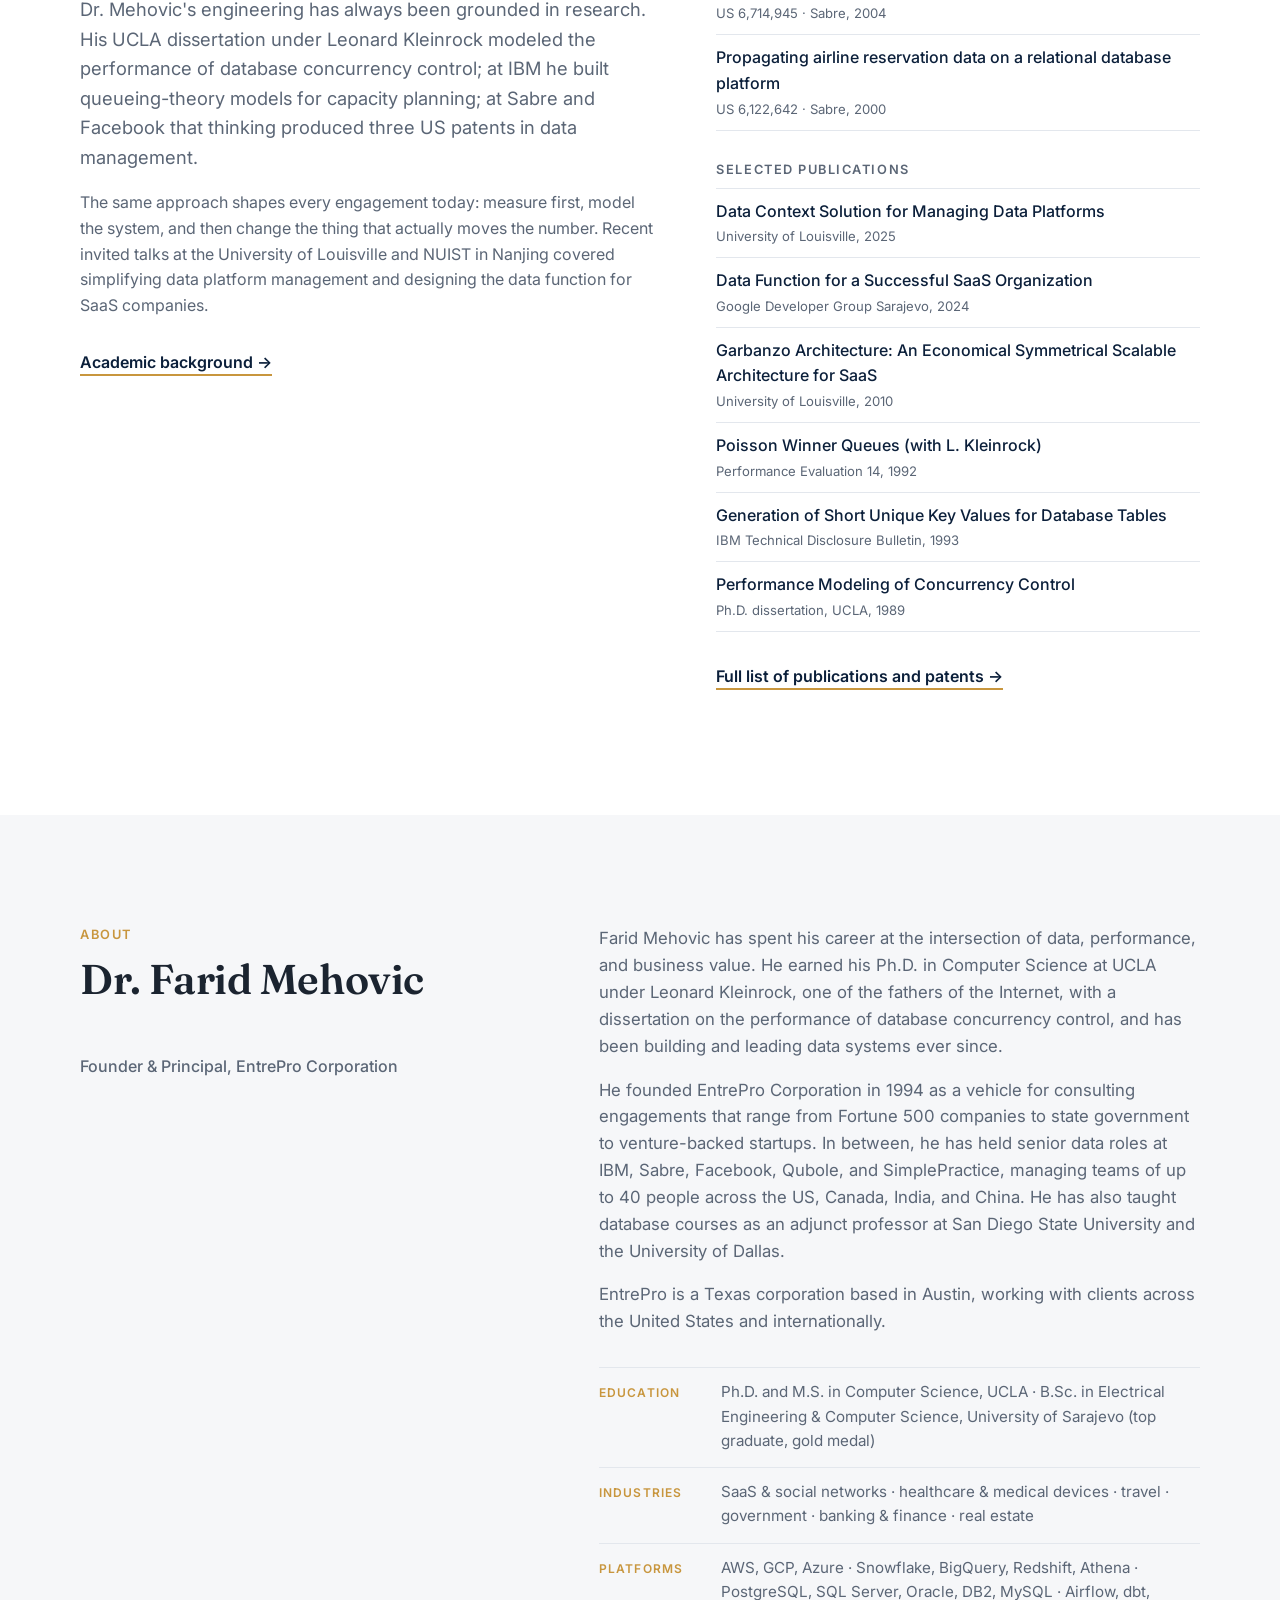
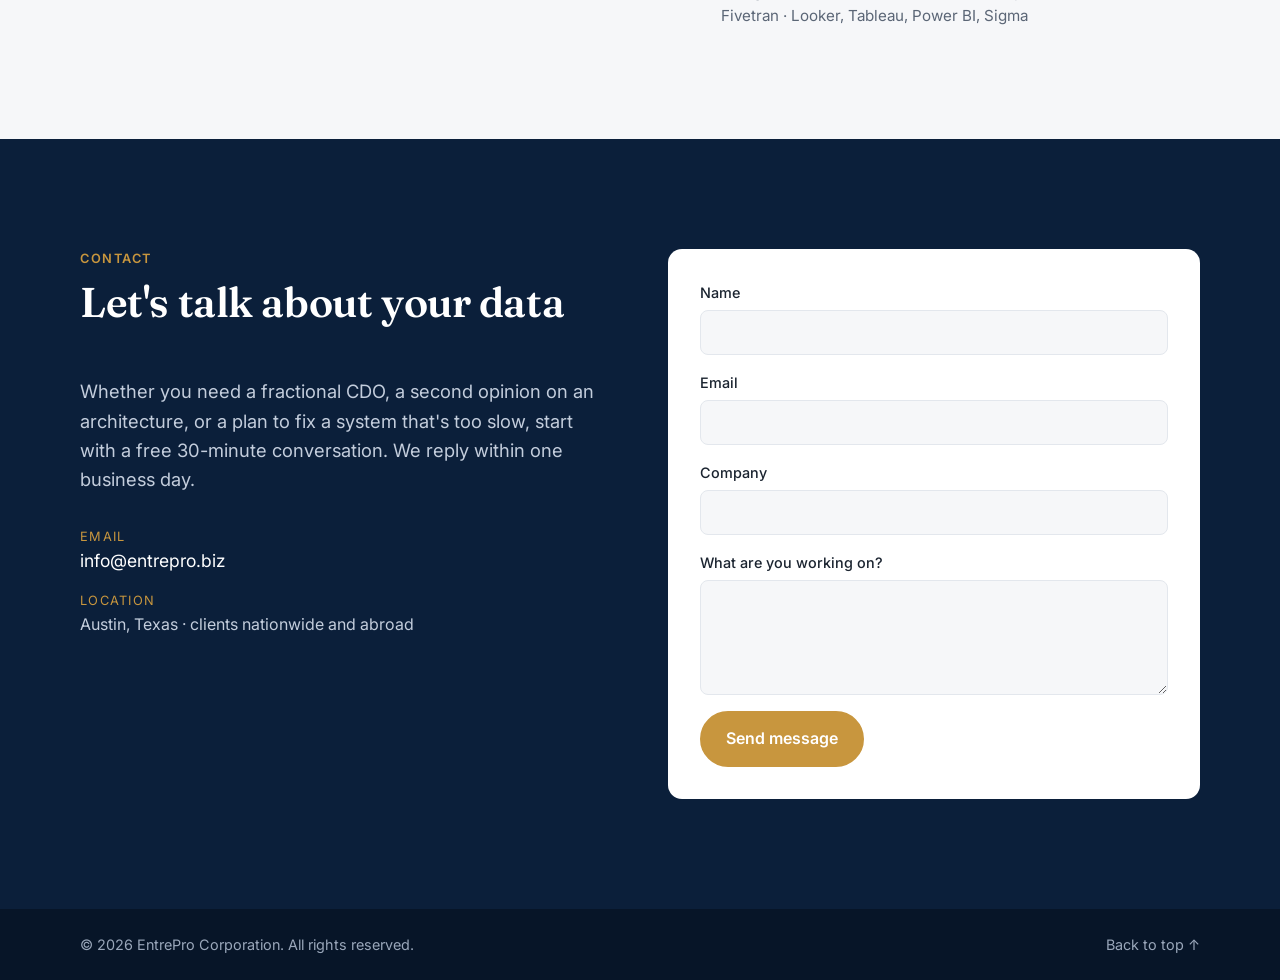
==== commit 6bd51273: "Switch to light heroes with photo slots; remove dark artwork Replace the generated dark SVG backgrou" ====
--- a/index.html
+++ b/index.html
@@ -39,8 +39,7 @@
 
   <main id="top">
     <!-- ───────────────────────── Hero ───────────────────────── -->
-    <section class="hero hero-image">
-      <img class="hero-art" src="assets/art-constellation.svg" alt="" aria-hidden="true">
+    <section class="hero">
       <div class="container hero-grid">
         <div>
           <p class="eyebrow">Data strategy · Architecture · Leadership</p>
@@ -48,33 +47,21 @@
           <p class="lead">EntrePro Corporation helps executives build the data function their company actually needs: a clear strategy, a sound architecture, and systems that perform. Led by Dr. Farid Mehovic, who has done this work at IBM, Sabre, Meta, HSBC, and a dozen high-growth SaaS companies.</p>
           <div class="hero-actions">
             <a href="#contact" class="btn">Schedule a consultation</a>
-            <a href="#expertise" class="btn btn-ghost btn-ghost-light">See what we do</a>
+            <a href="#expertise" class="btn btn-ghost">See what we do</a>
           </div>
         </div>
-        <aside class="hero-card" aria-label="Key facts">
-          <svg class="hero-bg" viewBox="0 0 320 260" aria-hidden="true">
-            <defs>
-              <linearGradient id="hg" x1="0" y1="0" x2="1" y2="1">
-                <stop offset="0" stop-color="#c8963e" stop-opacity=".55"/>
-                <stop offset="1" stop-color="#c8963e" stop-opacity="0"/>
-              </linearGradient>
-            </defs>
-            <g stroke="url(#hg)" stroke-width="1.2" fill="none">
-              <path d="M20 200 L90 120 L160 150 L230 60 L300 90"/>
-              <path d="M20 230 L90 180 L160 200 L230 130 L300 160" opacity=".6"/>
-            </g>
-            <g fill="#c8963e">
-              <circle cx="90" cy="120" r="3.5"/><circle cx="160" cy="150" r="3.5"/>
-              <circle cx="230" cy="60" r="3.5"/><circle cx="300" cy="90" r="3.5"/>
-            </g>
-          </svg>
-          <div class="stats">
-            <div class="stat"><span class="stat-num">30<sup>+</sup></span><span class="stat-label">years in data systems</span></div>
-            <div class="stat"><span class="stat-num">3</span><span class="stat-label">US patents in data management</span></div>
-            <div class="stat"><span class="stat-num">20<sup>+</sup></span><span class="stat-label">publications &amp; talks</span></div>
-            <div class="stat"><span class="stat-num">25<sup>+</sup></span><span class="stat-label">organizations served</span></div>
-          </div>
-        </aside>
+        <figure class="hero-photo">
+          <img src="assets/photos/home.jpg" alt="Sunrise over a mountain range" onerror="this.style.display='none'">
+        </figure>
+      </div>
+    </section>
+
+    <section class="stats-strip" aria-label="Key facts">
+      <div class="container stats">
+        <div class="stat"><span class="stat-num">30<sup>+</sup></span><span class="stat-label">years in data systems</span></div>
+        <div class="stat"><span class="stat-num">3</span><span class="stat-label">US patents in data management</span></div>
+        <div class="stat"><span class="stat-num">20<sup>+</sup></span><span class="stat-label">publications &amp; talks</span></div>
+        <div class="stat"><span class="stat-num">25<sup>+</sup></span><span class="stat-label">organizations served</span></div>
       </div>
     </section>
 
@@ -244,8 +231,7 @@
     </section>
 
     <!-- ───────────────────────── Testimonial ───────────────────────── -->
-    <section class="section section-dark quote-section band">
-      <img class="band-art" src="assets/art-bars.svg" alt="" aria-hidden="true">
+    <section class="section section-alt quote-section">
       <div class="container">
         <blockquote class="big-quote">
           <p>"The amount and quality of his work literally feels like the work of several experts, not just one individual. &hellip; This has saved us millions of dollars."</p>
--- a/styles.css
+++ b/styles.css
@@ -229,6 +229,7 @@
   .logo-grid { grid-template-columns: repeat(3, 1fr); }
 }
 @media (max-width: 720px) {
+  .stats-strip .stats { grid-template-columns: 1fr 1fr; }
   .results, .steps-compact { grid-template-columns: 1fr; }
   .logo-grid { grid-template-columns: repeat(2, 1fr); }
   .stats { gap: 18px 14px; }
@@ -245,21 +246,15 @@
 .nav-links .tab.active { color: var(--navy); }
 .nav-links .tab.active::after { content: ""; position: absolute; left: 0; right: 0; bottom: -1px; height: 3px; background: var(--gold); border-radius: 3px 3px 0 0; }
 
-.hero-image, .page-hero { position: relative; overflow: hidden; color: #fff; background: var(--navy); }
-.hero-art { position: absolute; inset: 0; width: 100%; height: 100%; object-fit: cover; }
-.hero-image .container, .page-hero .container { position: relative; }
-.hero-image h1, .page-hero h1 { color: #fff; }
-.hero-image .lead, .page-hero .lead { color: #d7deea; }
-.hero-image .hero-card { background: rgba(7,21,40,.78); backdrop-filter: blur(6px); border: 1px solid rgba(200,150,62,.35); }
-.btn-ghost-light { color: #fff; border-color: rgba(255,255,255,.7); }
-.btn-ghost-light:hover { background: #fff; color: var(--navy); border-color: #fff; }
-.page-hero { padding: clamp(64px, 9vw, 110px) 0; }
-.page-hero h1 { max-width: 16em; }
+.page-hero { padding: clamp(56px, 8vw, 96px) 0; background: radial-gradient(circle at 85% 20%, var(--gold-soft), transparent 45%), var(--bg); }
+.page-hero h1 { color: var(--navy); }
 .page-hero h1 em { font-style: italic; color: var(--gold); }
-
-.band { position: relative; overflow: hidden; }
-.band-art { position: absolute; inset: 0; width: 100%; height: 100%; object-fit: cover; opacity: .55; }
-.band .container { position: relative; }
+.hero-photo { margin: 0; aspect-ratio: 4 / 3; border-radius: var(--radius); overflow: hidden; background: linear-gradient(135deg, var(--gold-soft), #dfe6f0); box-shadow: 0 24px 60px -28px rgba(11,31,58,.45); }
+.hero-photo img { width: 100%; height: 100%; object-fit: cover; }
+.stats-strip { background: var(--navy); color: #fff; padding: 28px 0; }
+.stats-strip .stats { grid-template-columns: repeat(4, 1fr); gap: 20px; }
+.quote-section .big-quote p { color: var(--navy); }
+.quote-section .big-quote footer { color: var(--muted); }
 
 .more-link { margin-top: 2em; }
 .more-link a, .text-link { color: var(--navy); font-weight: 600; text-decoration: none; border-bottom: 2px solid var(--gold); padding-bottom: 2px; }
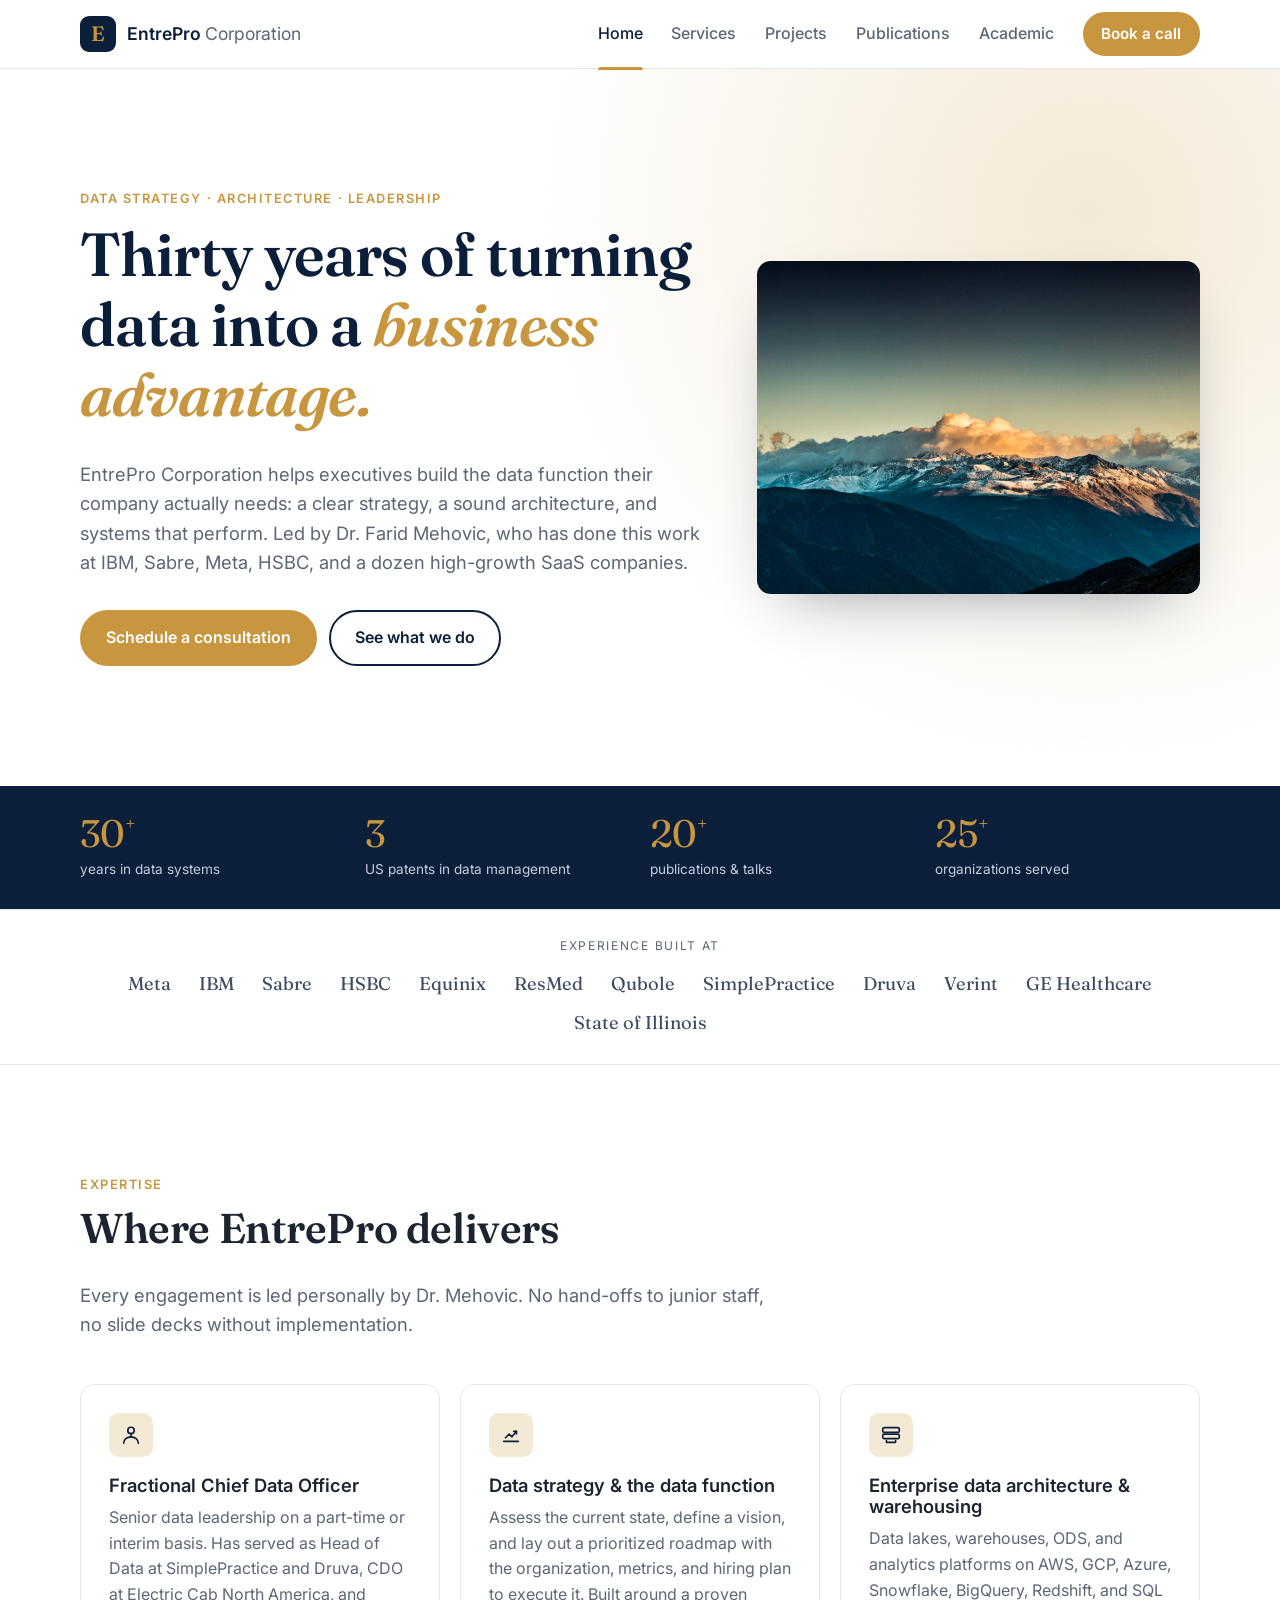
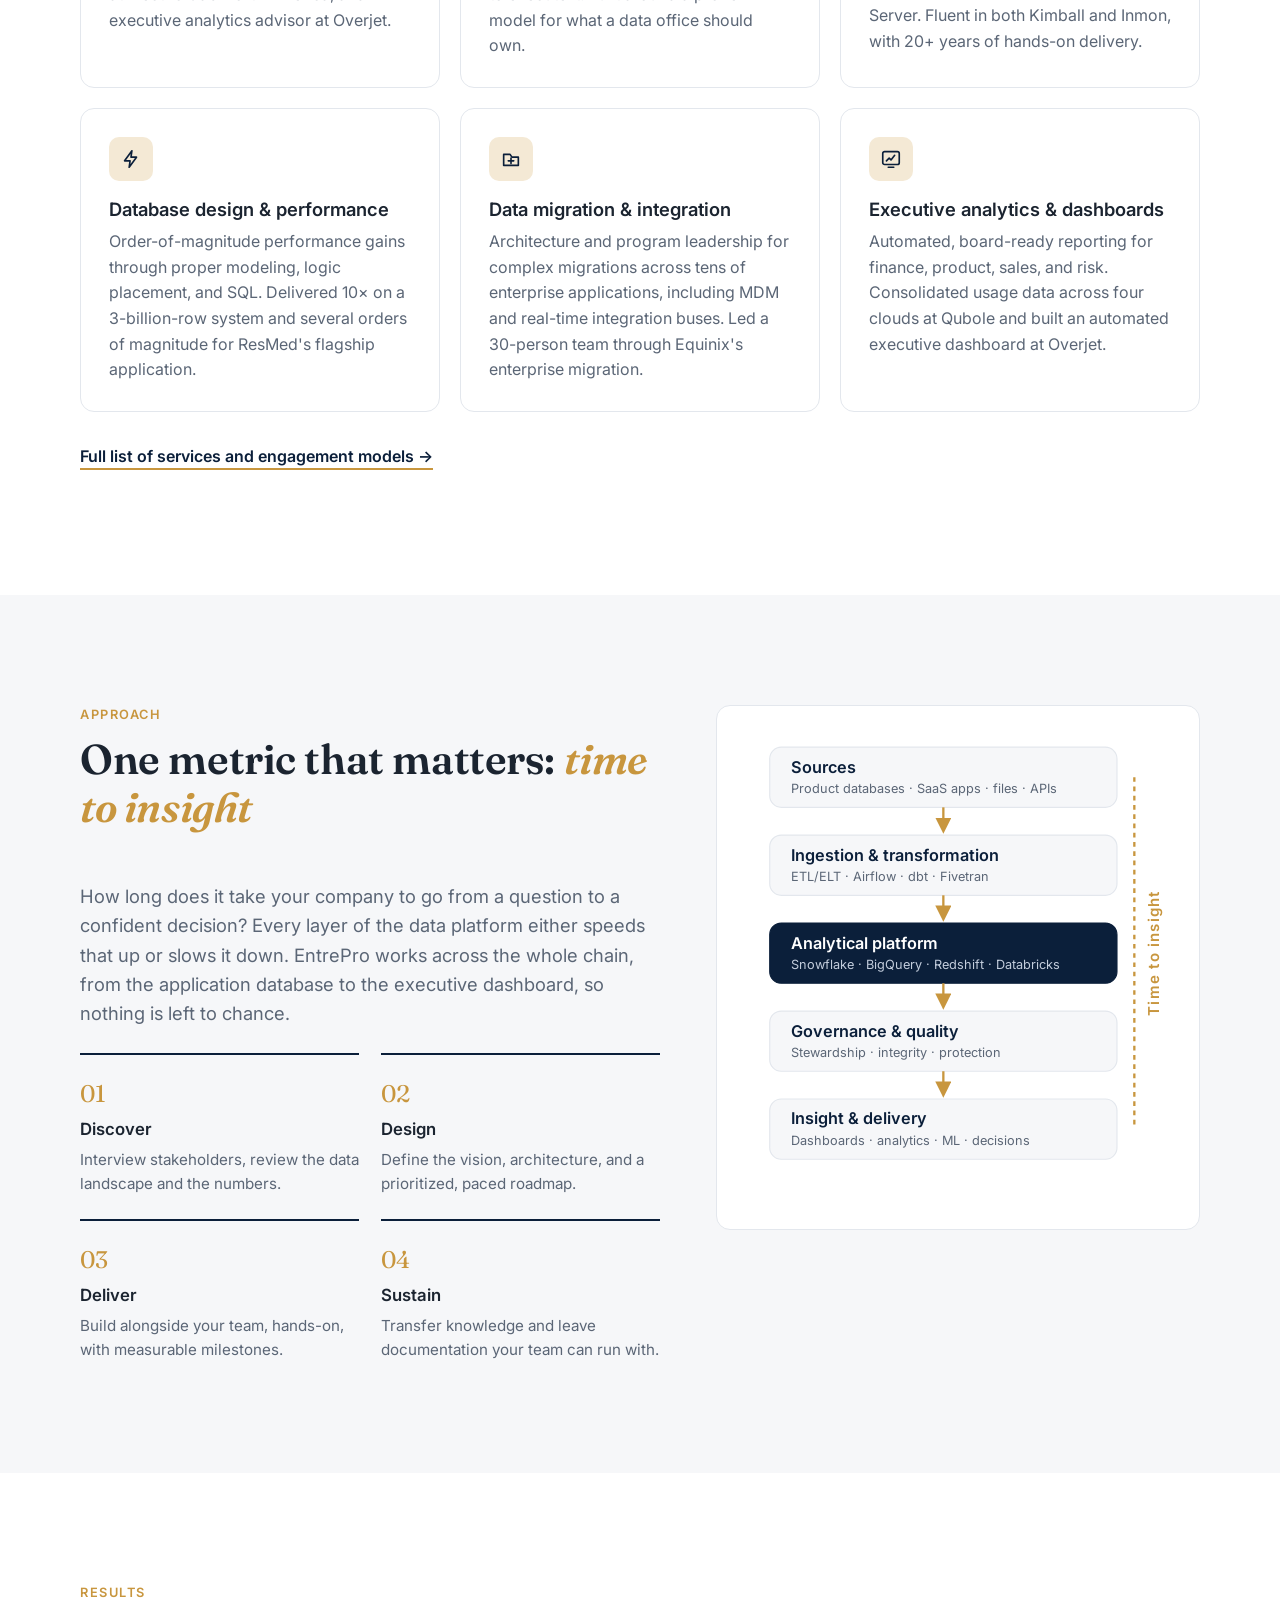
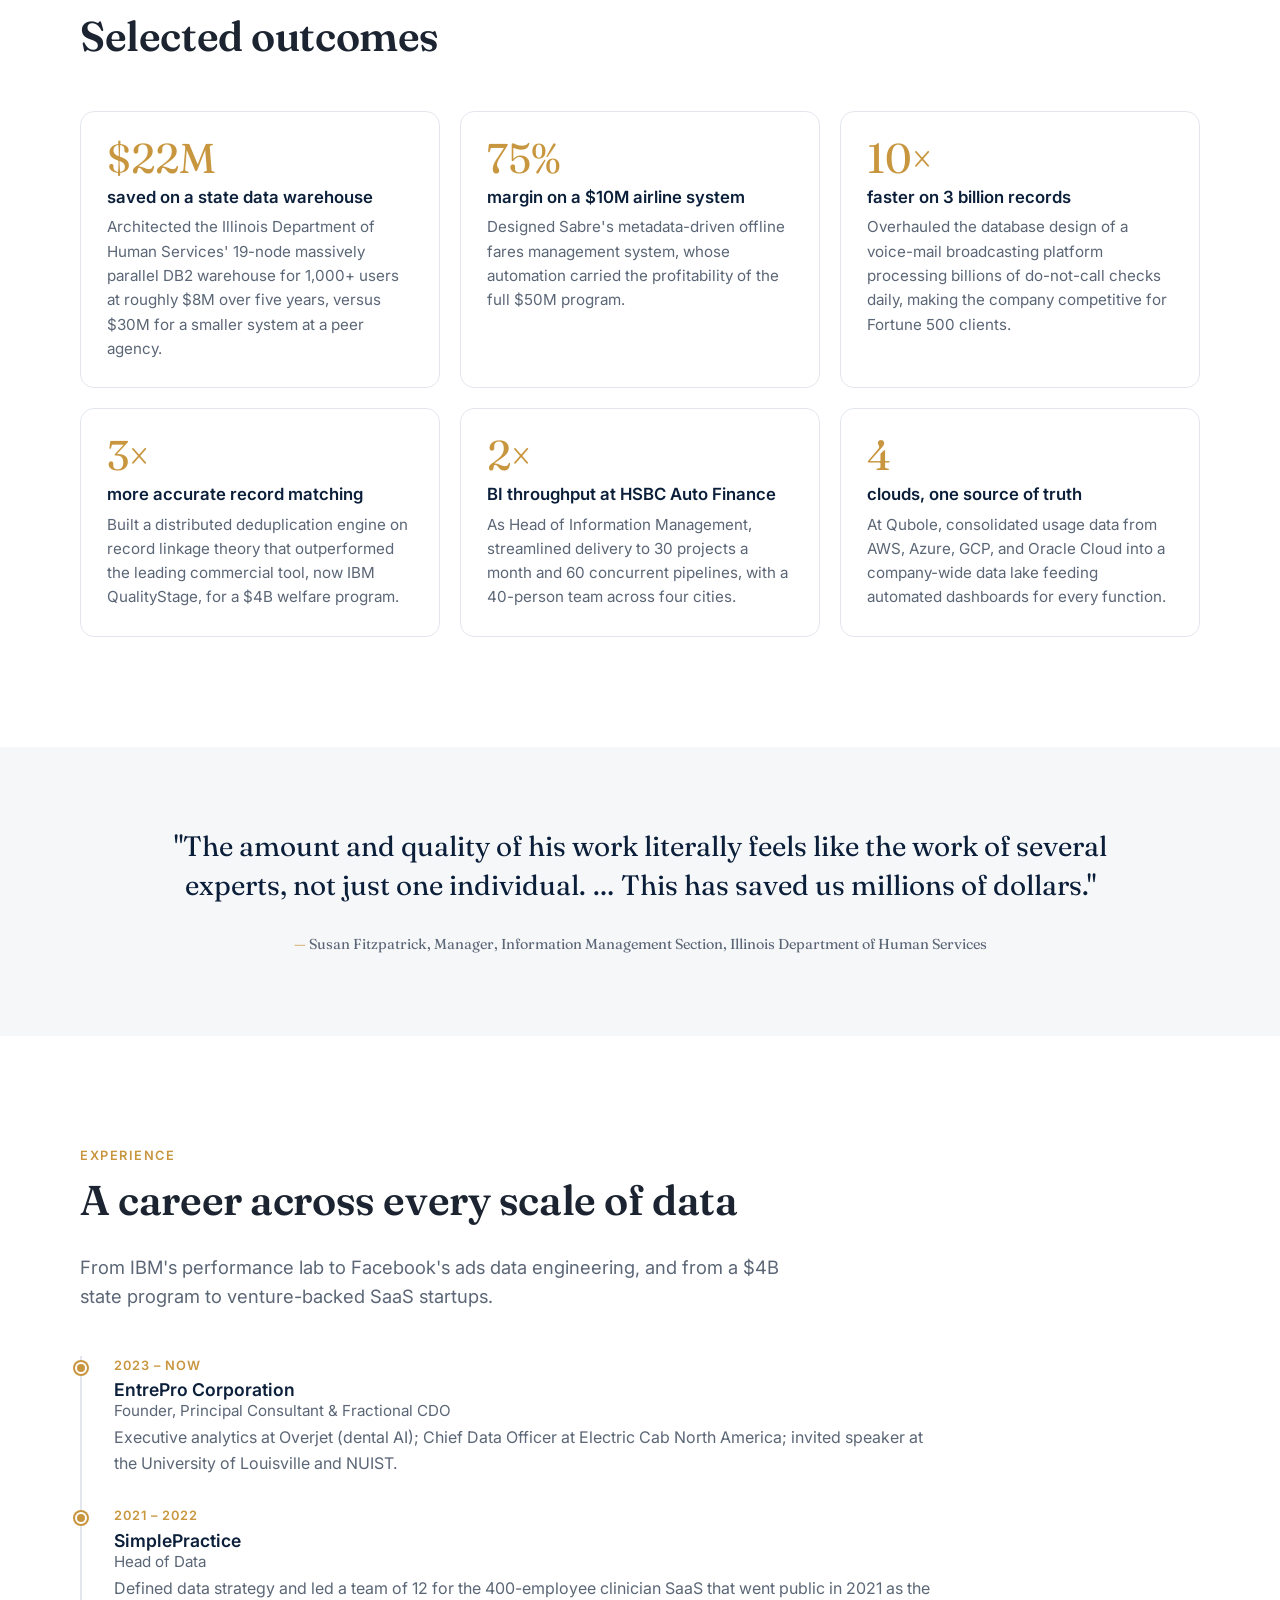
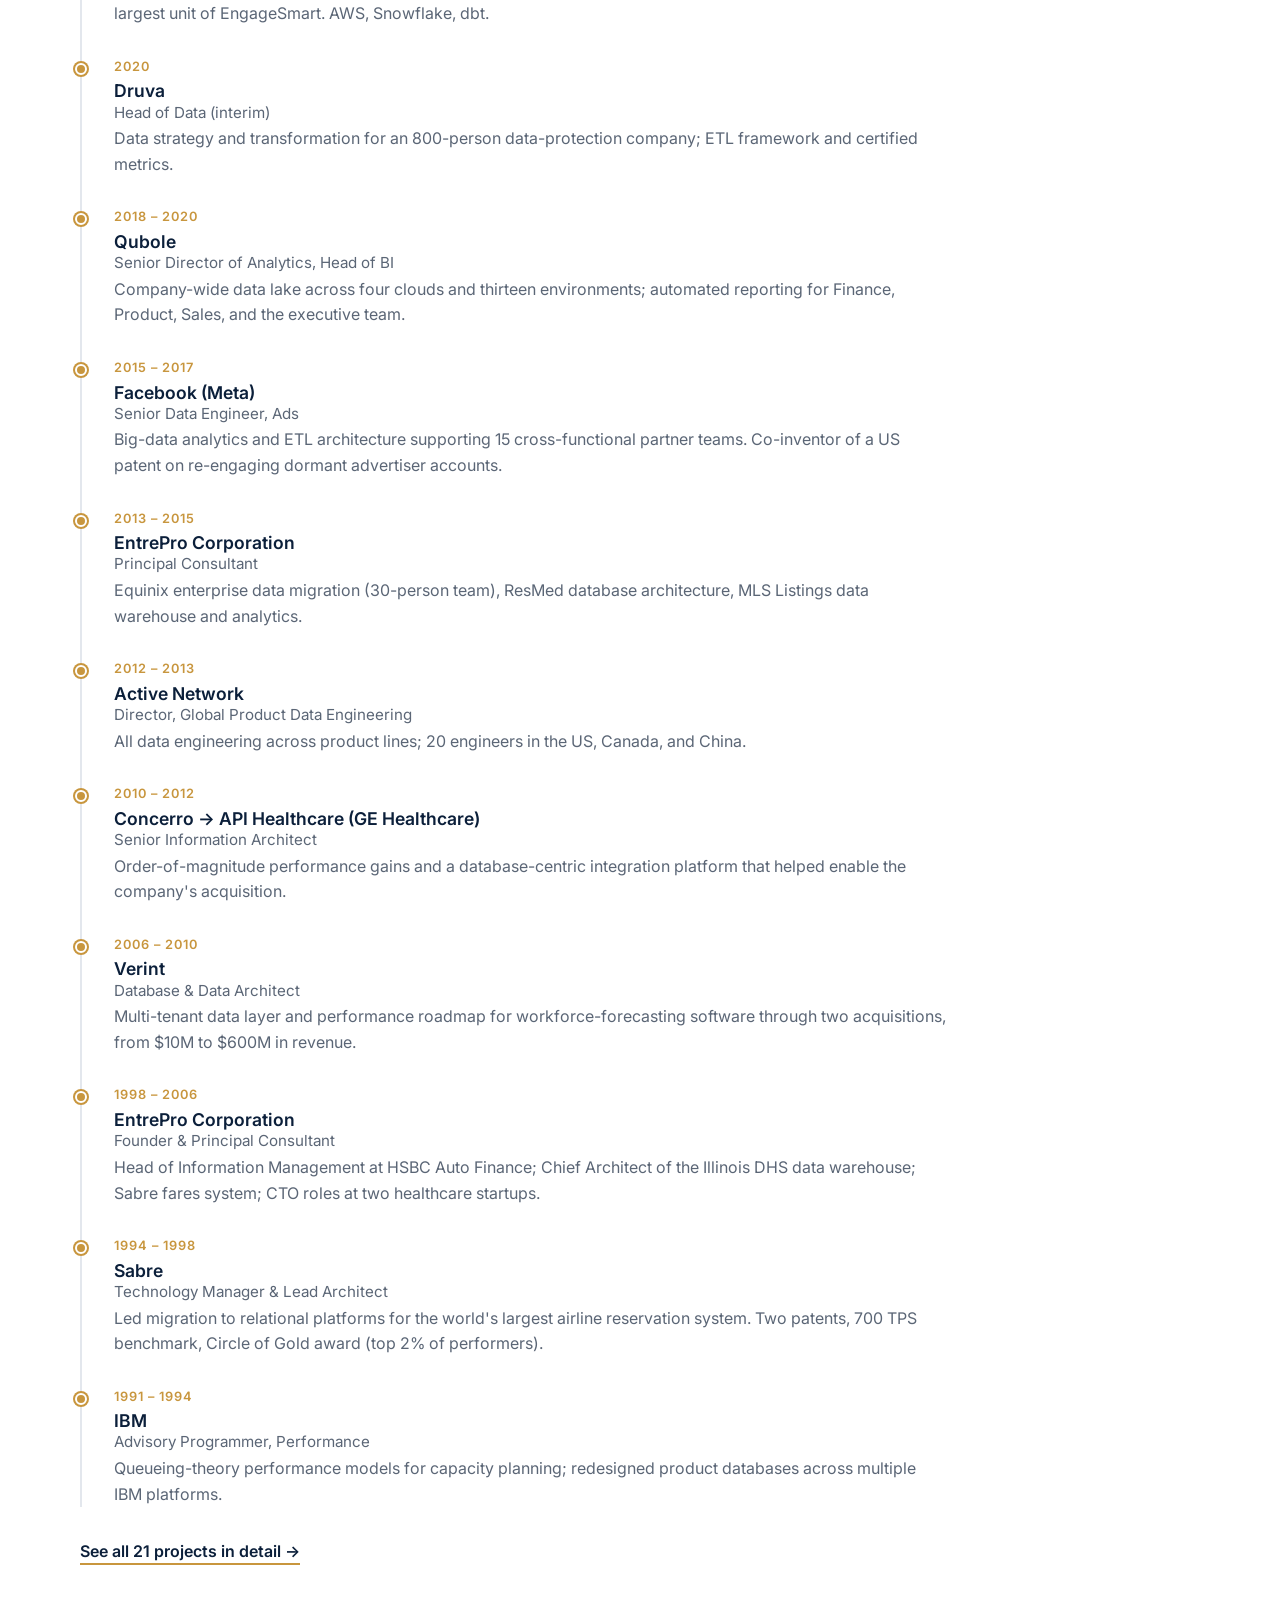
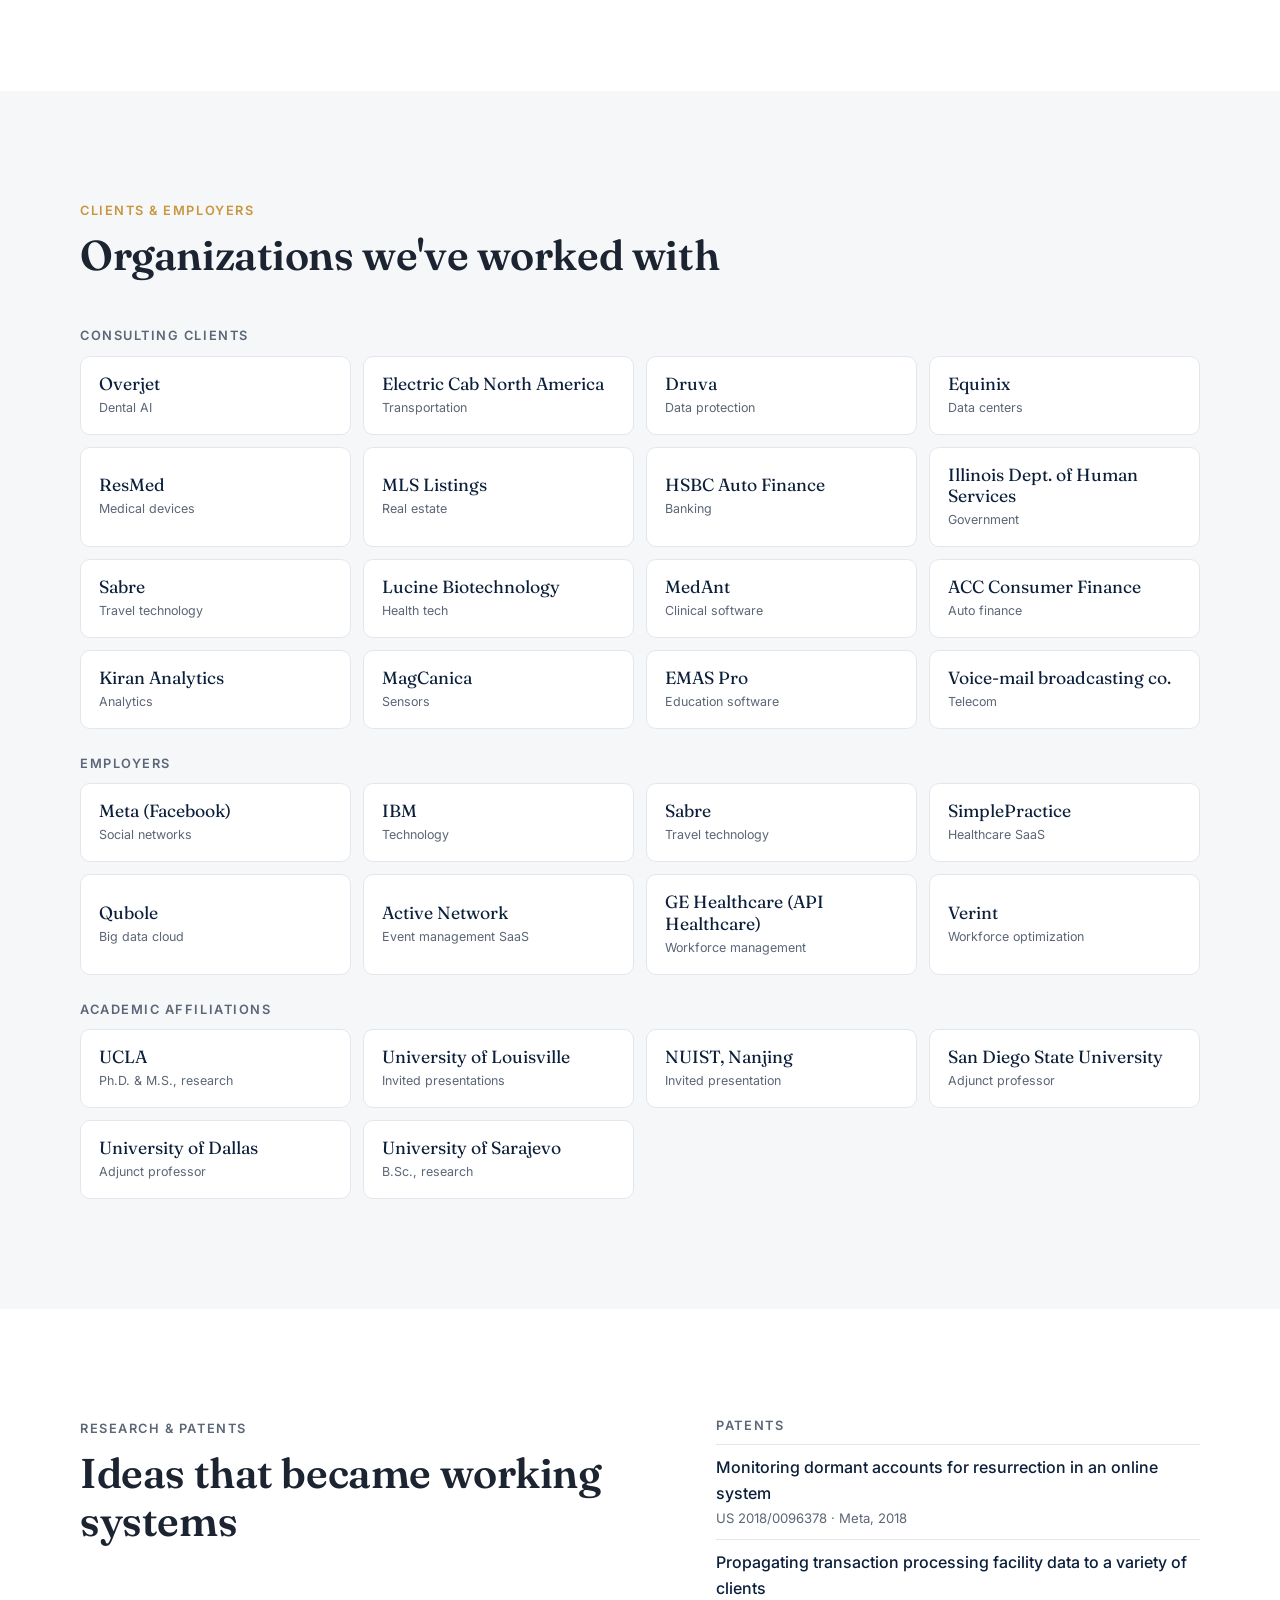
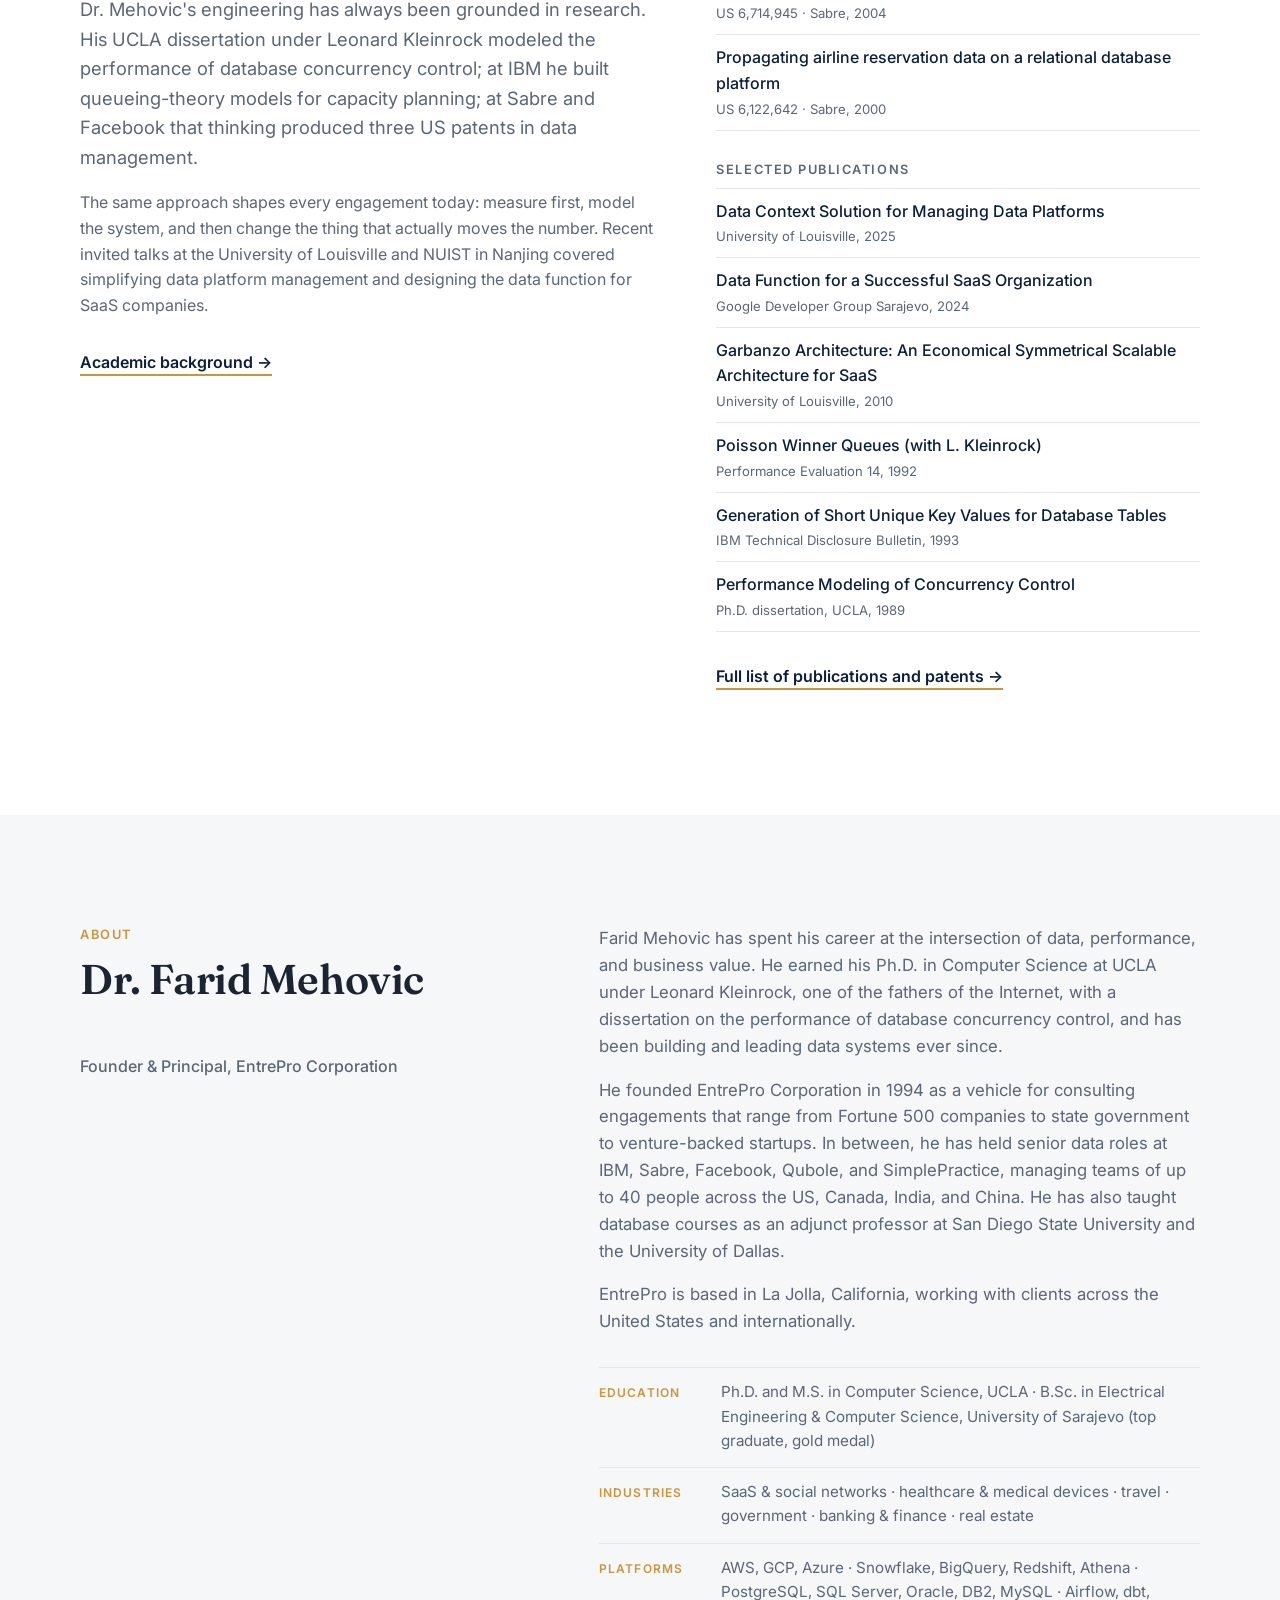
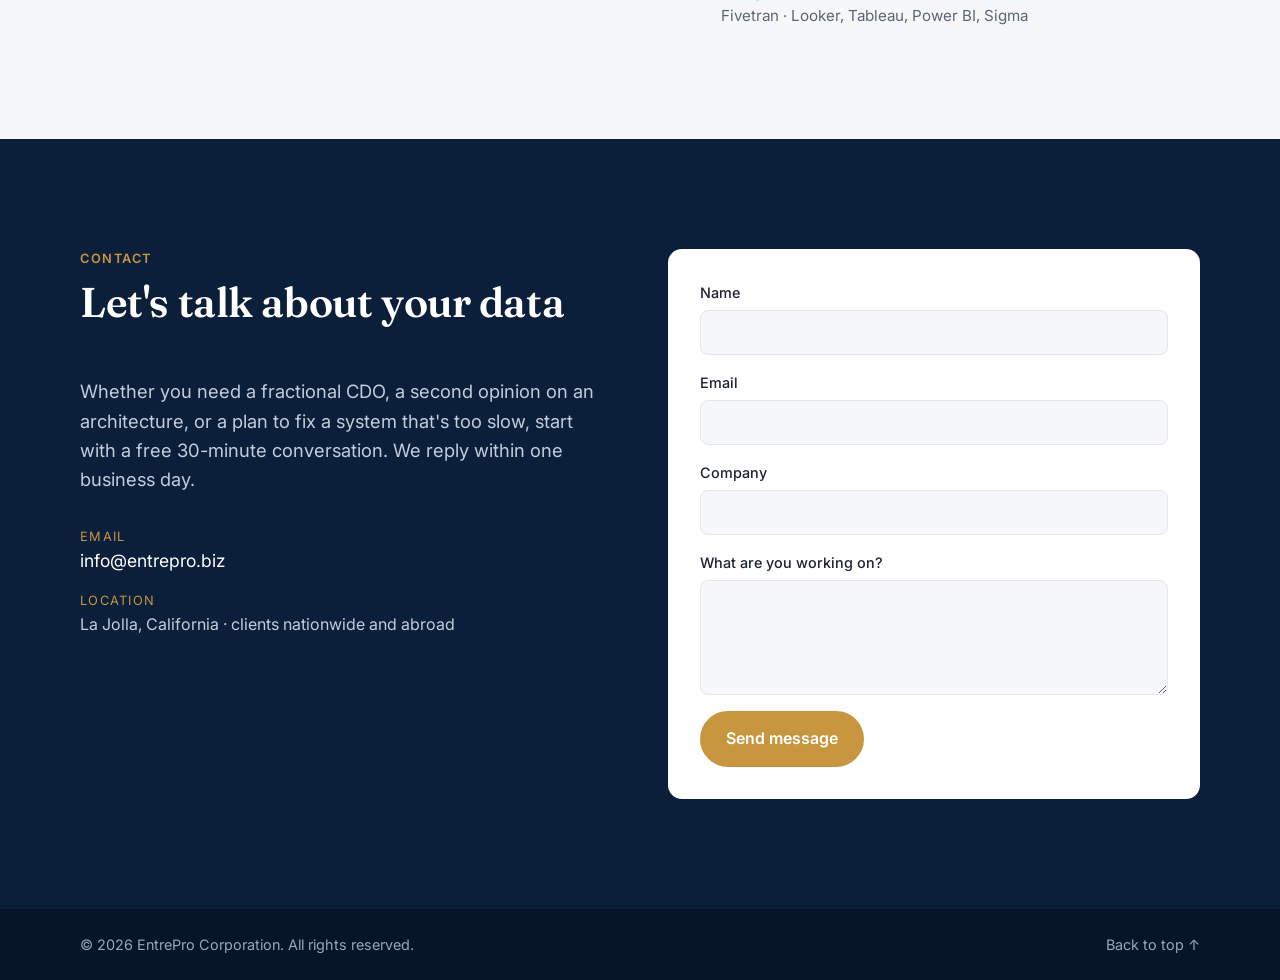
==== commit 51e18bb5: "Correct company location to La Jolla, California Co-Authored-By: Claude Fable 5.1 <noreply@anthropic" ====
--- a/index.html
+++ b/index.html
@@ -404,7 +404,7 @@
         <div class="about-copy">
           <p>Farid Mehovic has spent his career at the intersection of data, performance, and business value. He earned his Ph.D. in Computer Science at UCLA under Leonard Kleinrock, one of the fathers of the Internet, with a dissertation on the performance of database concurrency control, and has been building and leading data systems ever since.</p>
           <p>He founded EntrePro Corporation in 1994 as a vehicle for consulting engagements that range from Fortune 500 companies to state government to venture-backed startups. In between, he has held senior data roles at IBM, Sabre, Facebook, Qubole, and SimplePractice, managing teams of up to 40 people across the US, Canada, India, and China. He has also taught database courses as an adjunct professor at San Diego State University and the University of Dallas.</p>
-          <p>EntrePro is a Texas corporation based in Austin, working with clients across the United States and internationally.</p>
+          <p>EntrePro is based in La Jolla, California, working with clients across the United States and internationally.</p>
           <dl class="facts">
             <div><dt>Education</dt><dd>Ph.D. and M.S. in Computer Science, UCLA · B.Sc. in Electrical Engineering &amp; Computer Science, University of Sarajevo (top graduate, gold medal)</dd></div>
             <div><dt>Industries</dt><dd>SaaS &amp; social networks · healthcare &amp; medical devices · travel · government · banking &amp; finance · real estate</dd></div>
@@ -423,7 +423,7 @@
           <p class="lead">Whether you need a fractional CDO, a second opinion on an architecture, or a plan to fix a system that's too slow, start with a free 30-minute conversation. We reply within one business day.</p>
           <ul class="contact-list">
             <li><span>Email</span><a href="mailto:info@entrepro.biz">info@entrepro.biz</a></li>
-            <li><span>Location</span>Austin, Texas · clients nationwide and abroad</li>
+            <li><span>Location</span>La Jolla, California · clients nationwide and abroad</li>
           </ul>
         </div>
         <!-- Submissions are emailed to info@entrepro.biz via FormSubmit (formsubmit.co). The first submission triggers a one-time activation email. -->
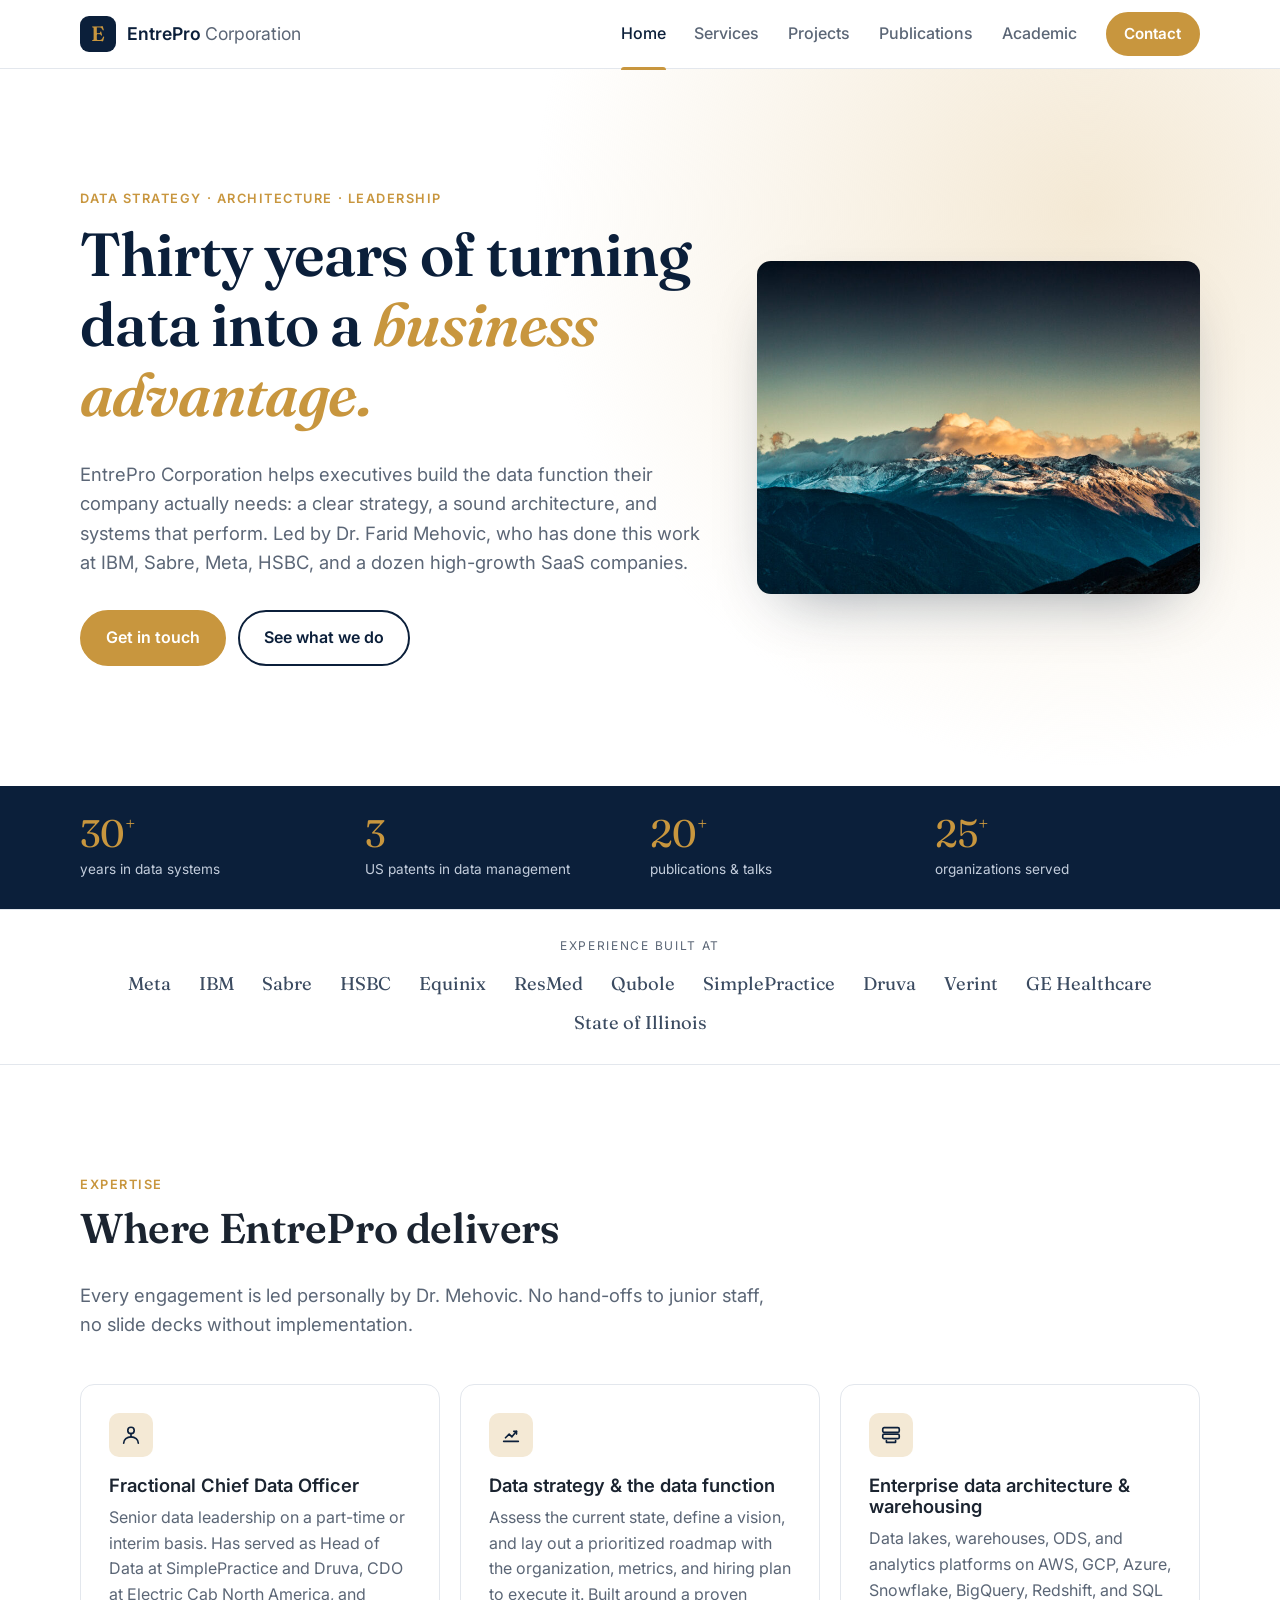
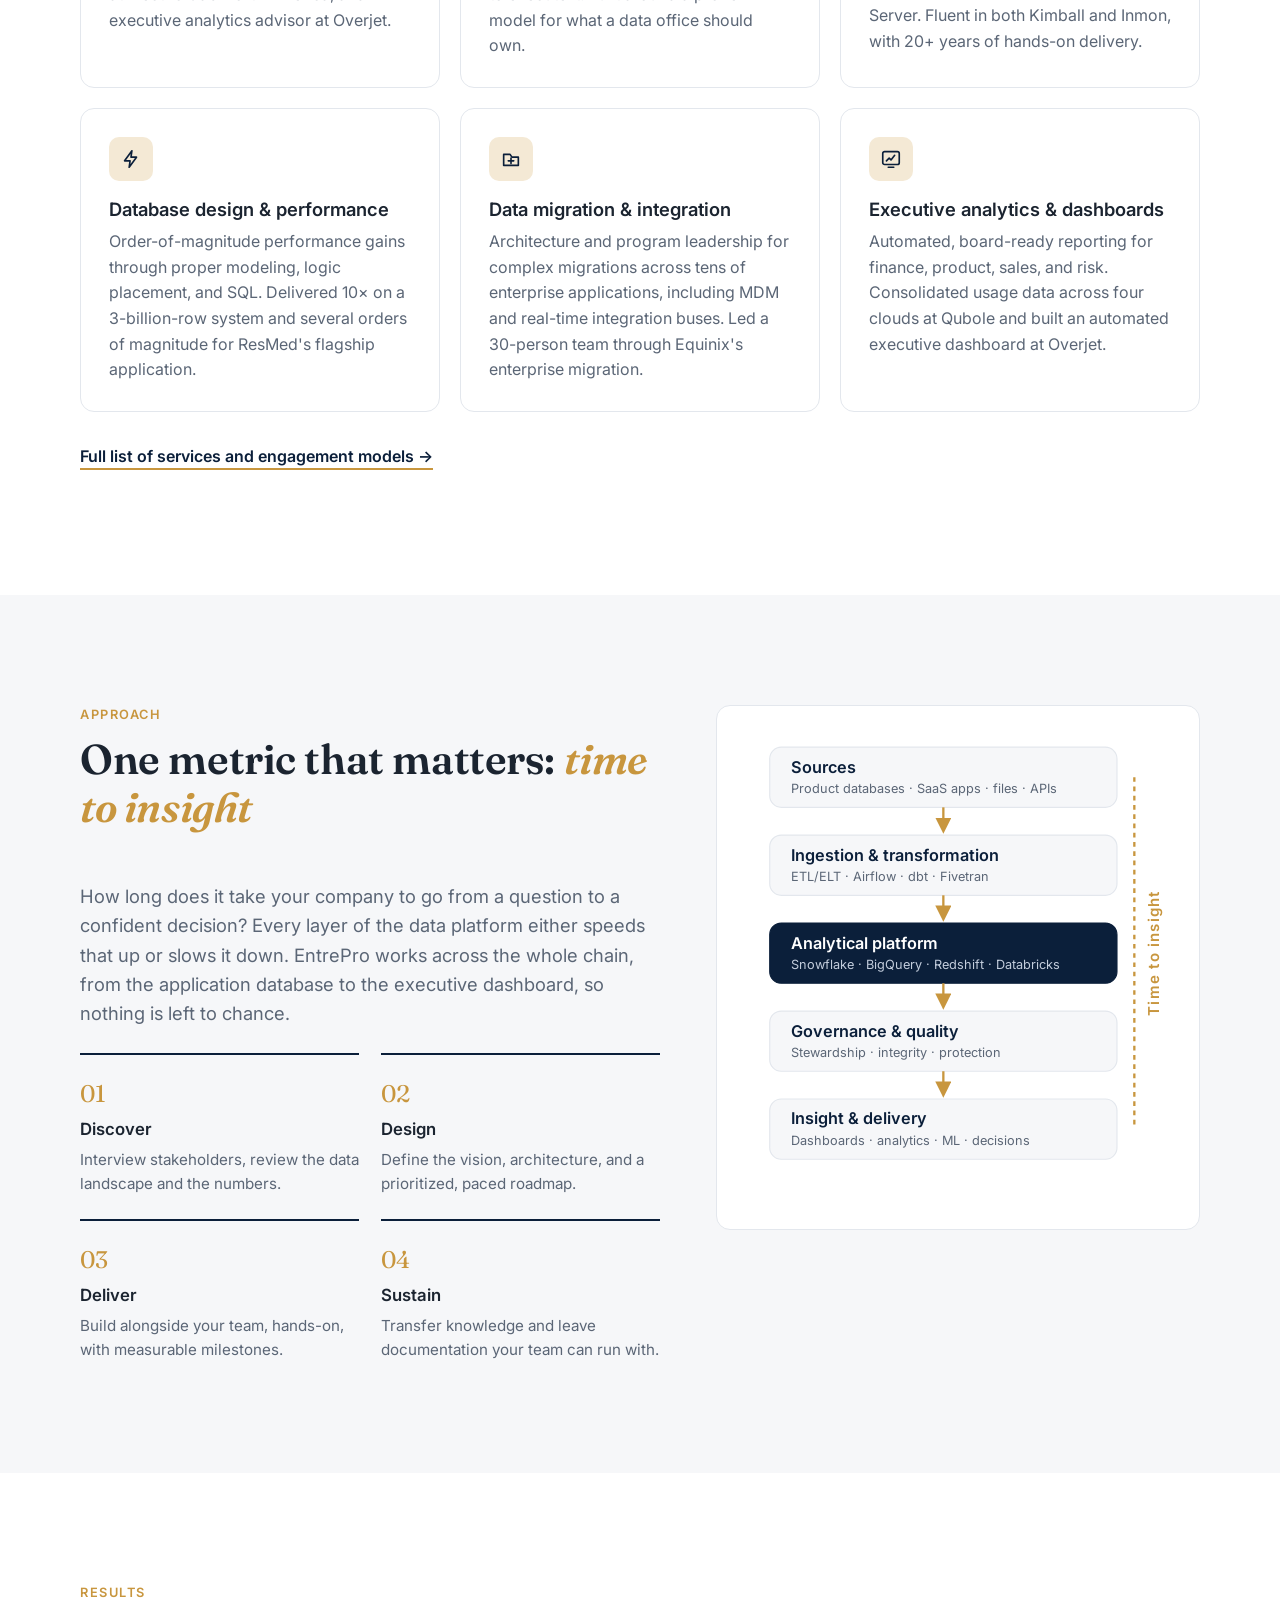
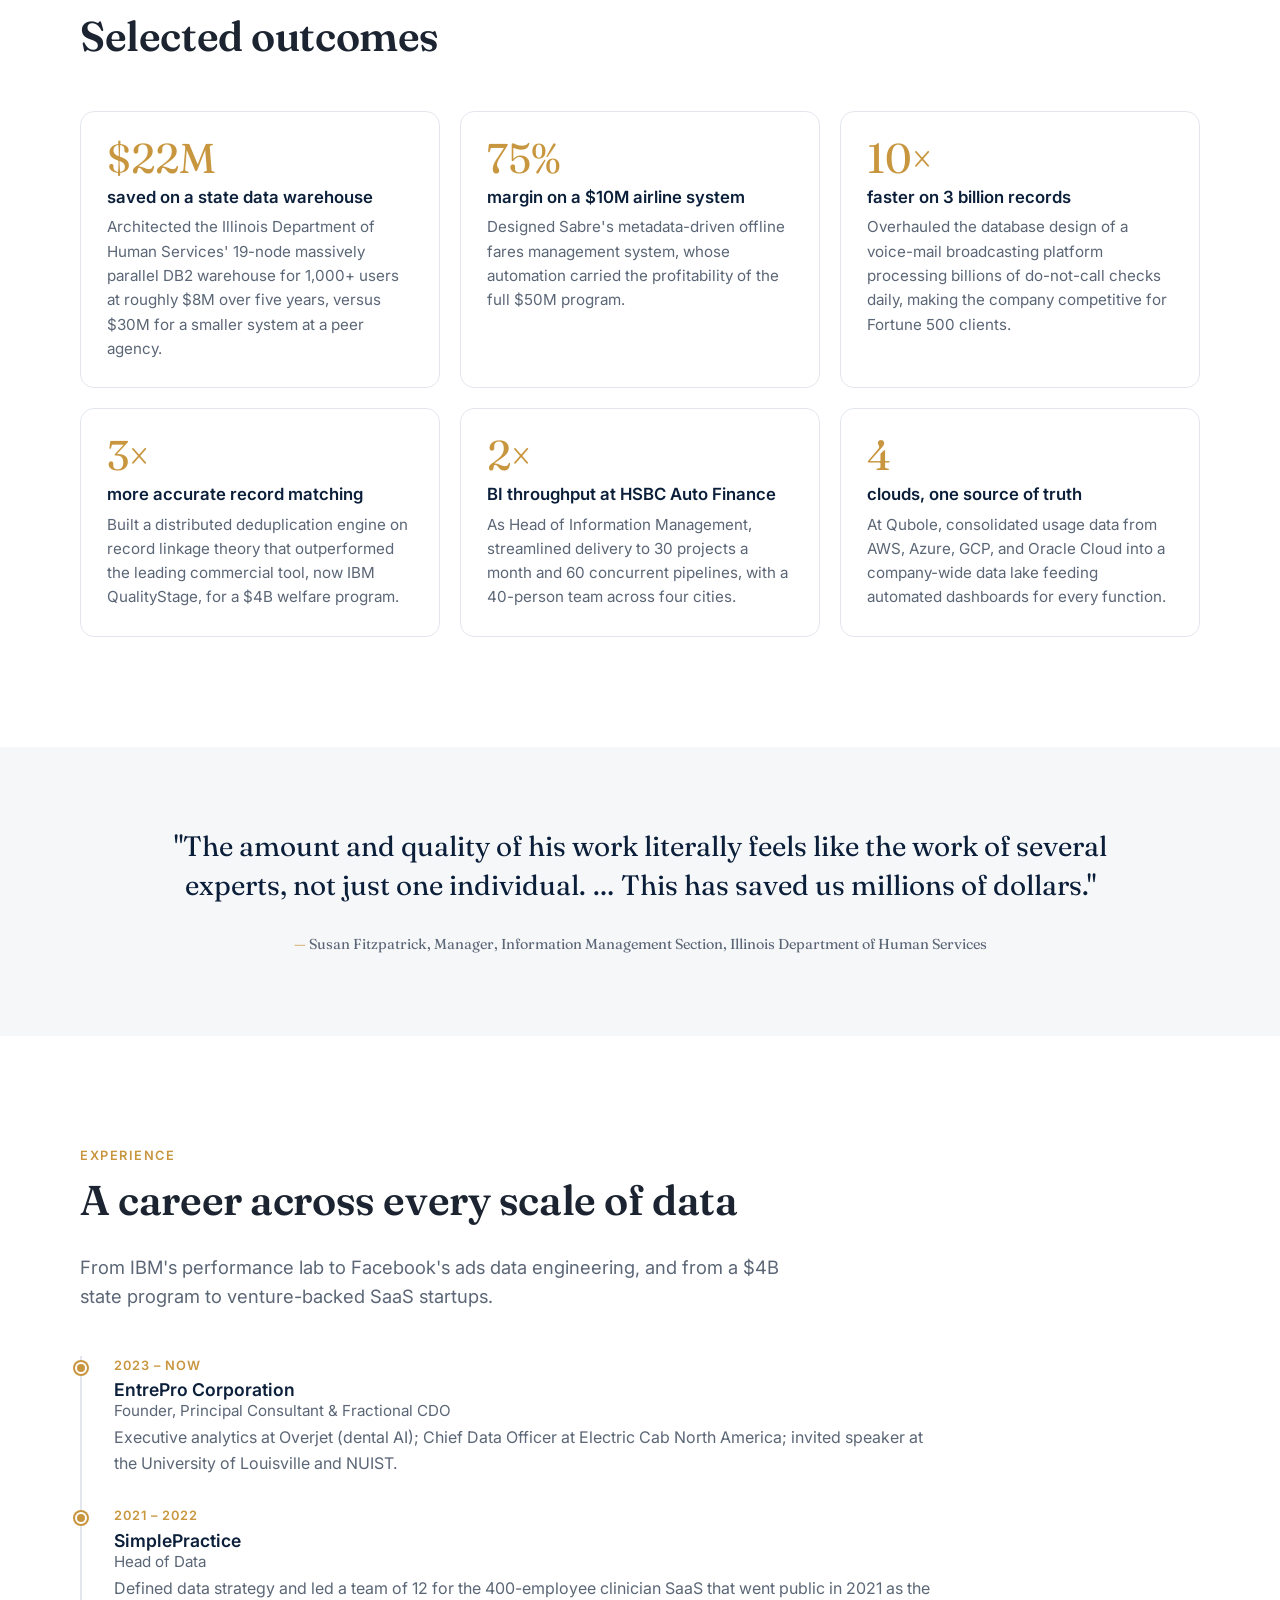
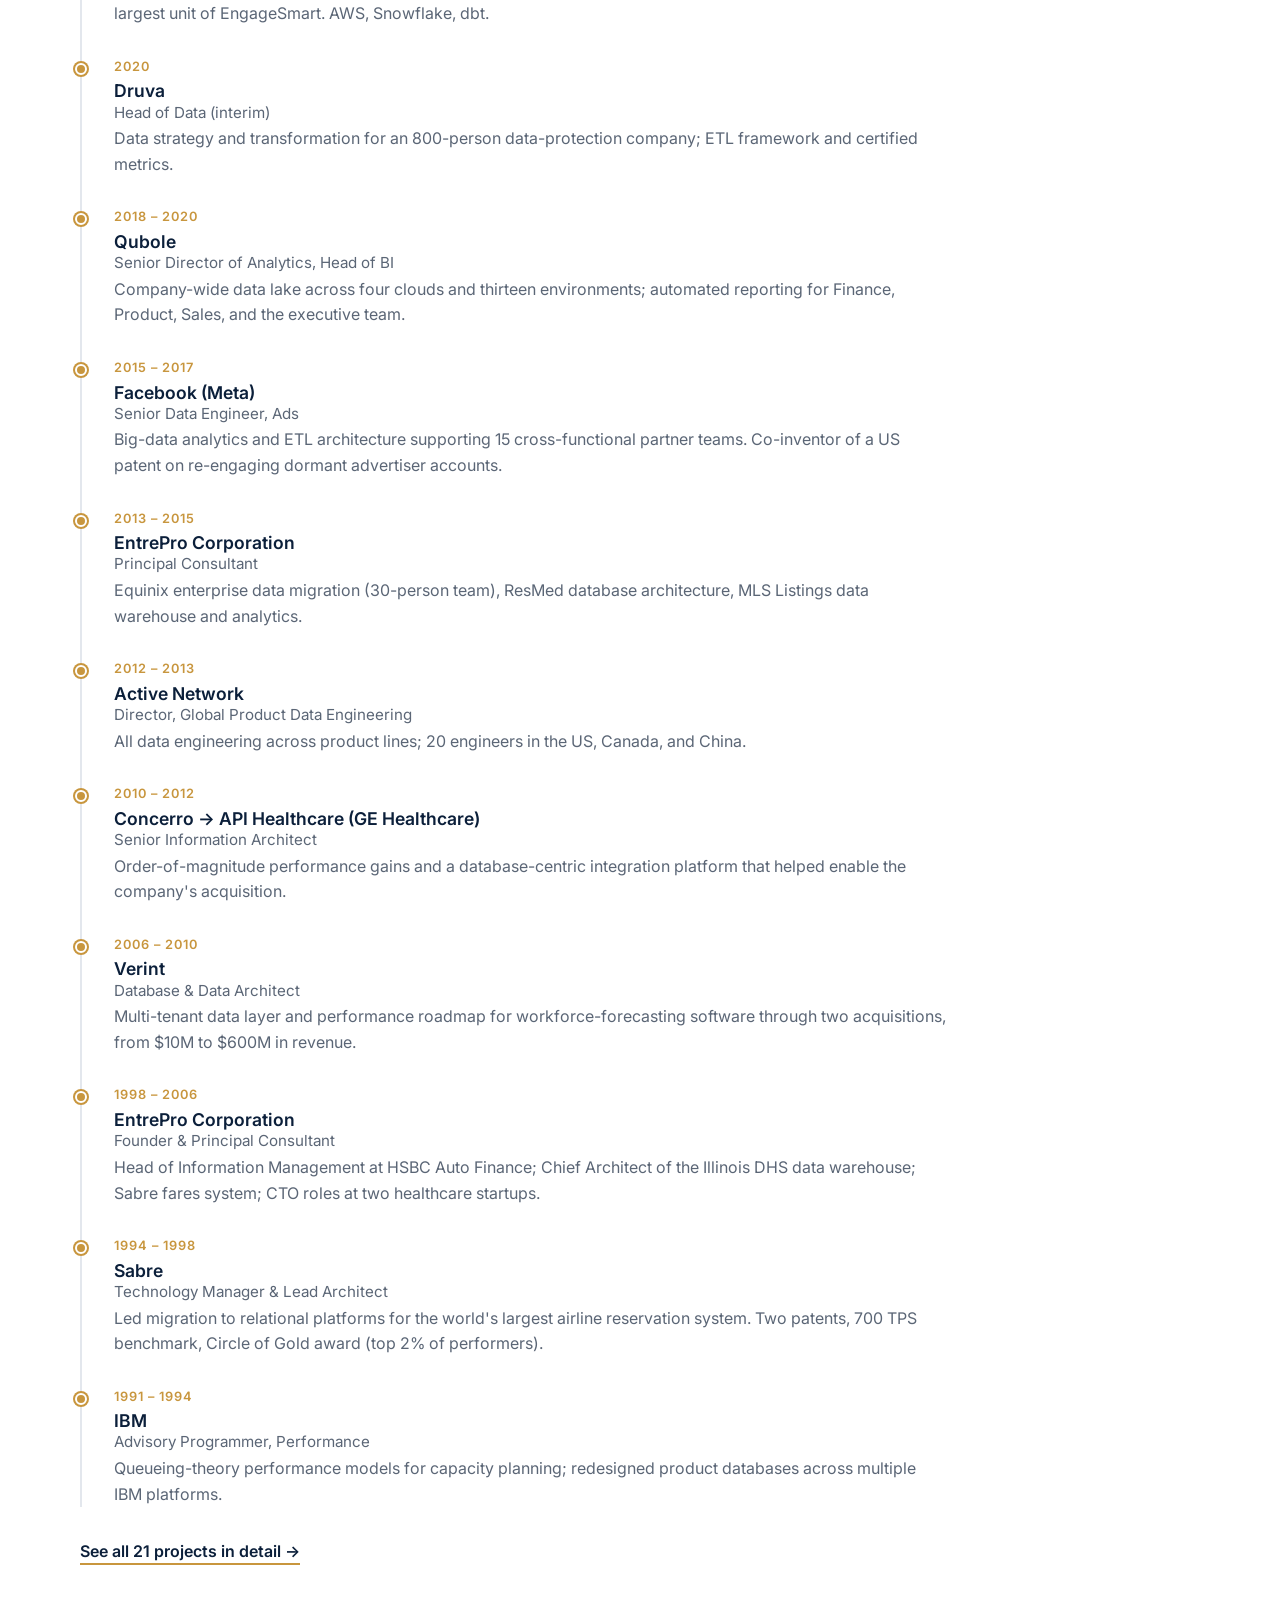
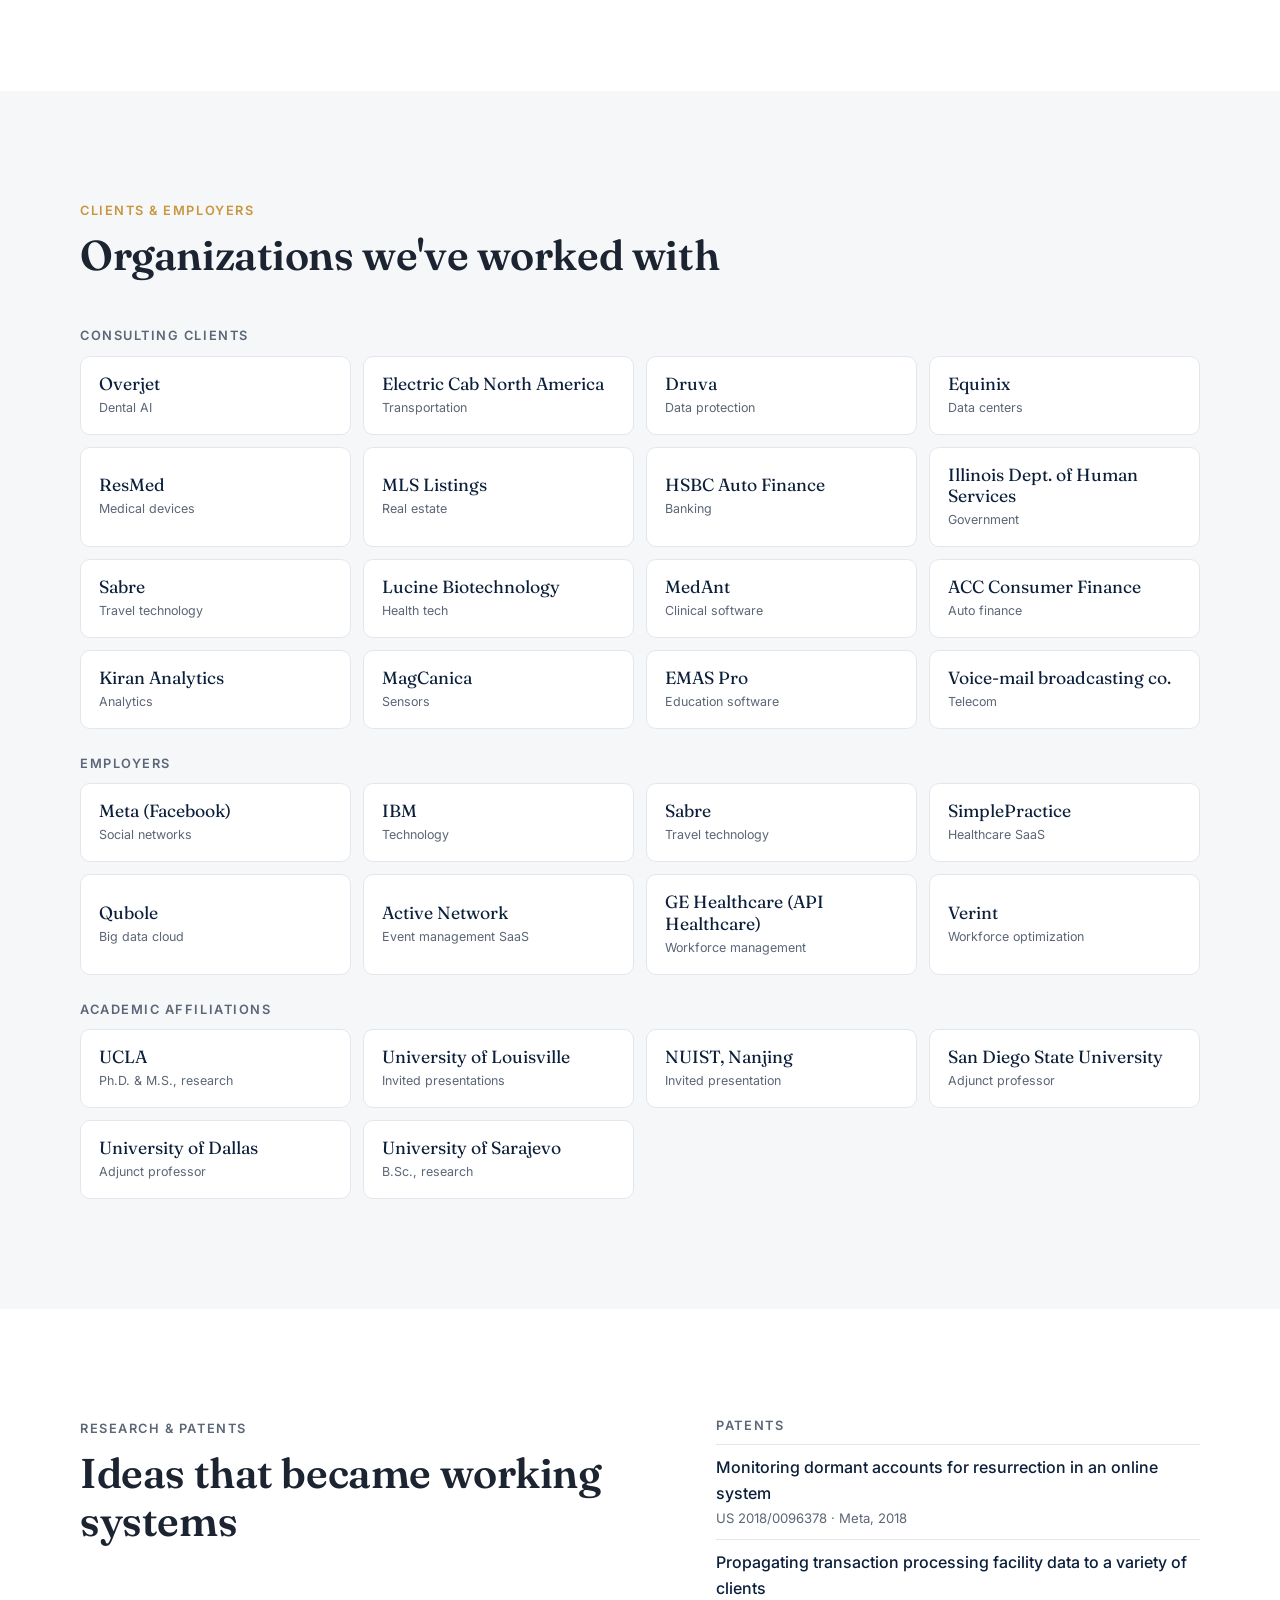
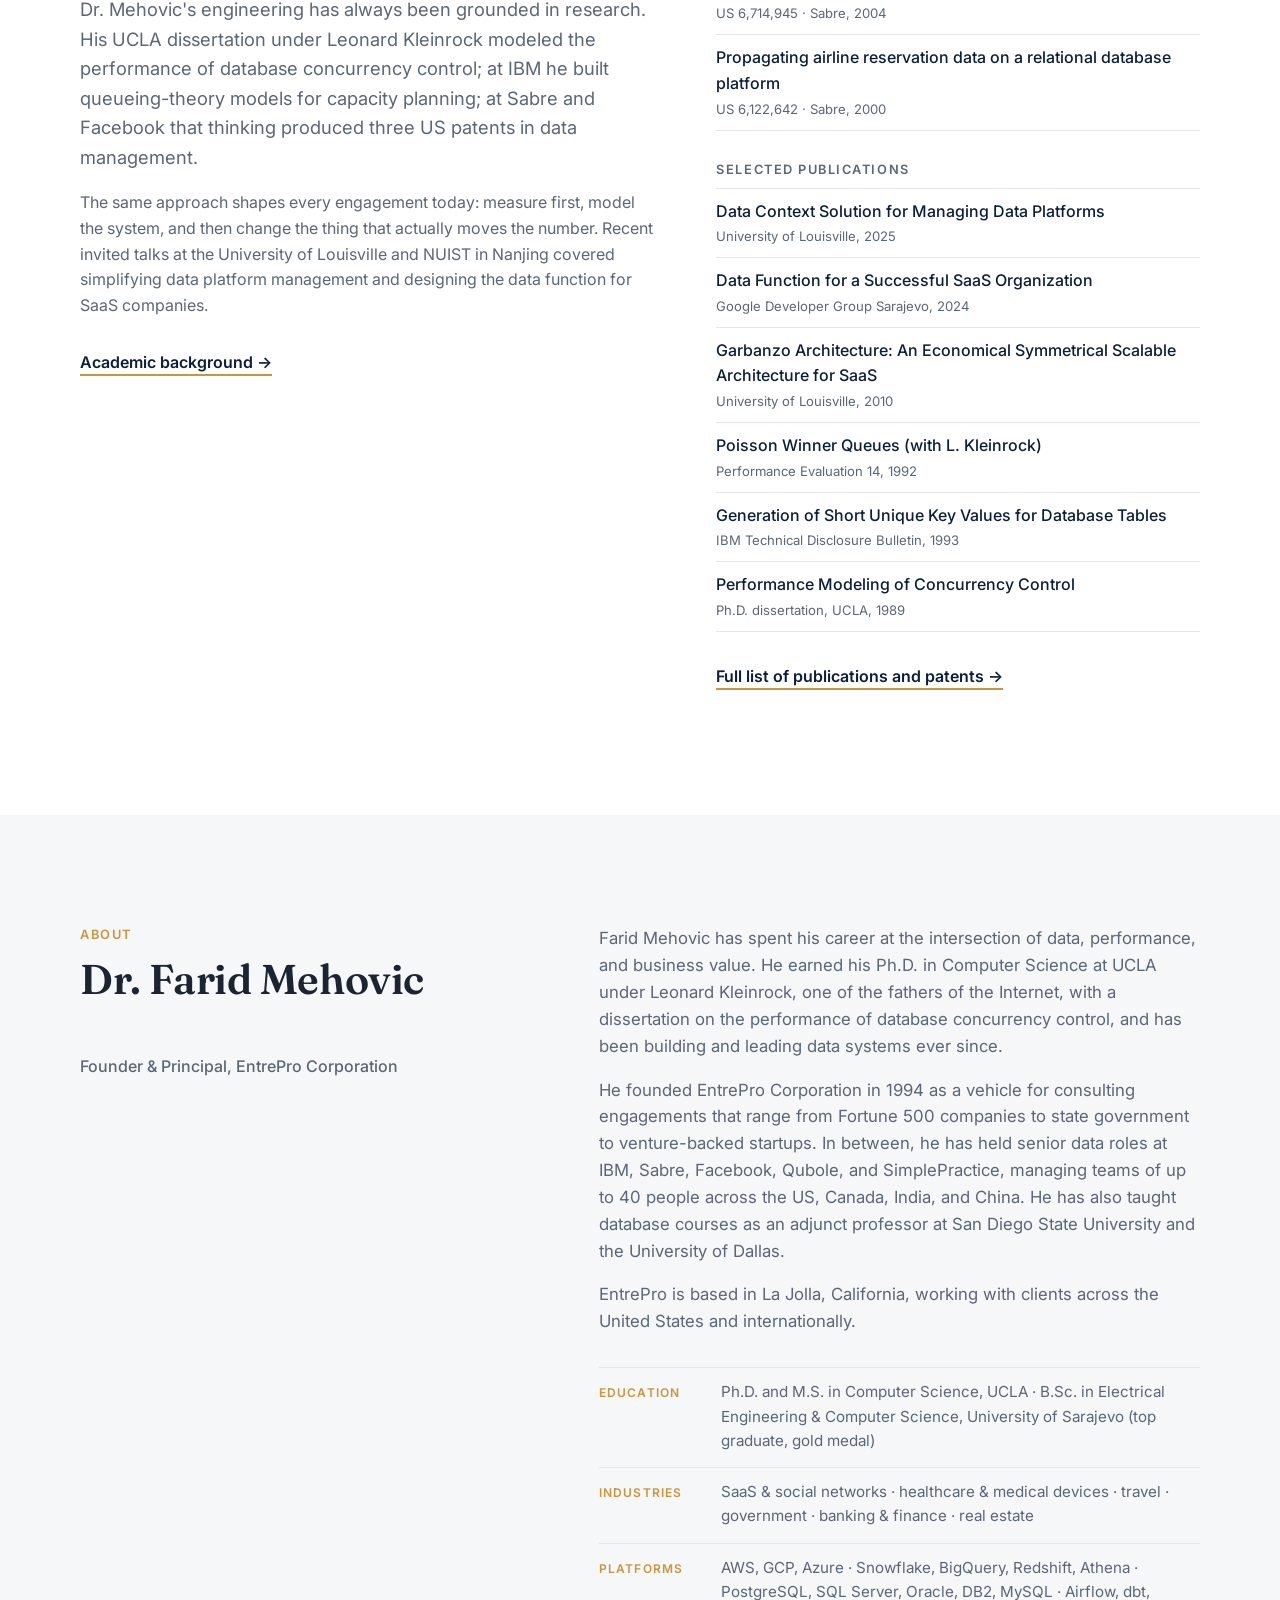
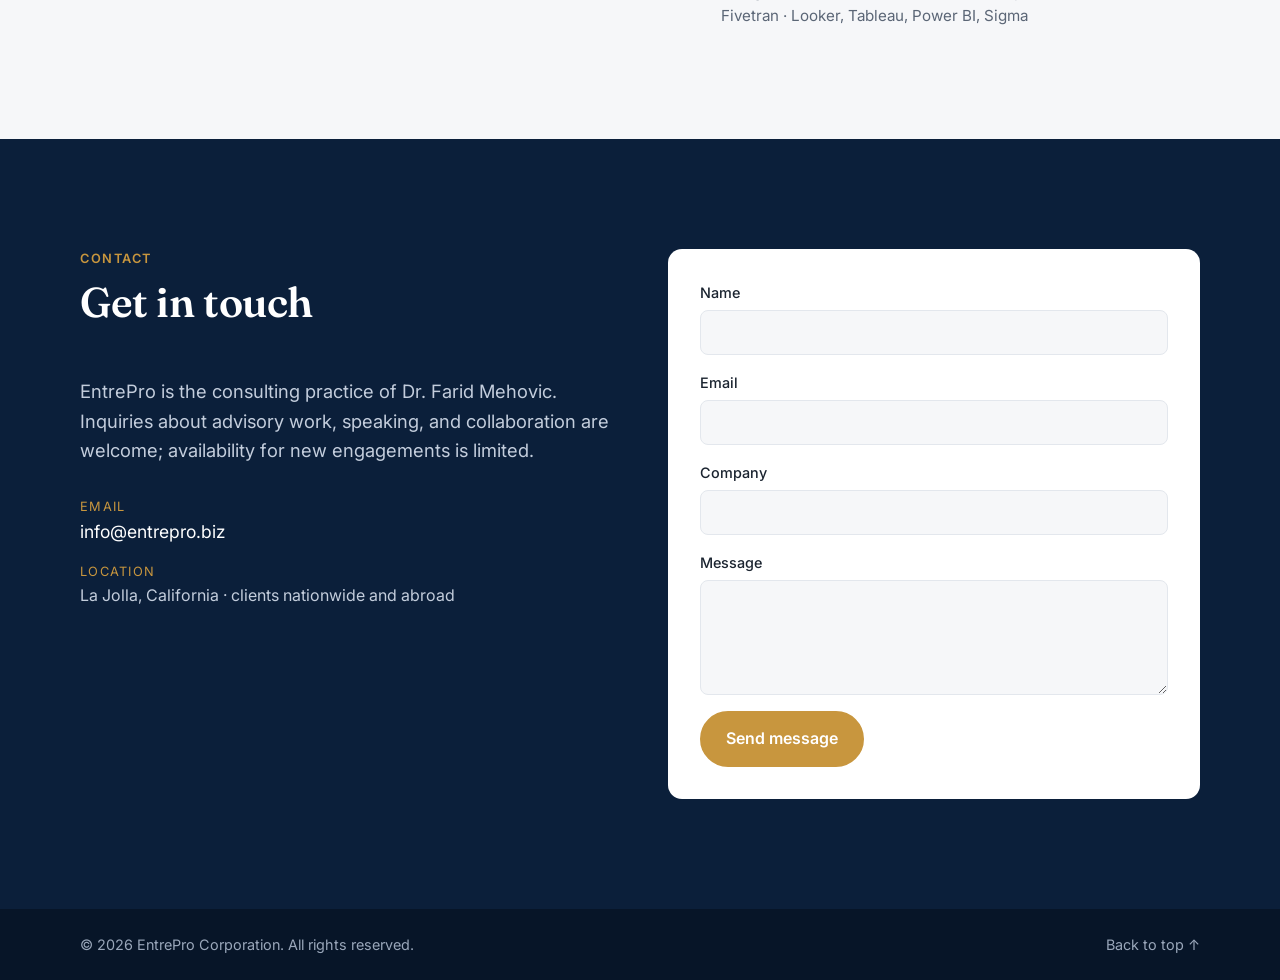
==== commit 51dbca33: "Soften calls to action to a portfolio tone Replace 'book a call' and 'free consultation' language wi" ====
--- a/index.html
+++ b/index.html
@@ -32,7 +32,7 @@
         <a href="projects.html" class="tab">Projects</a>
         <a href="publications.html" class="tab">Publications</a>
         <a href="academic.html" class="tab">Academic</a>
-        <a href="#contact" class="btn btn-small">Book a call</a>
+        <a href="#contact" class="btn btn-small">Contact</a>
       </nav>
     </div>
   </header>
@@ -46,7 +46,7 @@
           <h1>Thirty years of turning data into a <em>business advantage.</em></h1>
           <p class="lead">EntrePro Corporation helps executives build the data function their company actually needs: a clear strategy, a sound architecture, and systems that perform. Led by Dr. Farid Mehovic, who has done this work at IBM, Sabre, Meta, HSBC, and a dozen high-growth SaaS companies.</p>
           <div class="hero-actions">
-            <a href="#contact" class="btn">Schedule a consultation</a>
+            <a href="#contact" class="btn">Get in touch</a>
             <a href="#expertise" class="btn btn-ghost">See what we do</a>
           </div>
         </div>
@@ -419,8 +419,8 @@
       <div class="container contact-grid">
         <div>
           <p class="eyebrow">Contact</p>
-          <h2>Let's talk about your data</h2>
-          <p class="lead">Whether you need a fractional CDO, a second opinion on an architecture, or a plan to fix a system that's too slow, start with a free 30-minute conversation. We reply within one business day.</p>
+          <h2>Get in touch</h2>
+          <p class="lead">EntrePro is the consulting practice of Dr. Farid Mehovic. Inquiries about advisory work, speaking, and collaboration are welcome; availability for new engagements is limited.</p>
           <ul class="contact-list">
             <li><span>Email</span><a href="mailto:info@entrepro.biz">info@entrepro.biz</a></li>
             <li><span>Location</span>La Jolla, California · clients nationwide and abroad</li>
@@ -434,7 +434,7 @@
           <label>Name<input type="text" name="name" autocomplete="name" required></label>
           <label>Email<input type="email" name="email" autocomplete="email" required></label>
           <label>Company<input type="text" name="company" autocomplete="organization"></label>
-          <label>What are you working on?<textarea name="message" rows="4" required></textarea></label>
+          <label>Message<textarea name="message" rows="4" required></textarea></label>
           <button type="submit" class="btn">Send message</button>
         </form>
       </div>
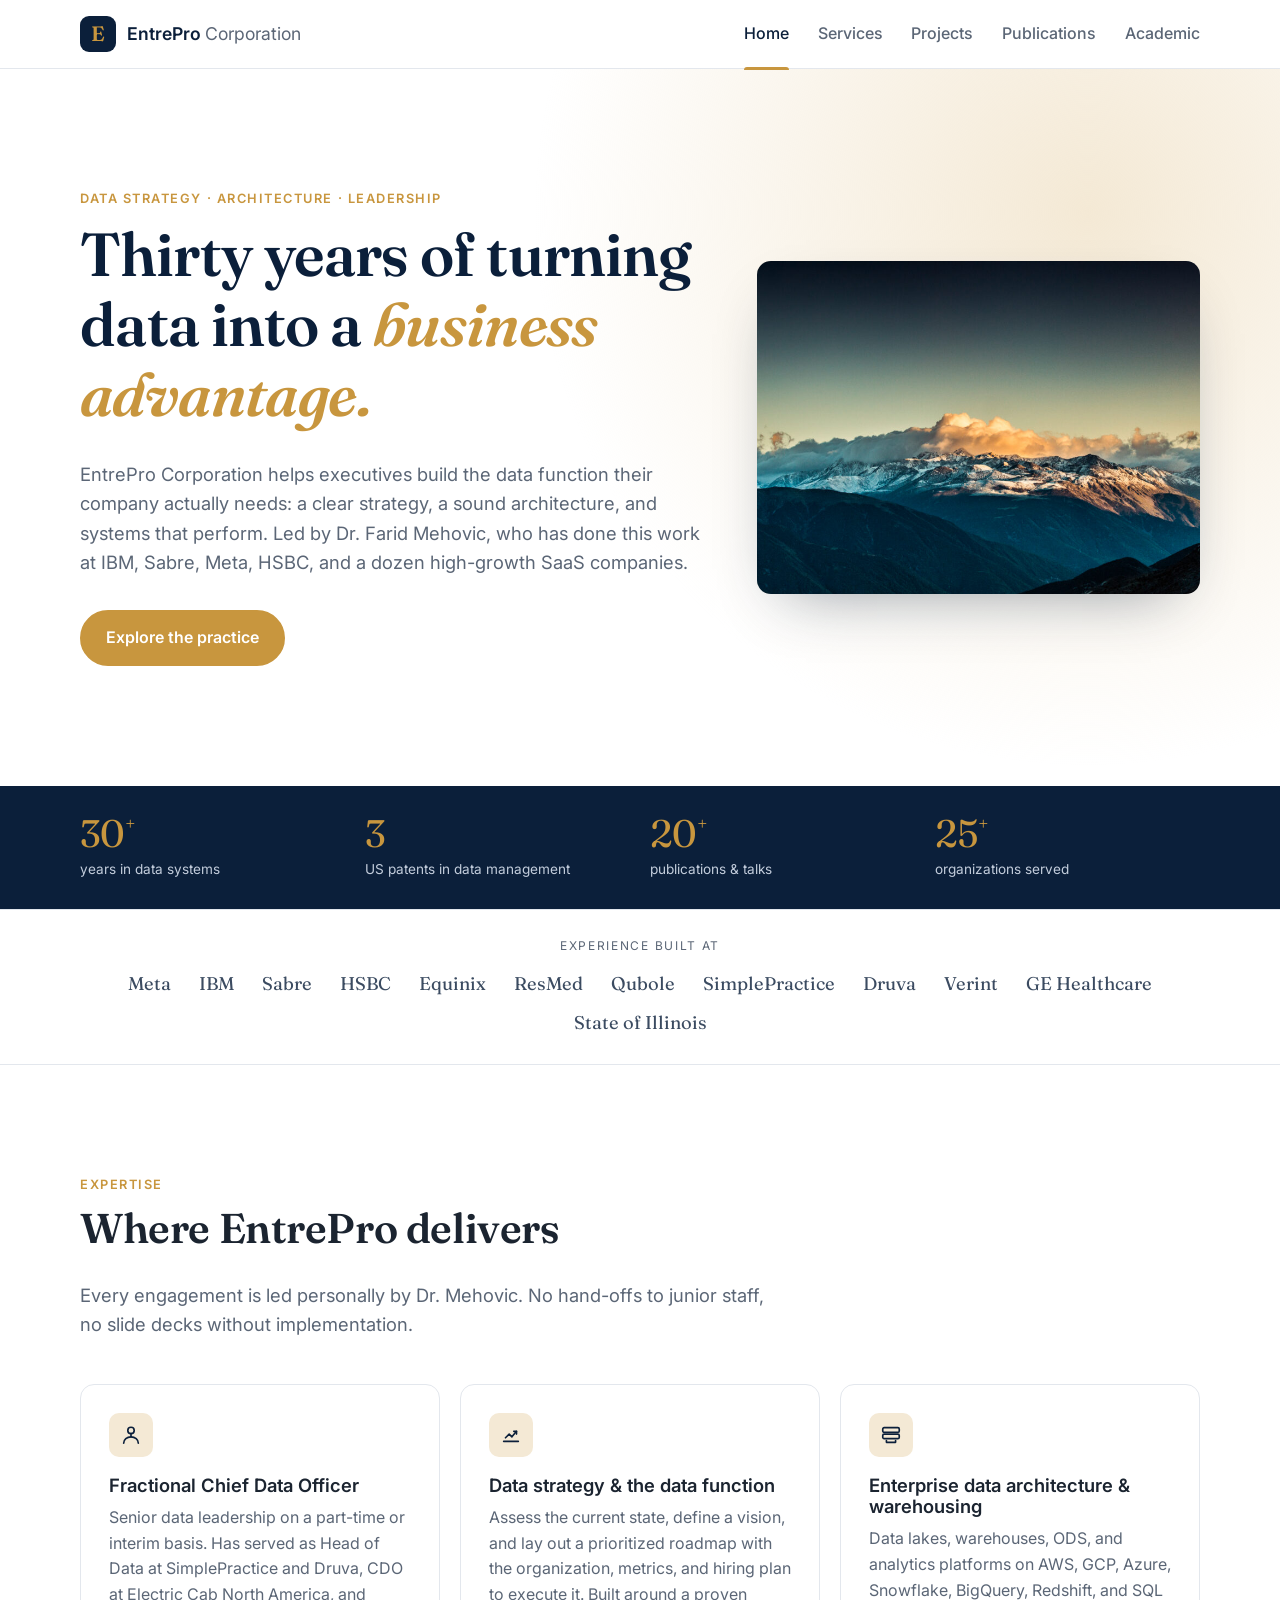
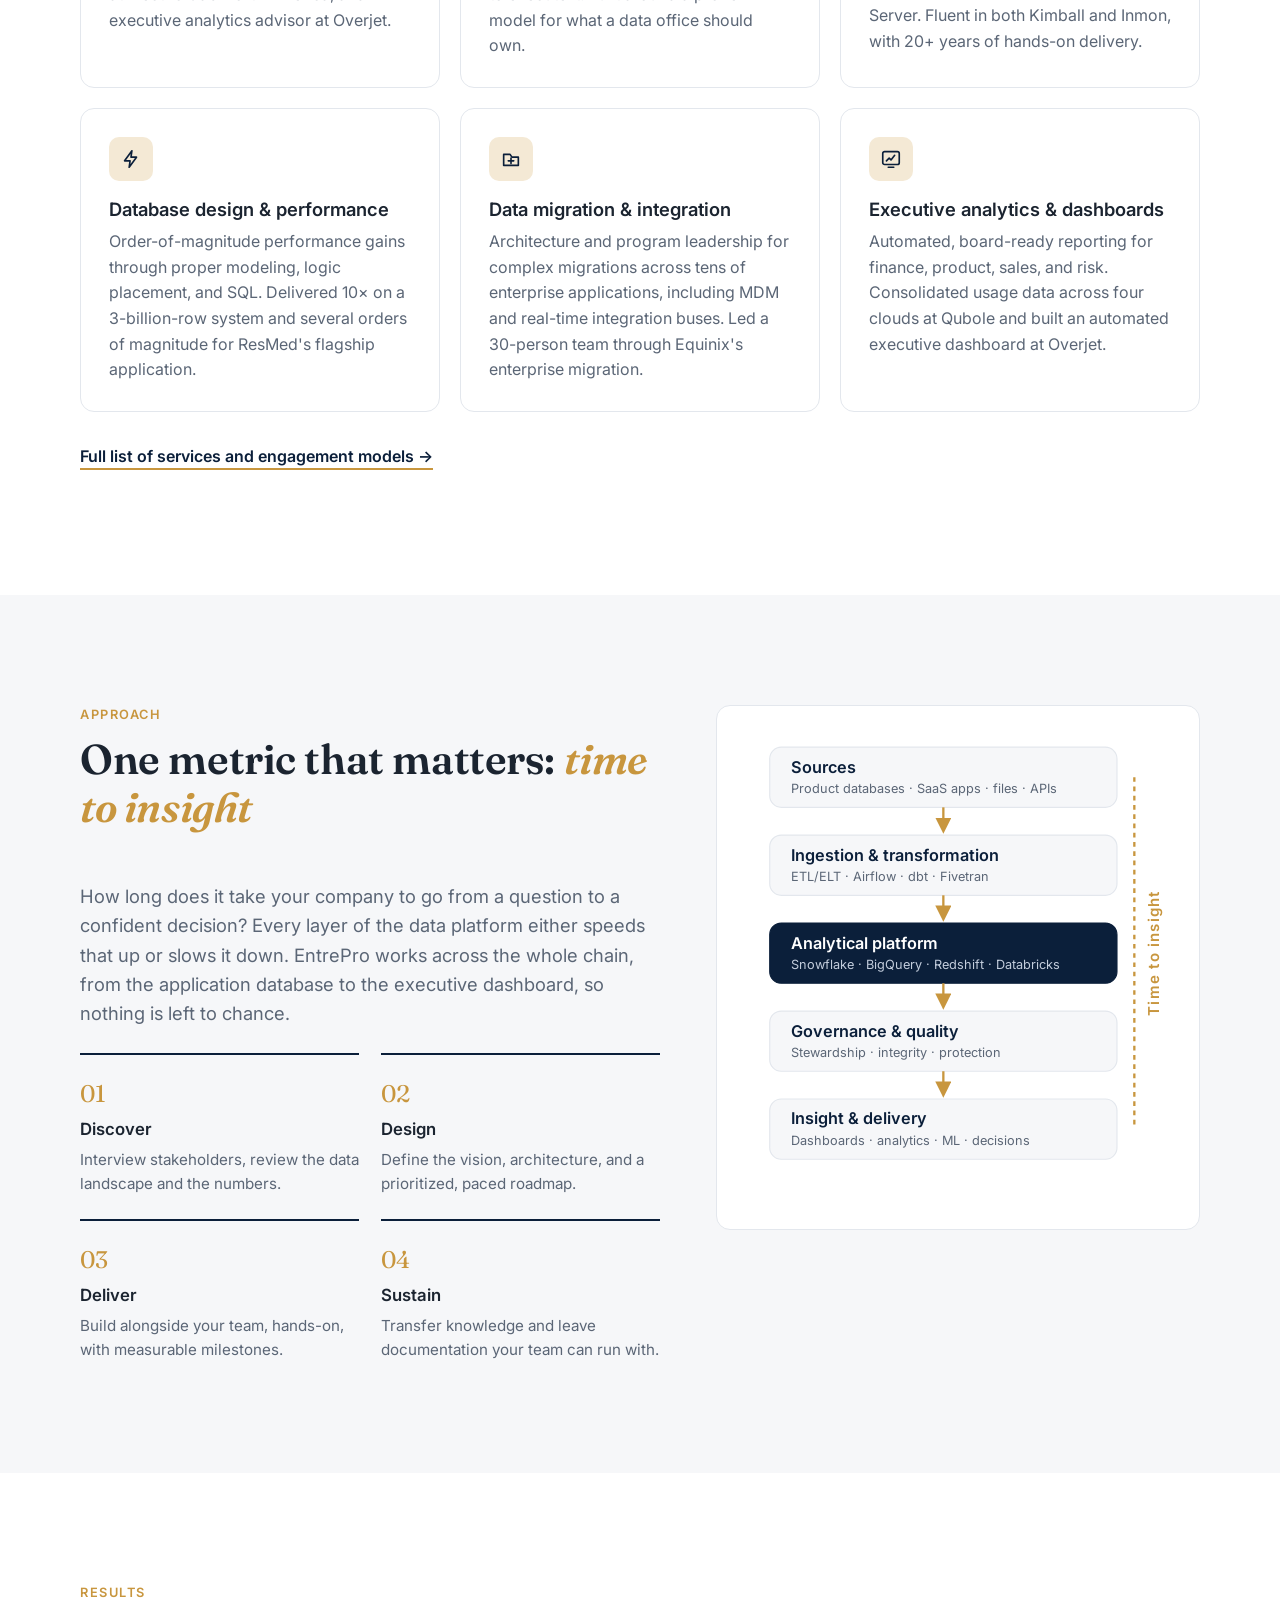
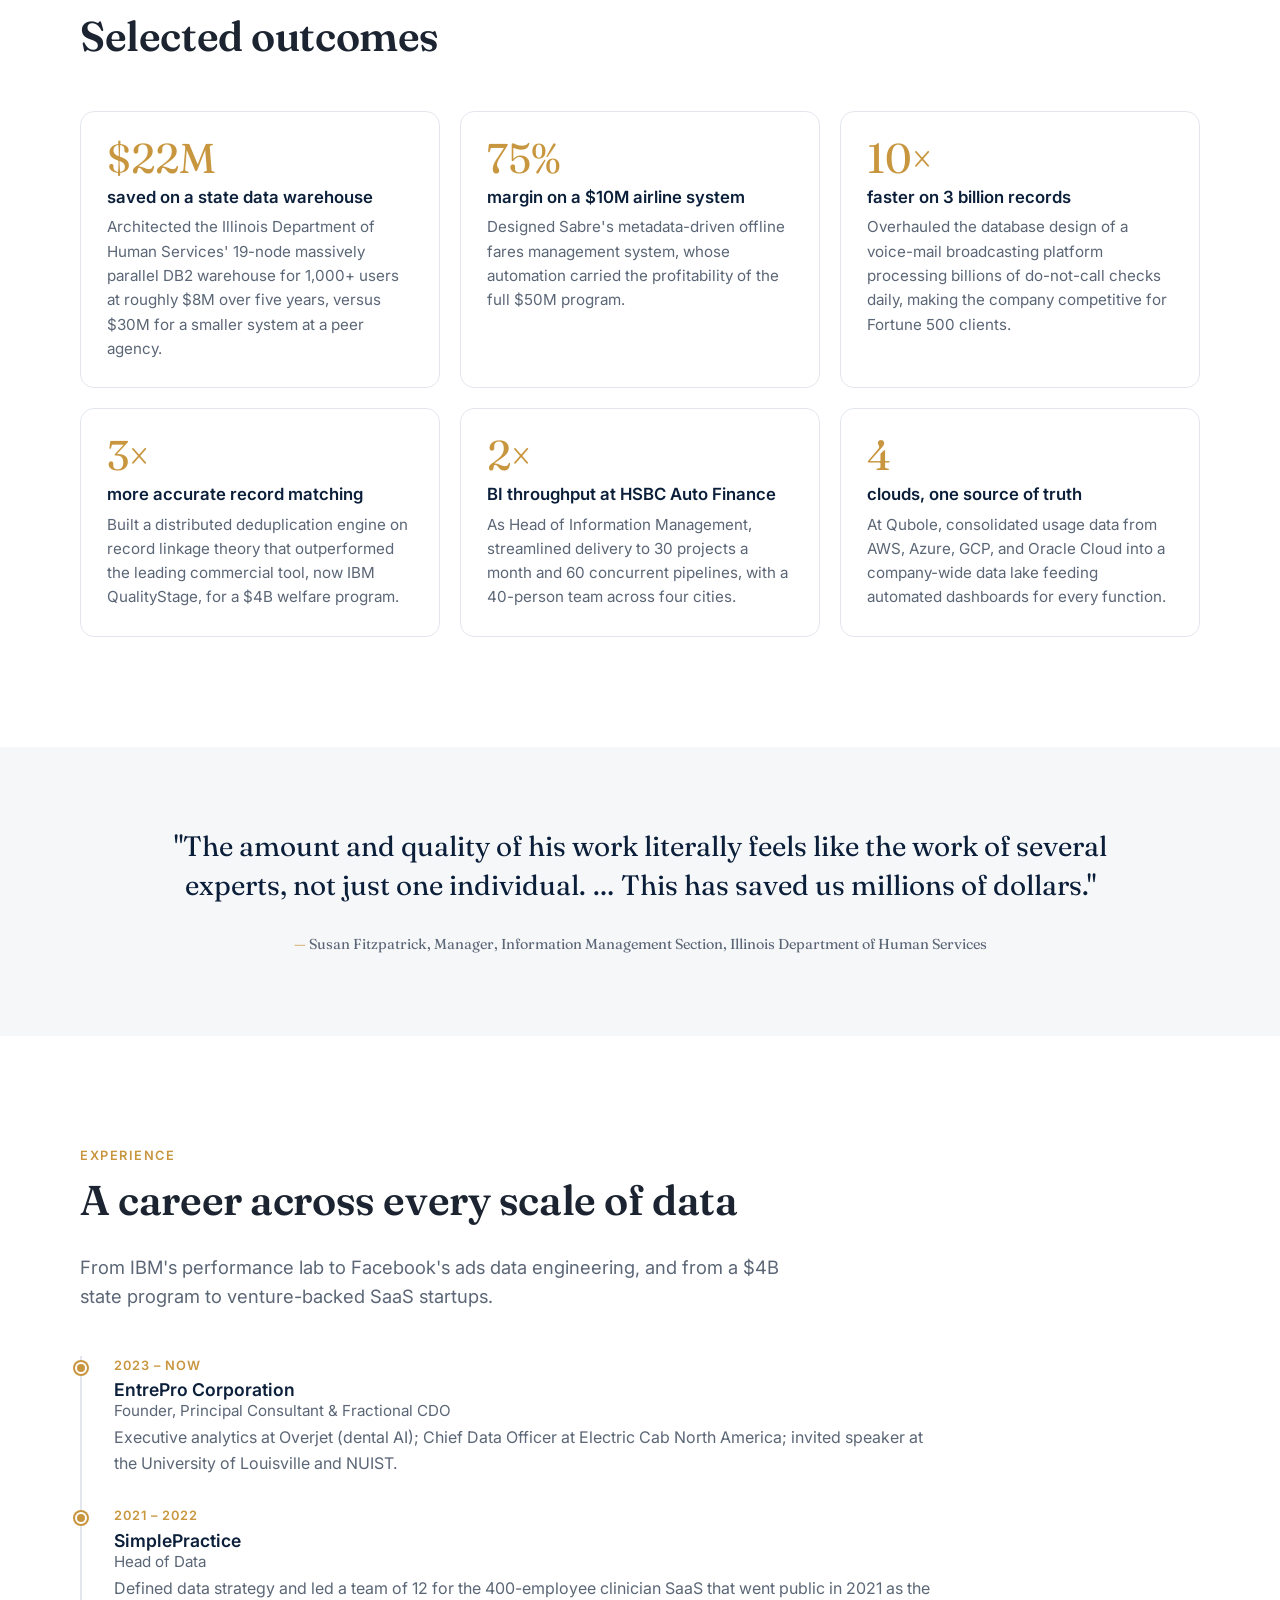
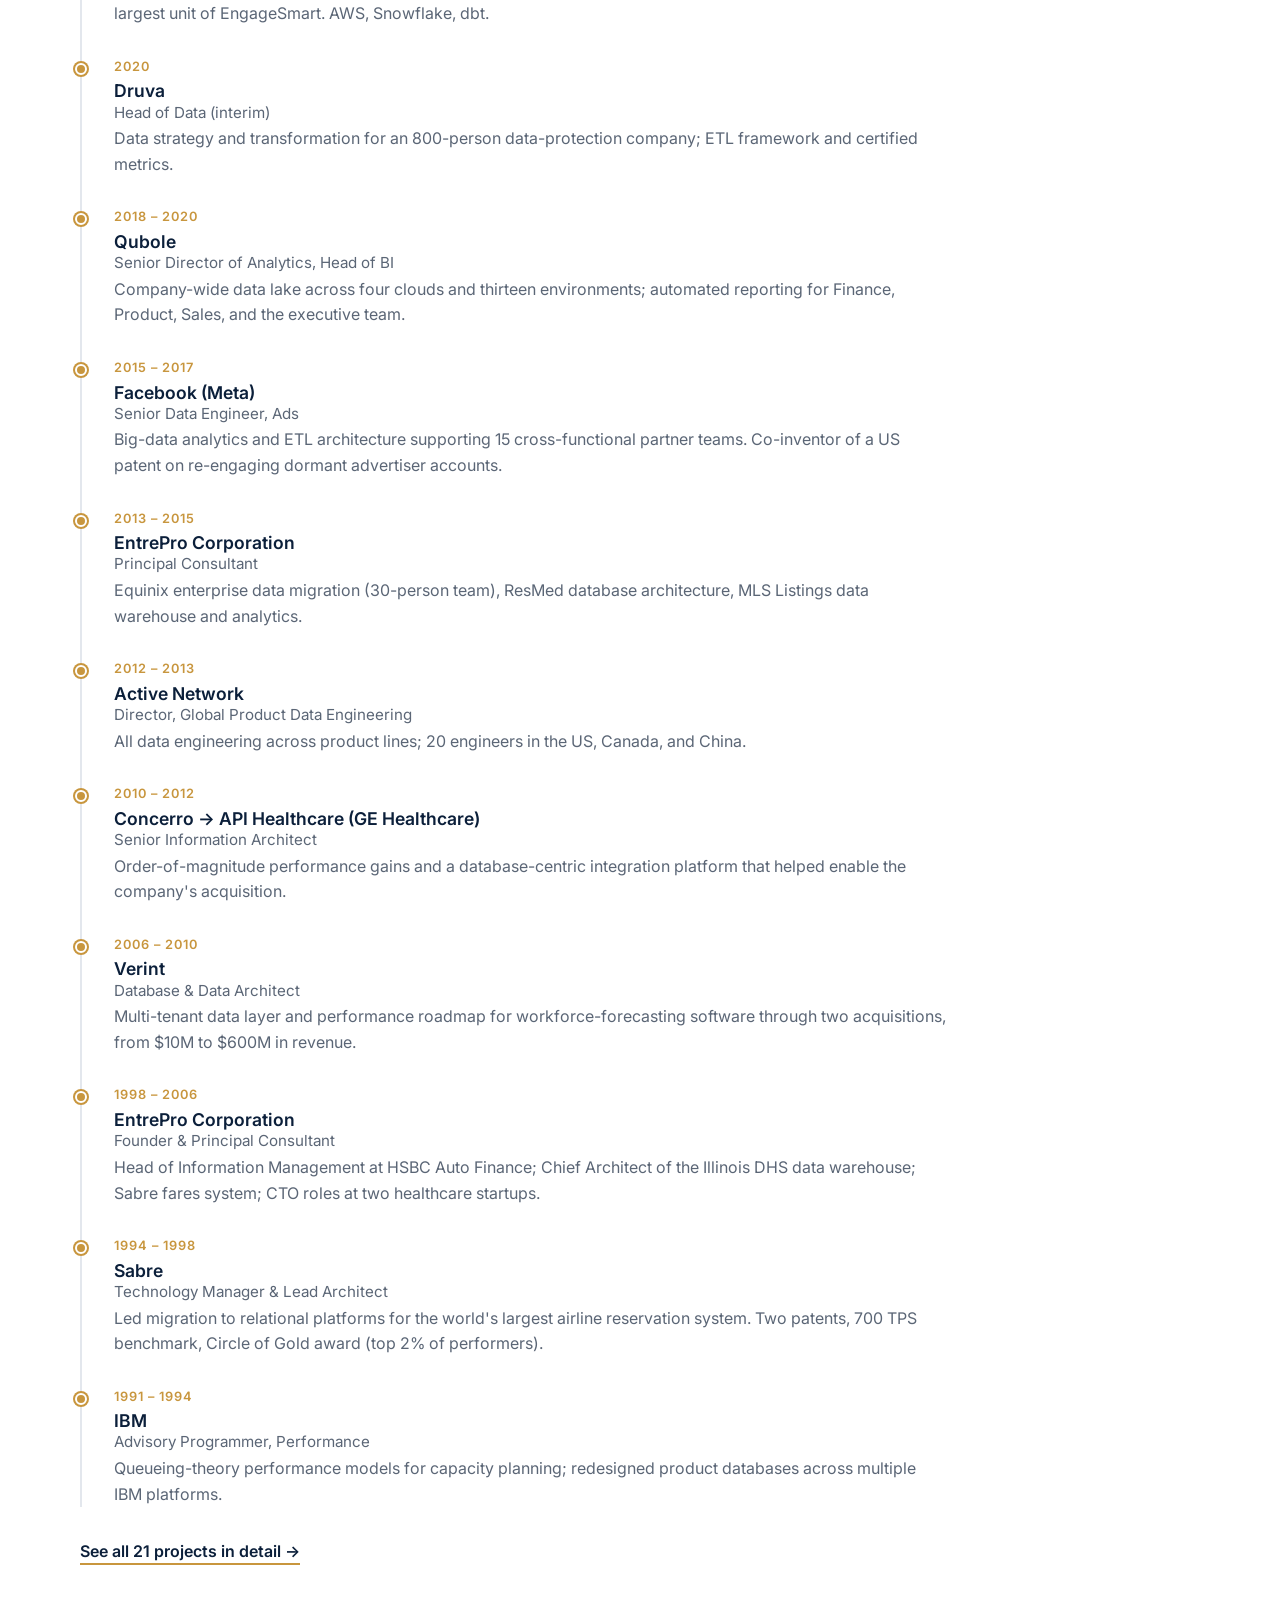
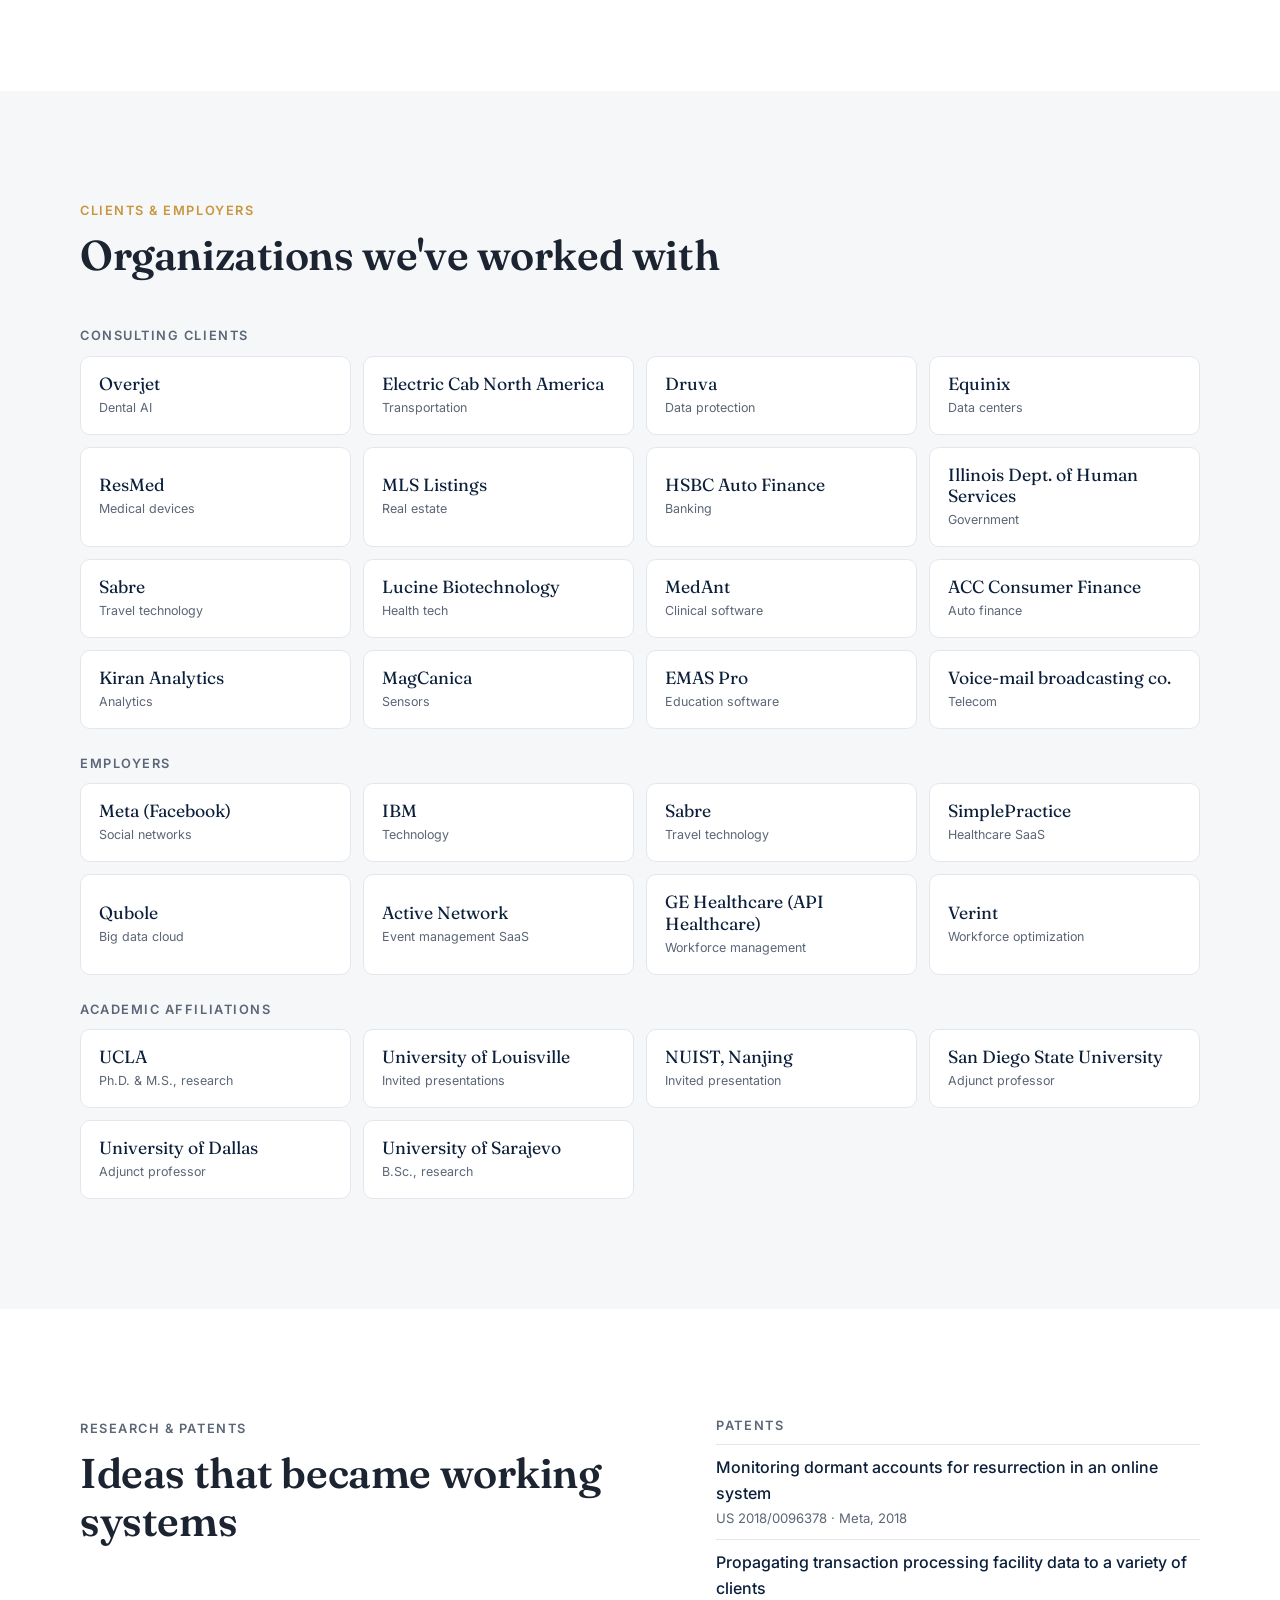
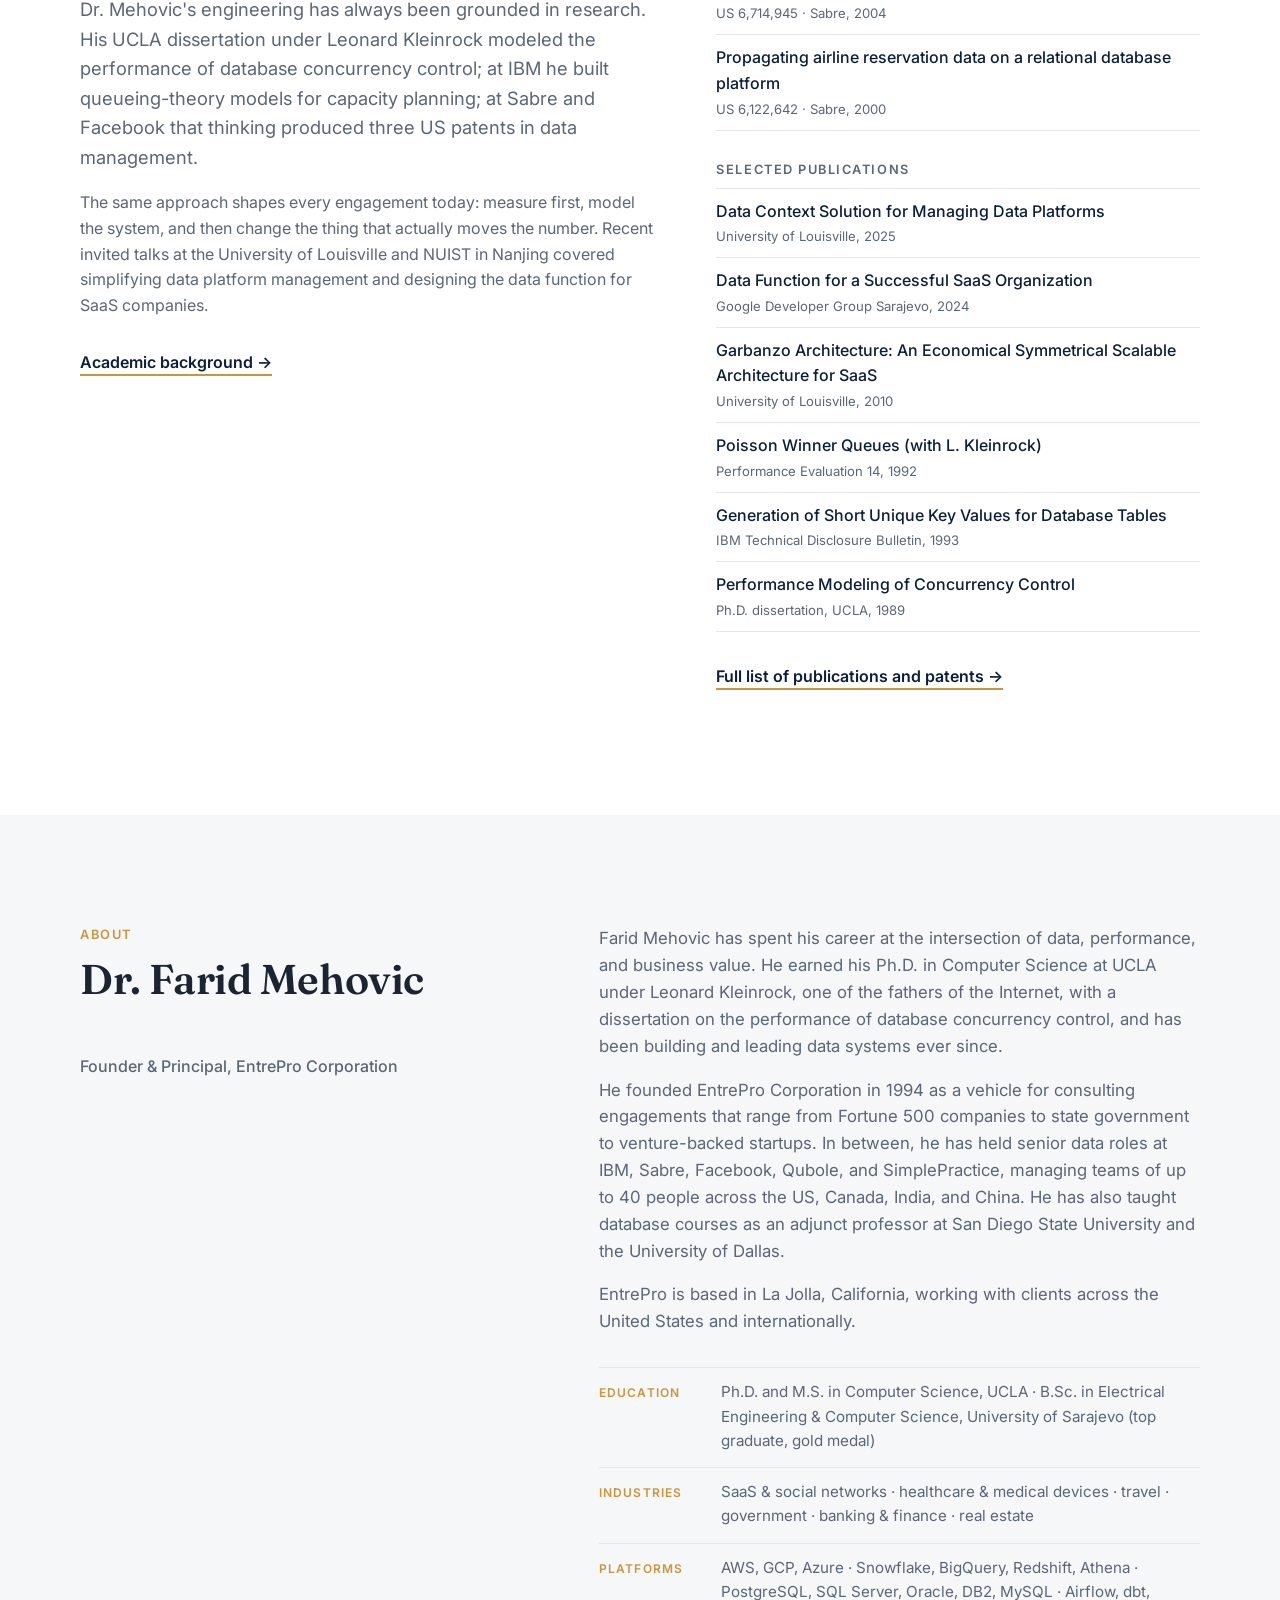
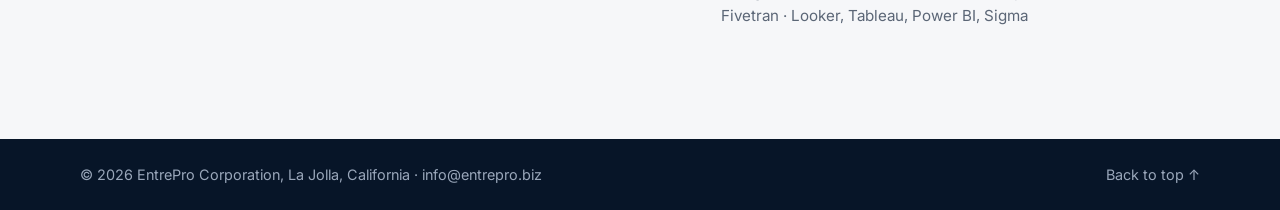
==== commit 186af6cb: "Remove contact form and all inquiry prompts The site is now a portfolio: no contact section, no call" ====
--- a/index.html
+++ b/index.html
@@ -32,7 +32,6 @@
         <a href="projects.html" class="tab">Projects</a>
         <a href="publications.html" class="tab">Publications</a>
         <a href="academic.html" class="tab">Academic</a>
-        <a href="#contact" class="btn btn-small">Contact</a>
       </nav>
     </div>
   </header>
@@ -46,8 +45,7 @@
           <h1>Thirty years of turning data into a <em>business advantage.</em></h1>
           <p class="lead">EntrePro Corporation helps executives build the data function their company actually needs: a clear strategy, a sound architecture, and systems that perform. Led by Dr. Farid Mehovic, who has done this work at IBM, Sabre, Meta, HSBC, and a dozen high-growth SaaS companies.</p>
           <div class="hero-actions">
-            <a href="#contact" class="btn">Get in touch</a>
-            <a href="#expertise" class="btn btn-ghost">See what we do</a>
+            <a href="#expertise" class="btn">Explore the practice</a>
           </div>
         </div>
         <figure class="hero-photo">
@@ -414,36 +412,11 @@
       </div>
     </section>
 
-    <!-- ───────────────────────── Contact ───────────────────────── -->
-    <section id="contact" class="section section-dark">
-      <div class="container contact-grid">
-        <div>
-          <p class="eyebrow">Contact</p>
-          <h2>Get in touch</h2>
-          <p class="lead">EntrePro is the consulting practice of Dr. Farid Mehovic. Inquiries about advisory work, speaking, and collaboration are welcome; availability for new engagements is limited.</p>
-          <ul class="contact-list">
-            <li><span>Email</span><a href="mailto:info@entrepro.biz">info@entrepro.biz</a></li>
-            <li><span>Location</span>La Jolla, California · clients nationwide and abroad</li>
-          </ul>
-        </div>
-        <!-- Submissions are emailed to info@entrepro.biz via FormSubmit (formsubmit.co). The first submission triggers a one-time activation email. -->
-        <form class="contact-form" action="https://formsubmit.co/info@entrepro.biz" method="post">
-          <input type="hidden" name="_subject" value="New inquiry from entrepro.biz">
-          <input type="hidden" name="_template" value="table">
-          <input type="text" name="_honey" class="hp" tabindex="-1" autocomplete="off" aria-hidden="true">
-          <label>Name<input type="text" name="name" autocomplete="name" required></label>
-          <label>Email<input type="email" name="email" autocomplete="email" required></label>
-          <label>Company<input type="text" name="company" autocomplete="organization"></label>
-          <label>Message<textarea name="message" rows="4" required></textarea></label>
-          <button type="submit" class="btn">Send message</button>
-        </form>
-      </div>
-    </section>
   </main>
 
   <footer class="site-footer">
     <div class="container footer-inner">
-      <span>&copy; <span id="year">2026</span> EntrePro Corporation. All rights reserved.</span>
+      <span>&copy; <span id="year">2026</span> EntrePro Corporation, La Jolla, California &middot; <a href="mailto:info@entrepro.biz">info@entrepro.biz</a></span>
       <a href="#top">Back to top &uarr;</a>
     </div>
   </footer>
--- a/styles.css
+++ b/styles.css
@@ -97,7 +97,7 @@
 
 .site-footer { background: #071528; color: #9aa7ba; font-size: .9rem; padding: 24px 0; }
 .footer-inner { display: flex; justify-content: space-between; flex-wrap: wrap; gap: 12px; }
-.footer-inner a { text-decoration: none; }
+.footer-inner a { text-decoration: none; color: inherit; }
 .footer-inner a:hover { color: #fff; }
 
 /* Responsive */
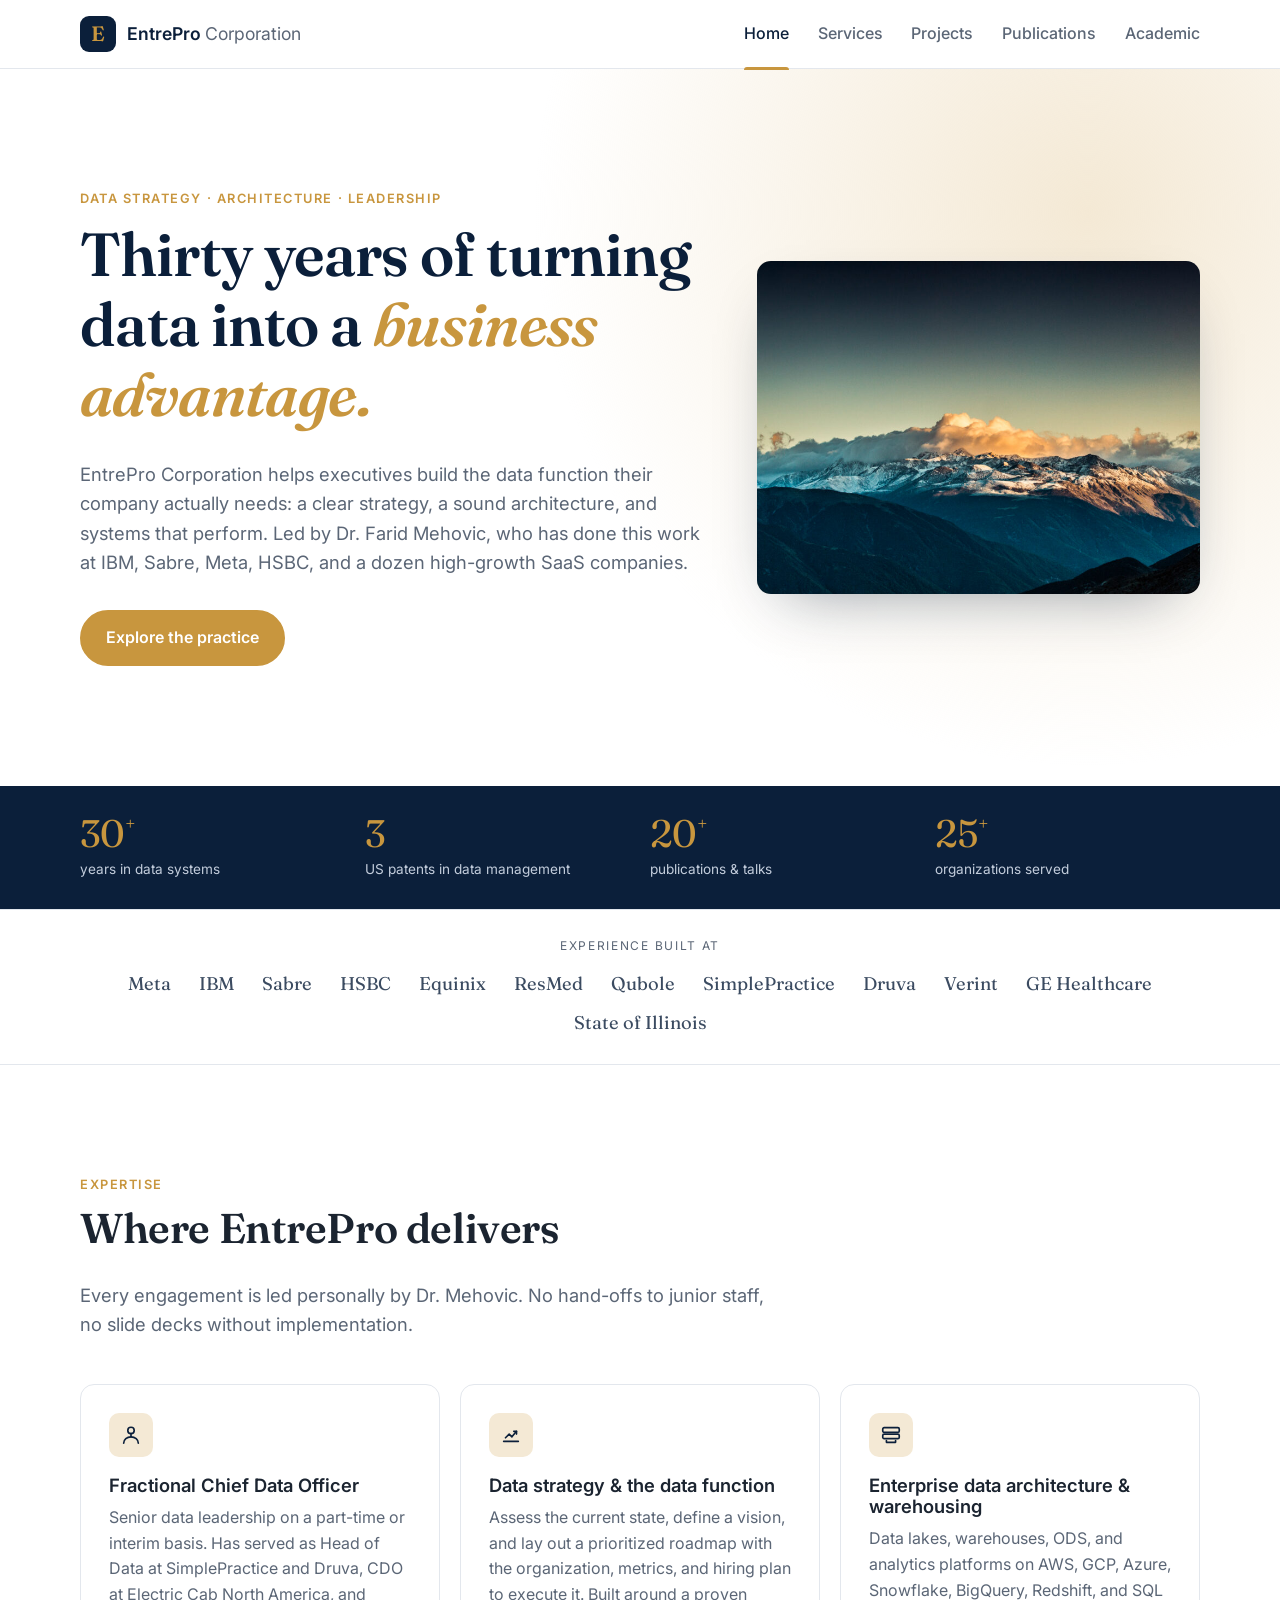
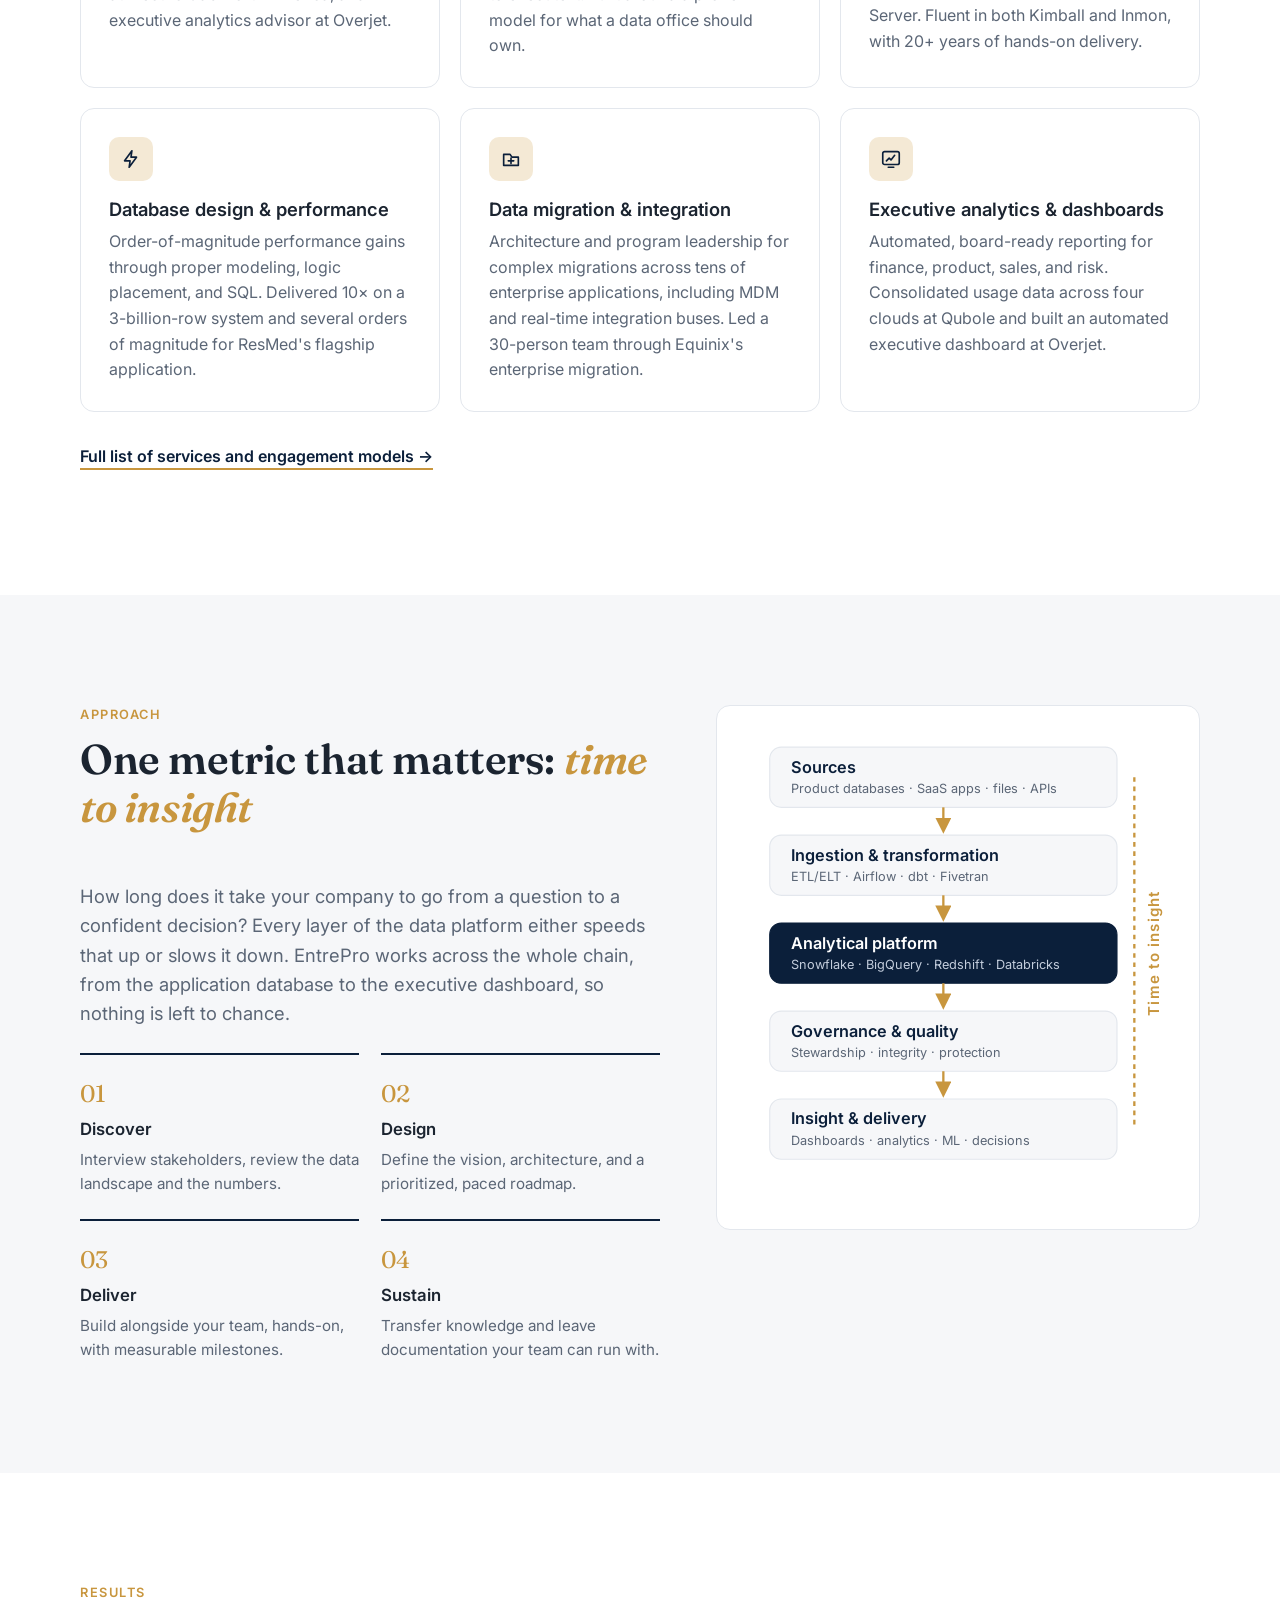
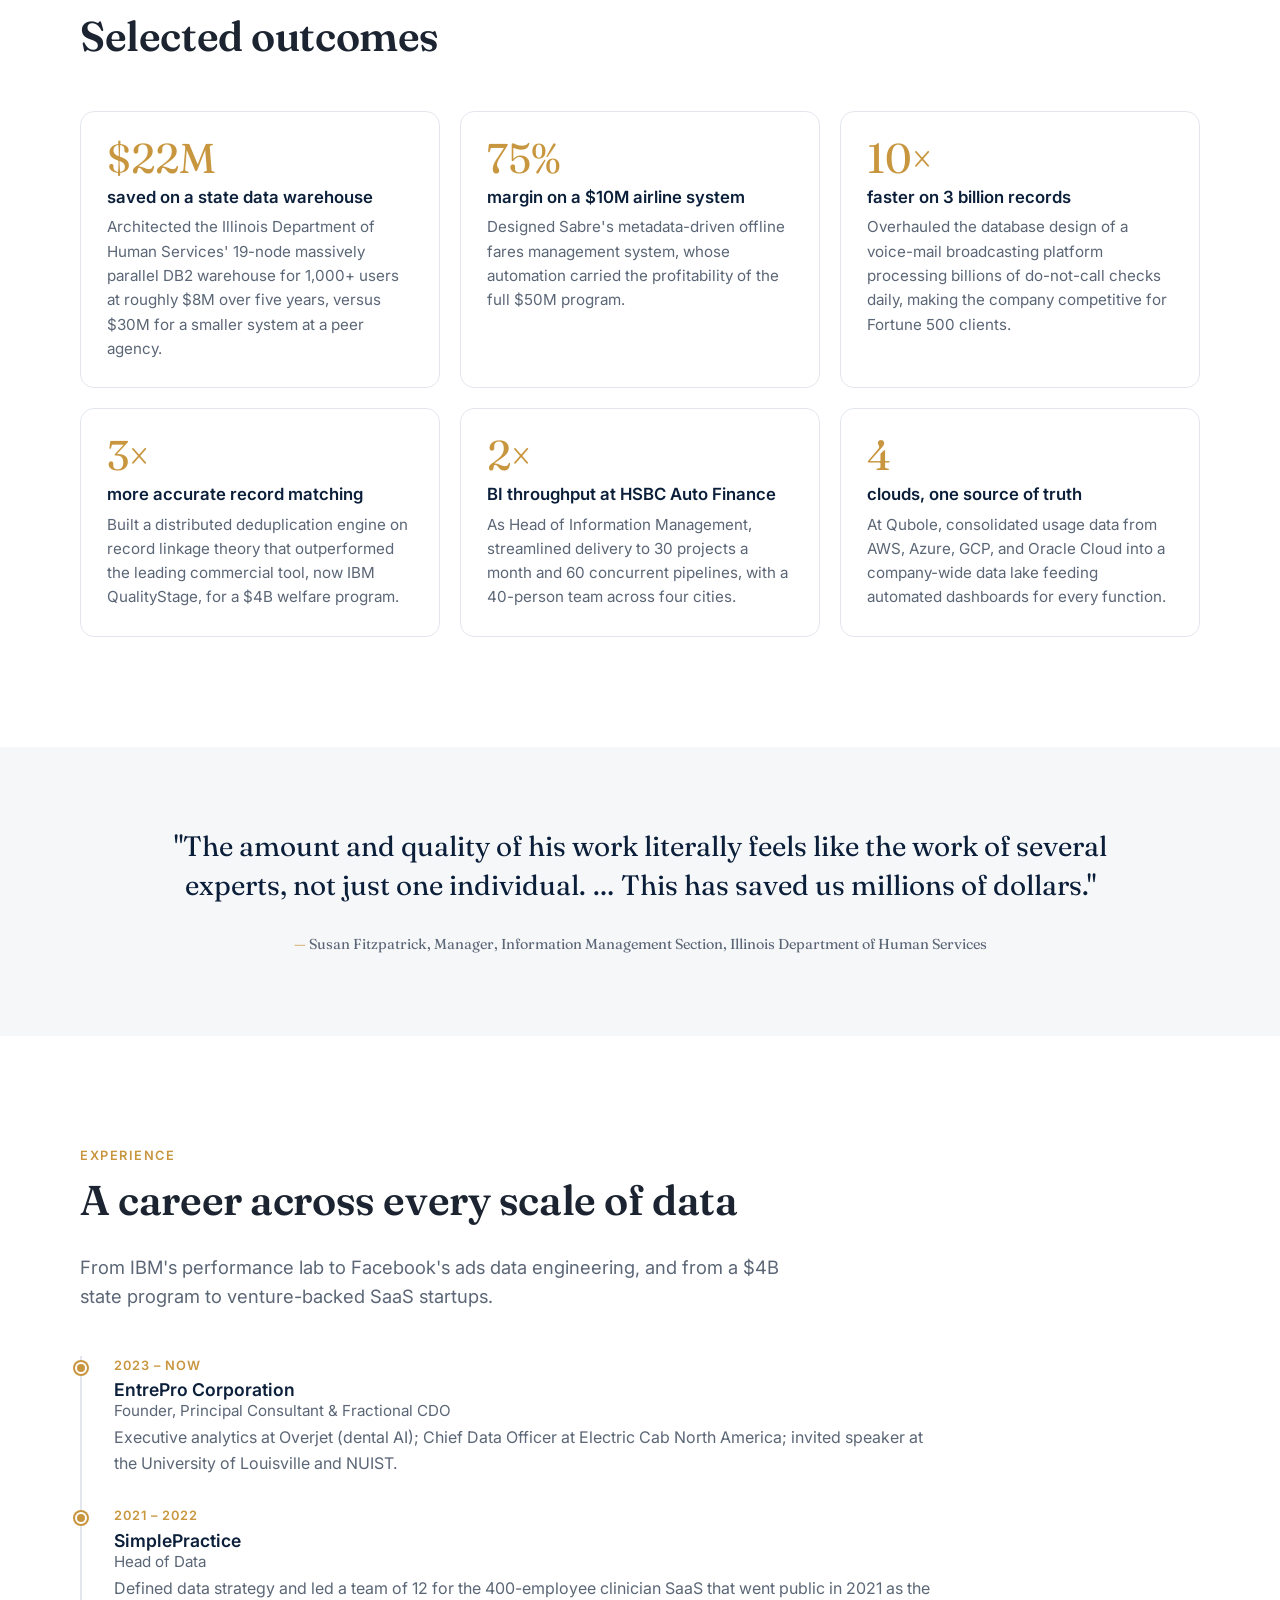
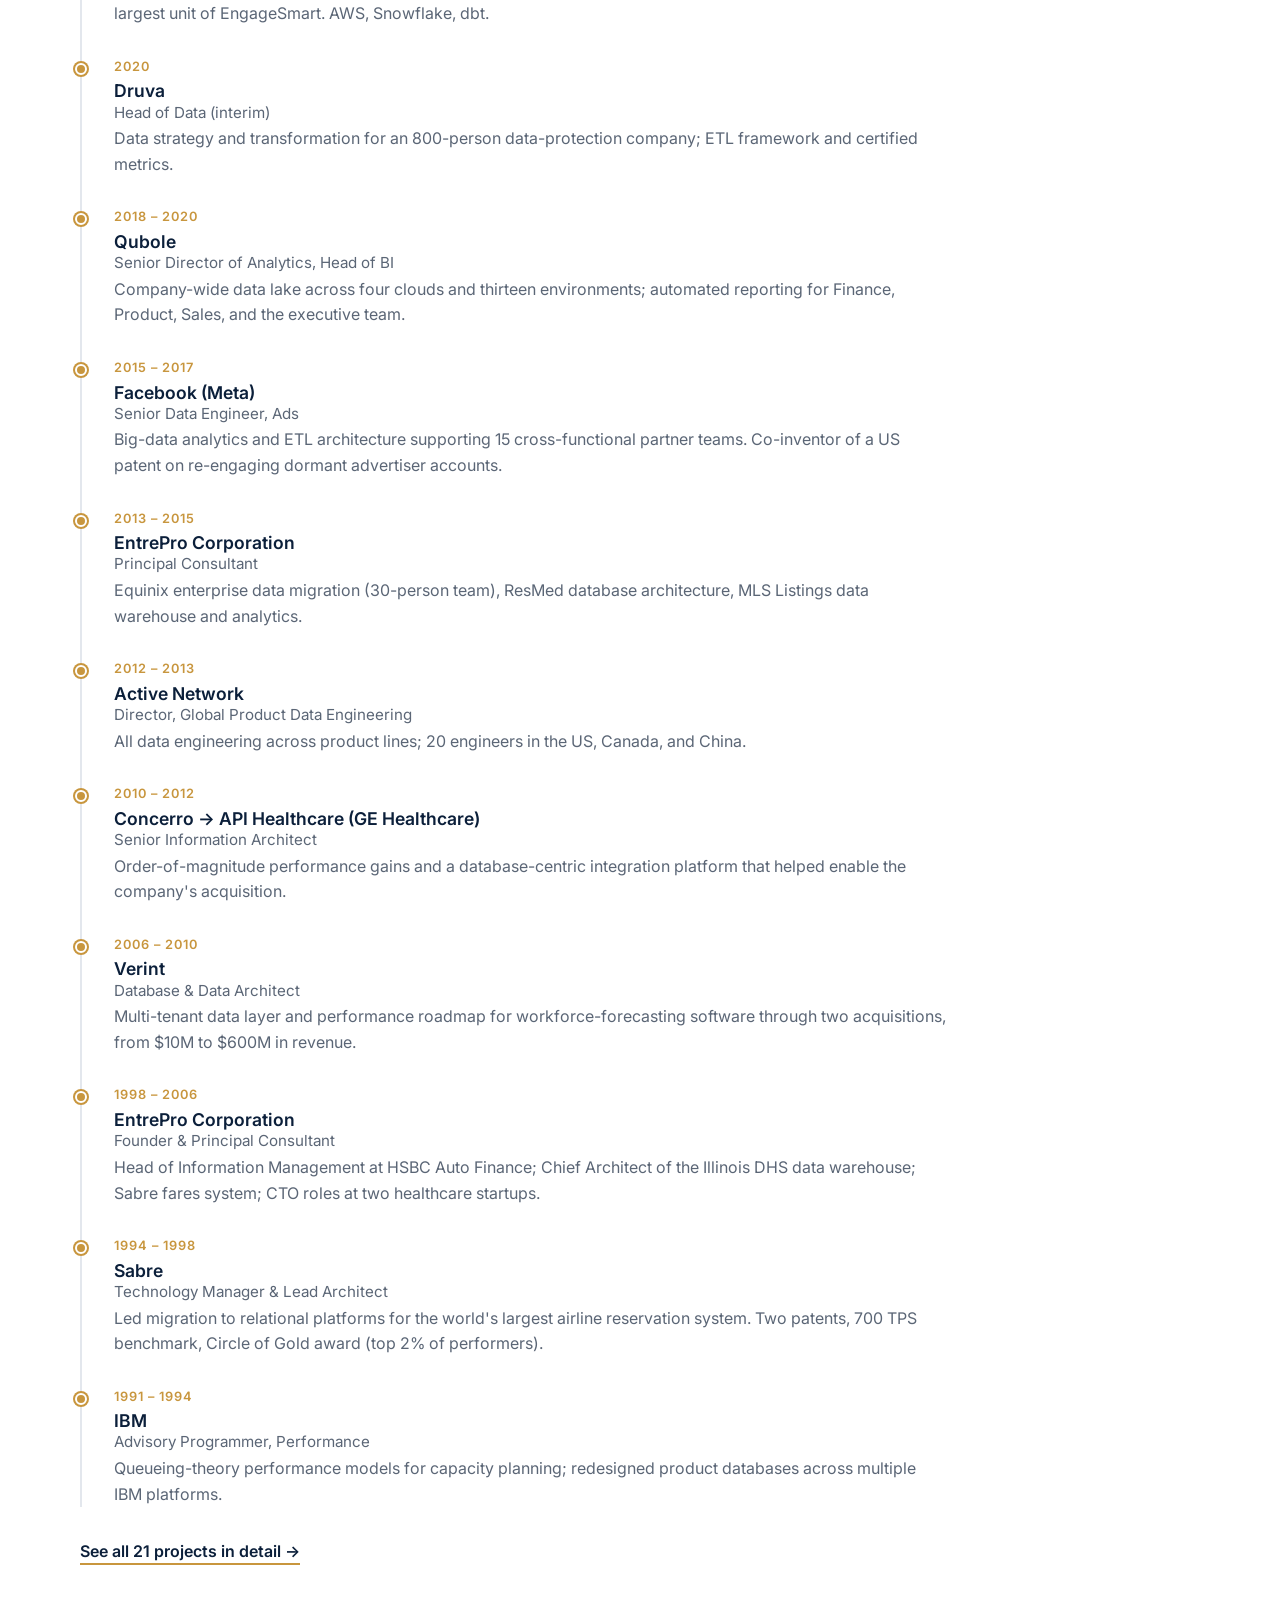
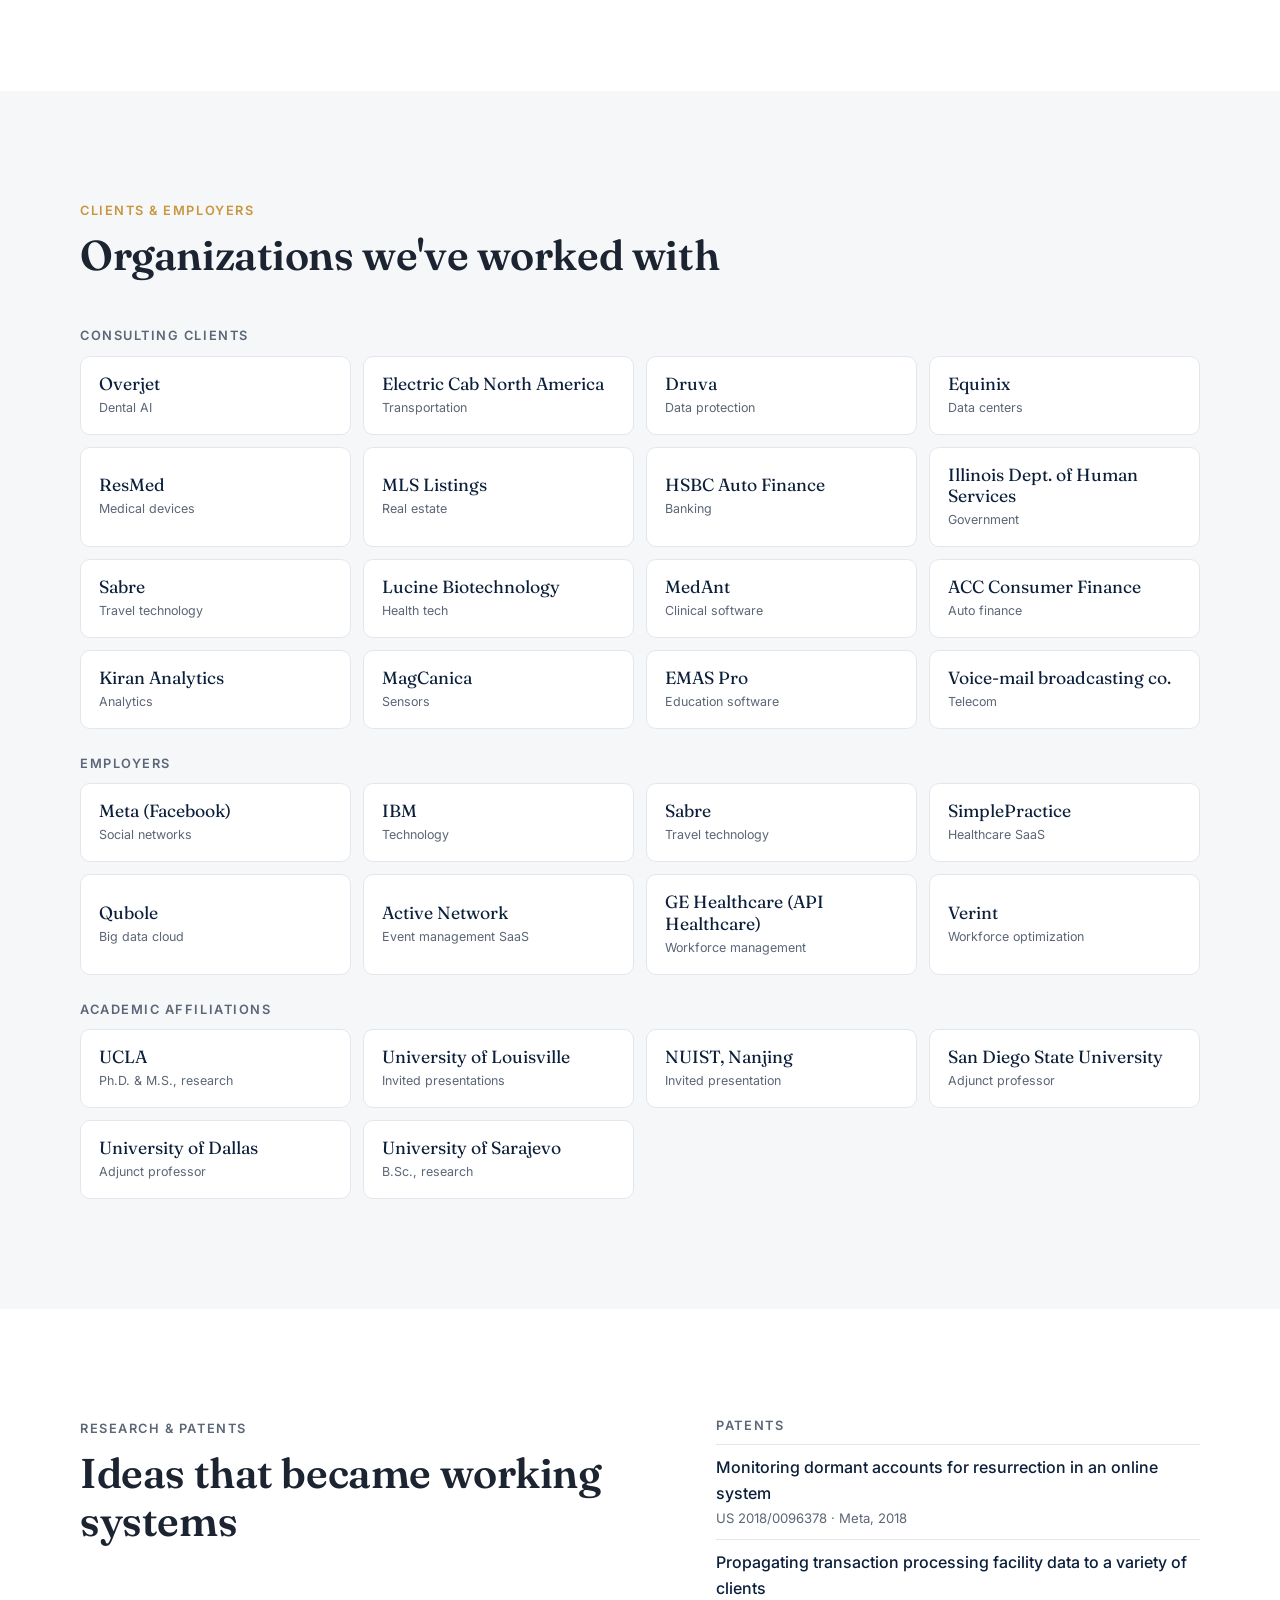
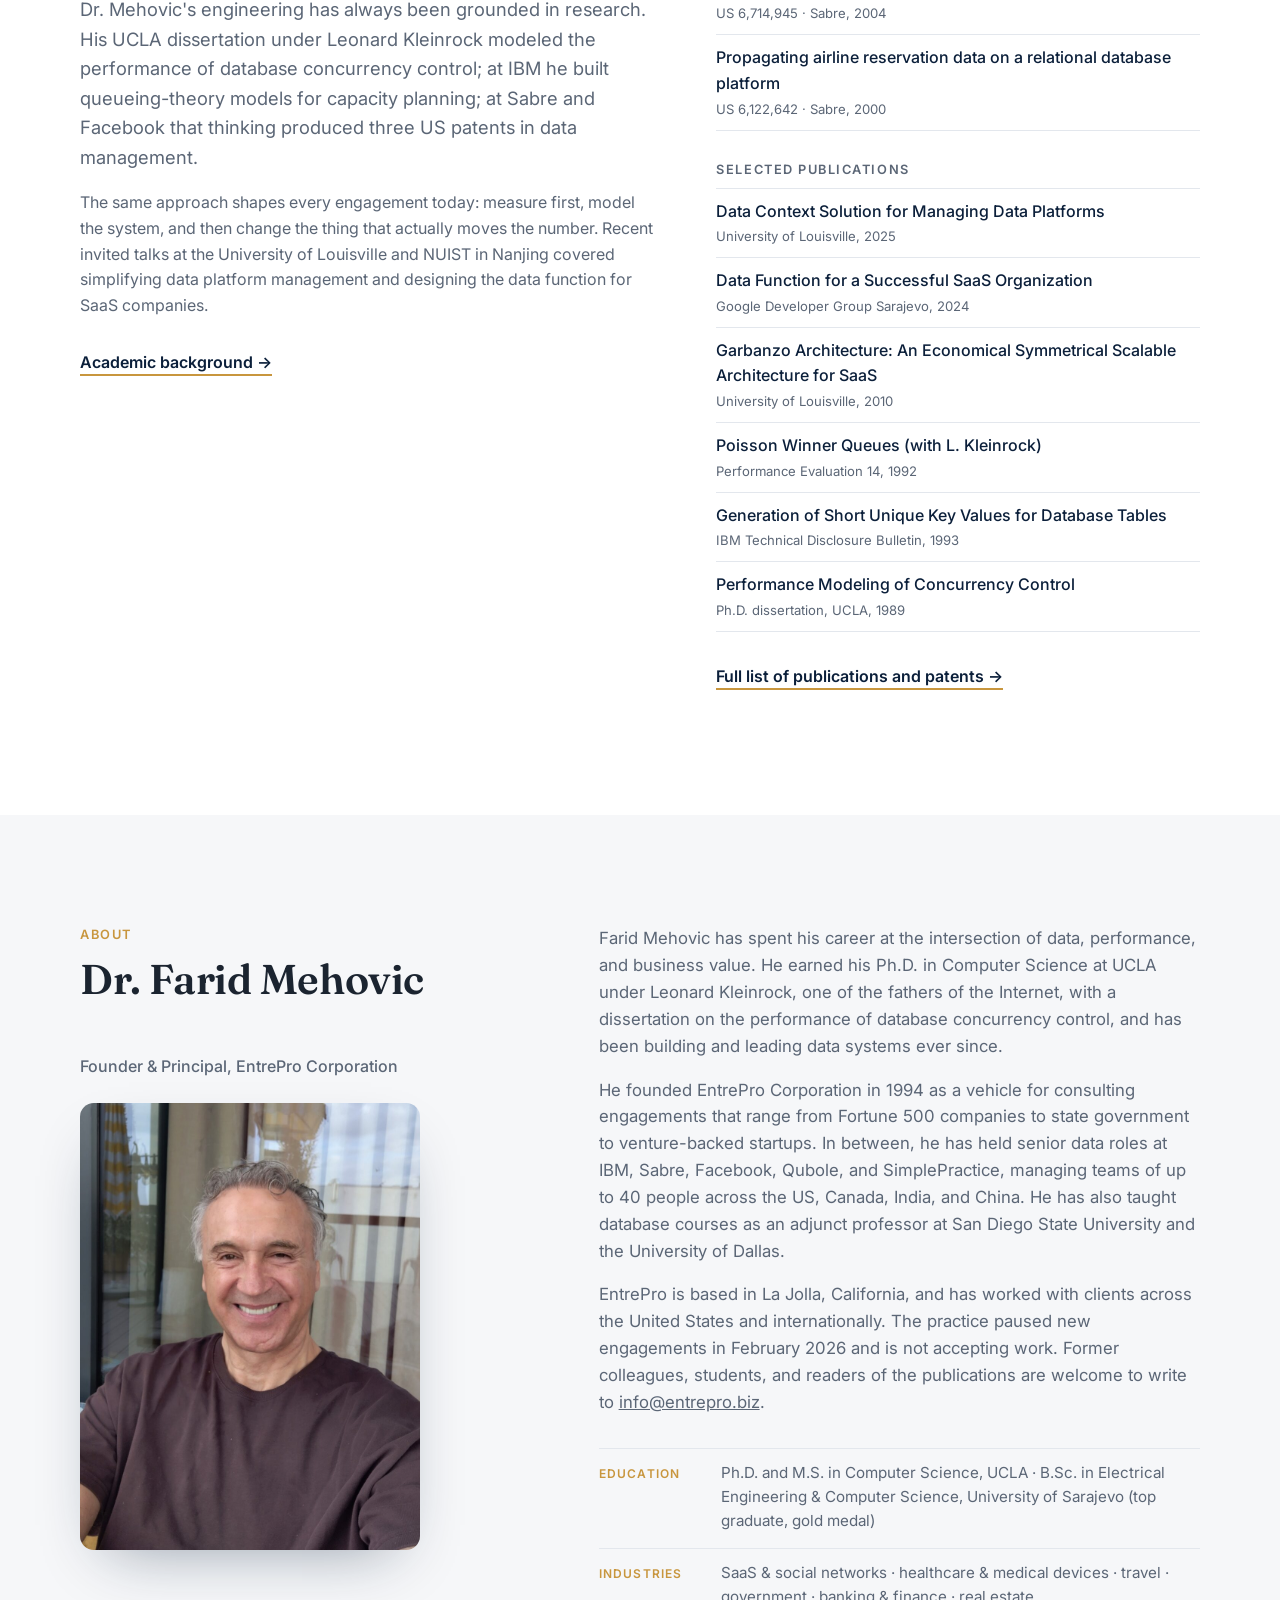
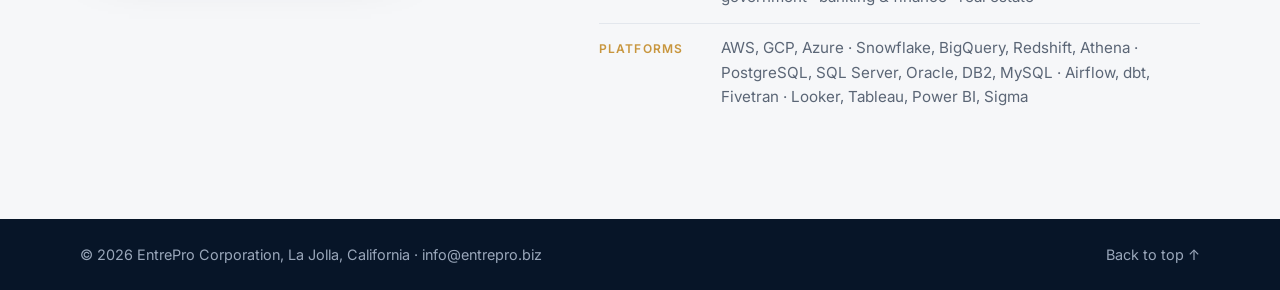
==== commit cac50203: "Add portrait, date the engagement pause to February 2026, add stay-in-touch line Place the founder's" ====
--- a/index.html
+++ b/index.html
@@ -398,11 +398,12 @@
           <p class="eyebrow">About</p>
           <h2>Dr. Farid Mehovic</h2>
           <p class="about-title">Founder &amp; Principal, EntrePro Corporation</p>
+          <img class="about-photo" src="assets/photos/farid-mehovic.jpg" alt="Portrait of Dr. Farid Mehovic" width="900" height="1182" loading="lazy">
         </div>
         <div class="about-copy">
           <p>Farid Mehovic has spent his career at the intersection of data, performance, and business value. He earned his Ph.D. in Computer Science at UCLA under Leonard Kleinrock, one of the fathers of the Internet, with a dissertation on the performance of database concurrency control, and has been building and leading data systems ever since.</p>
           <p>He founded EntrePro Corporation in 1994 as a vehicle for consulting engagements that range from Fortune 500 companies to state government to venture-backed startups. In between, he has held senior data roles at IBM, Sabre, Facebook, Qubole, and SimplePractice, managing teams of up to 40 people across the US, Canada, India, and China. He has also taught database courses as an adjunct professor at San Diego State University and the University of Dallas.</p>
-          <p>EntrePro is based in La Jolla, California, working with clients across the United States and internationally.</p>
+          <p>EntrePro is based in La Jolla, California, and has worked with clients across the United States and internationally. The practice paused new engagements in February 2026 and is not accepting work. Former colleagues, students, and readers of the publications are welcome to write to <a href="mailto:info@entrepro.biz">info@entrepro.biz</a>.</p>
           <dl class="facts">
             <div><dt>Education</dt><dd>Ph.D. and M.S. in Computer Science, UCLA · B.Sc. in Electrical Engineering &amp; Computer Science, University of Sarajevo (top graduate, gold medal)</dd></div>
             <div><dt>Industries</dt><dd>SaaS &amp; social networks · healthcare &amp; medical devices · travel · government · banking &amp; finance · real estate</dd></div>
--- a/styles.css
+++ b/styles.css
@@ -216,6 +216,7 @@
 
 /* About */
 .about-title { color: var(--muted); font-weight: 500; }
+.about-photo { display: block; width: 100%; max-width: 340px; height: auto; margin-top: 24px; border-radius: var(--radius); box-shadow: 0 24px 60px -28px rgba(11,31,58,.45); }
 .facts { margin: 2em 0 0; display: grid; gap: 14px; }
 .facts div { display: grid; grid-template-columns: 110px 1fr; gap: 12px; padding-top: 12px; border-top: 1px solid var(--line); }
 .facts dt { font-size: .75rem; letter-spacing: .1em; text-transform: uppercase; color: var(--gold); font-weight: 600; padding-top: 3px; }
